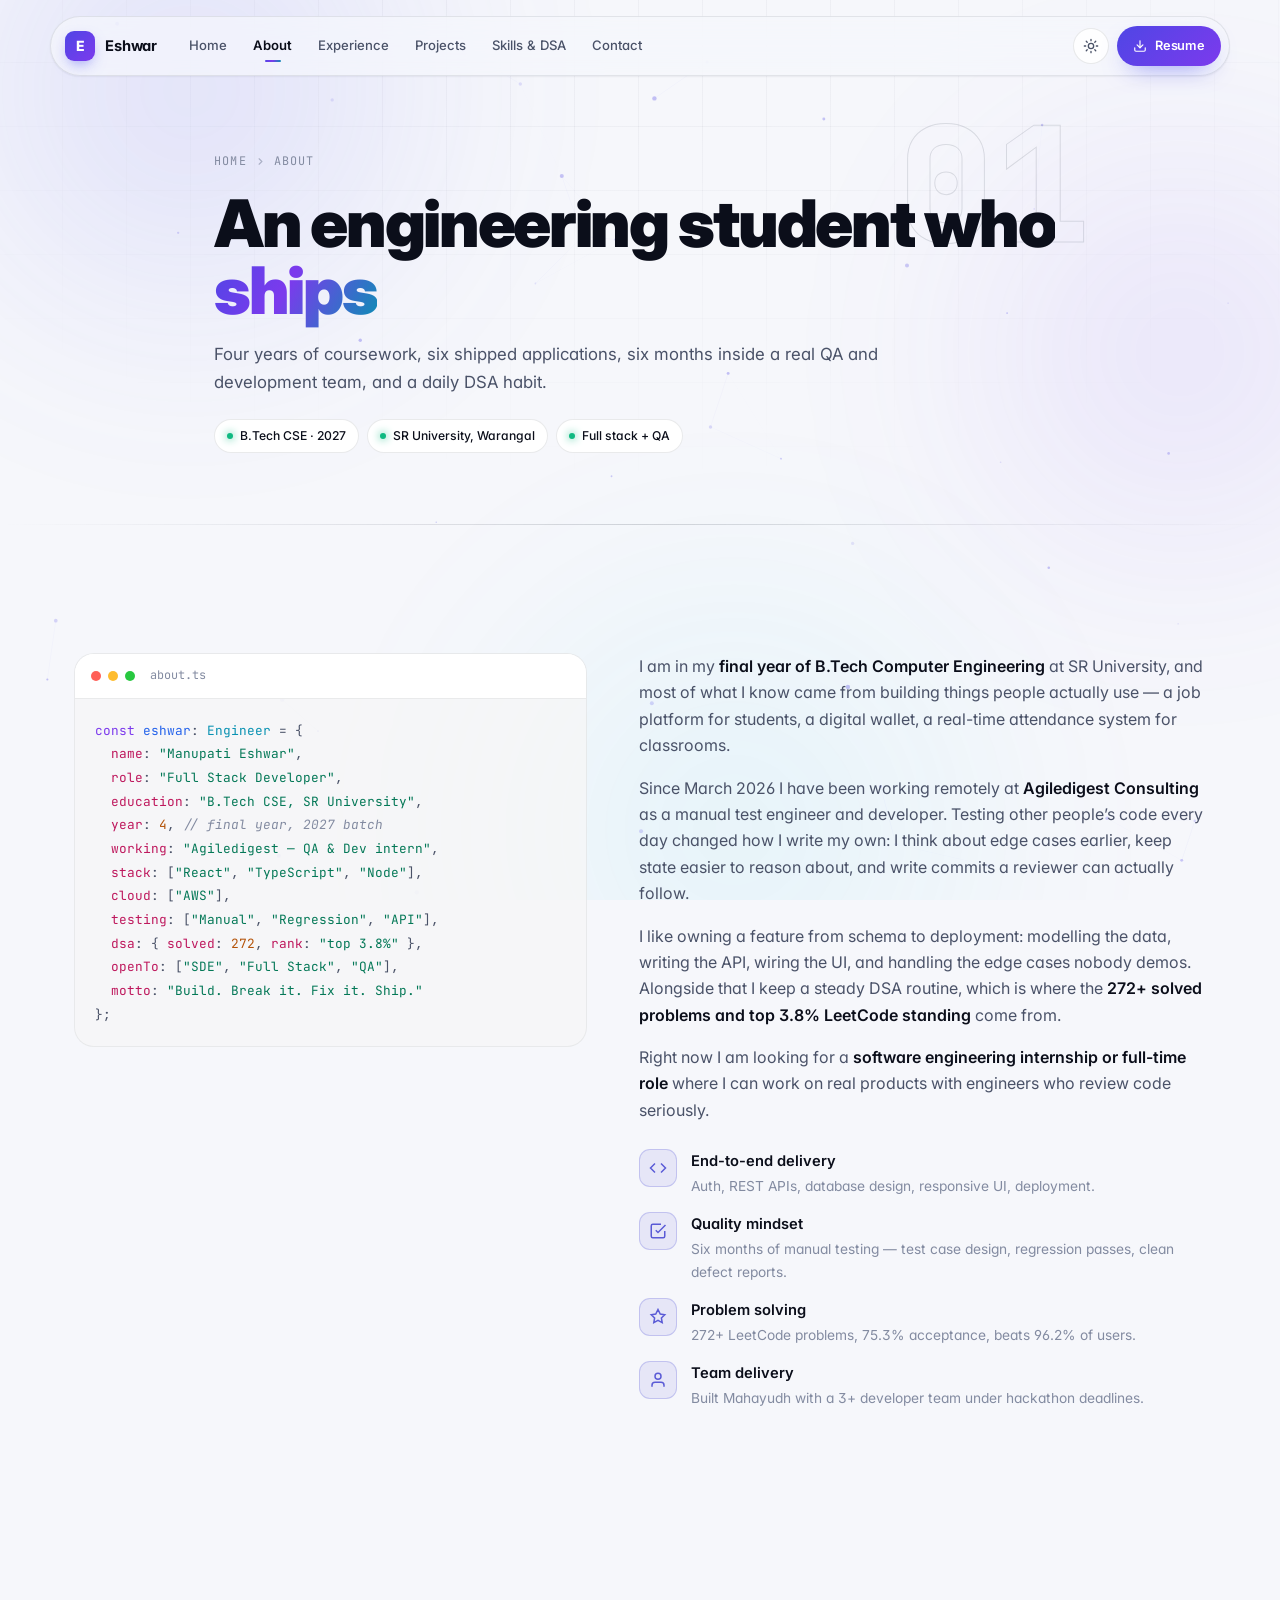
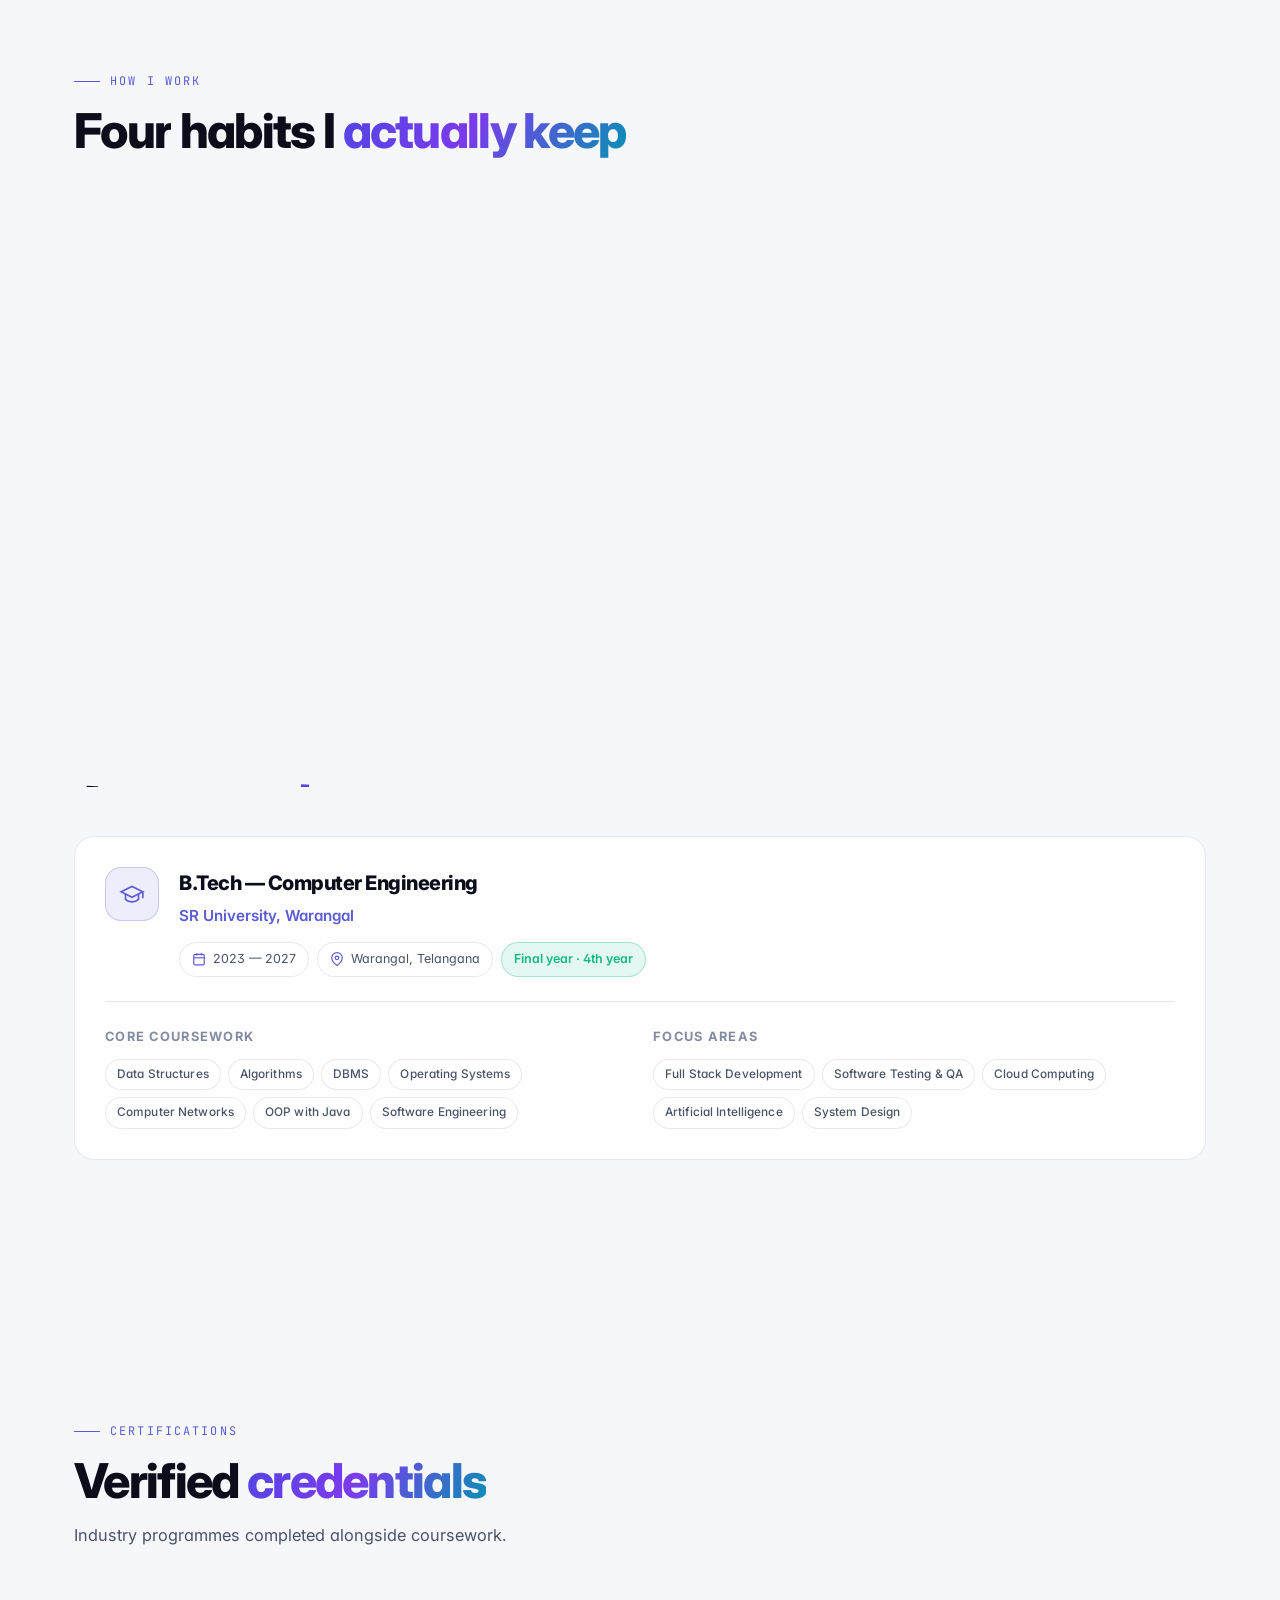
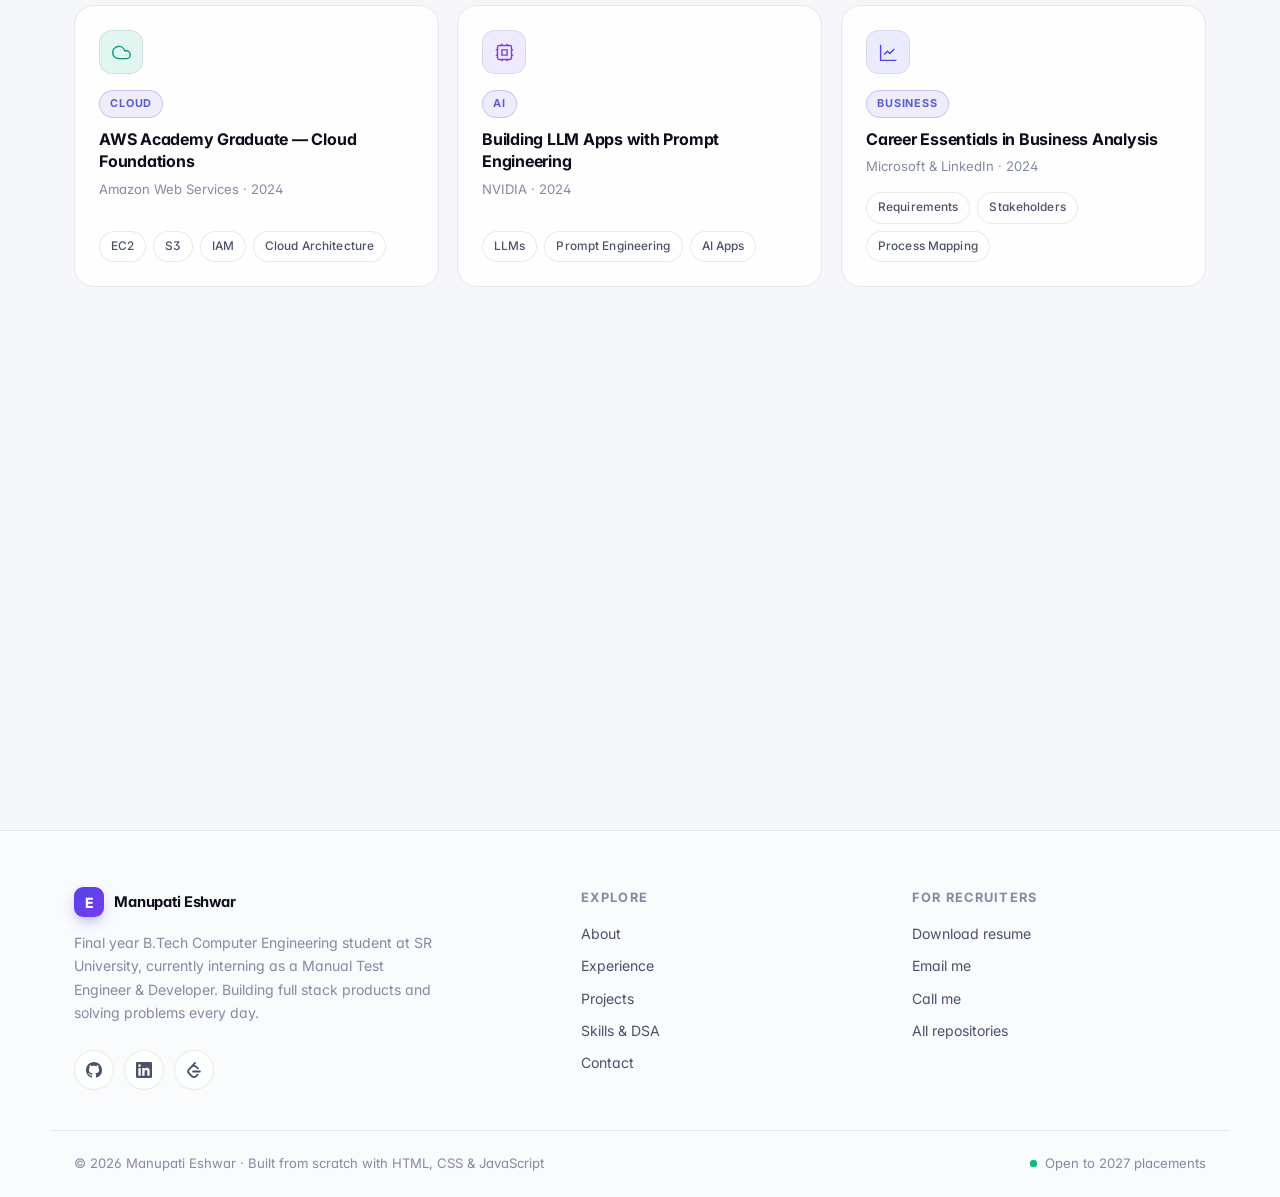
==== about.html @ fcb91ad4 "feat: split portfolio into six pages, add Agiledigest internship Restructure the single-page site in" ====
<!DOCTYPE html>
<html lang="en" data-theme="dark">
<head>
  <meta charset="UTF-8" />
  <meta name="viewport" content="width=device-width, initial-scale=1.0" />
  <title>About — Manupati Eshwar | Final year B.Tech CSE, SR University</title>

  <meta name="description" content="About Manupati Eshwar: final year B.Tech Computer Engineering student at SR University, QA and development intern at Agiledigest Consulting, with education, coursework and five industry certifications." />
  <meta name="keywords" content="Manupati Eshwar, Full Stack Developer, Manual Testing, QA Engineer, MERN Stack, React, Node.js, TypeScript, AWS, DSA, SR University, 2027 batch, placement, SDE fresher" />
  <meta name="author" content="Manupati Eshwar" />
  <meta name="robots" content="index, follow" />
  <meta name="theme-color" content="#07080D" />

  <meta property="og:type" content="website" />
  <meta property="og:title" content="About — Manupati Eshwar | Final year B.Tech CSE, SR University" />
  <meta property="og:description" content="About Manupati Eshwar: final year B.Tech Computer Engineering student at SR University, QA and development intern at Agiledigest Consulting, with education, coursework and five industry certifications." />
  <meta property="og:url" content="https://github.com/Eshwarmanupati" />
  <meta name="twitter:card" content="summary_large_image" />

  <link rel="icon" href="data:image/svg+xml,<svg xmlns='http://www.w3.org/2000/svg' viewBox='0 0 100 100'><rect width='100' height='100' rx='24' fill='%236366F1'/><text x='50' y='71' text-anchor='middle' font-family='Inter,sans-serif' font-weight='800' font-size='58' fill='white'>E</text></svg>" />

  <link rel="preconnect" href="https://fonts.googleapis.com" />
  <link rel="preconnect" href="https://fonts.gstatic.com" crossorigin />
  <link rel="stylesheet" href="style.css" />

</head>
<body>

  <!-- PAGE TRANSITION CURTAIN (retracts on load, closes before navigating away) -->
  <div class="page-fx in" id="page-fx" aria-hidden="true"><i></i><i></i><i></i><i></i><i></i></div>

  <!-- LOADER -->
  <div id="loader" aria-hidden="true">
    <div class="loader-inner">
      <div class="loader-mark">ME</div>
      <div class="loader-bar"><span></span></div>
      <div class="loader-caption">Manupati Eshwar</div>
    </div>
  </div>

  <!-- AMBIENT BACKGROUND -->
  <div class="bg-layer" aria-hidden="true">
    <div class="bg-grid"></div>
    <div class="aurora aurora-1"></div>
    <div class="aurora aurora-2"></div>
    <div class="aurora aurora-3"></div>
  </div>
  <canvas id="particles" aria-hidden="true"></canvas>

  <!-- CURSOR -->
  <div class="cursor-ring" aria-hidden="true"></div>
  <div class="cursor-dot" aria-hidden="true"></div>

  <!-- SCROLL PROGRESS -->
  <div class="scroll-progress" aria-hidden="true"><span id="scroll-bar"></span></div>

  <a href="#main" class="skip-link">Skip to content</a>

  <!-- NAV -->
  <header class="nav-wrap">
    <nav class="navbar" id="navbar" aria-label="Main navigation">
      <a href="index.html" class="nav-logo" aria-label="Home">
        <span class="nav-logo-mark">E</span>
        <span class="nav-logo-text">Eshwar</span>
      </a>

      <div class="nav-links" id="nav-links">
        <a href="index.html">Home</a>
        <a href="about.html">About</a>
        <a href="experience.html">Experience</a>
        <a href="projects.html">Projects</a>
        <a href="skills.html">Skills &amp; DSA</a>
        <a href="contact.html">Contact</a>
      </div>

      <div class="nav-actions">
        <button class="theme-toggle" id="theme-toggle" aria-label="Toggle colour theme" title="Toggle theme">
          <svg class="icon-sun" width="16" height="16" viewBox="0 0 24 24" fill="none" stroke="currentColor" stroke-width="2" stroke-linecap="round"><circle cx="12" cy="12" r="4"/><path d="M12 2v2M12 20v2M4.9 4.9l1.4 1.4M17.7 17.7l1.4 1.4M2 12h2M20 12h2M6.3 17.7l-1.4 1.4M19.1 4.9l-1.4 1.4"/></svg>
          <svg class="icon-moon" width="16" height="16" viewBox="0 0 24 24" fill="none" stroke="currentColor" stroke-width="2" stroke-linecap="round" stroke-linejoin="round"><path d="M21 12.8A9 9 0 1 1 11.2 3a7 7 0 0 0 9.8 9.8z"/></svg>
        </button>
        <a href="https://drive.google.com/file/d/1tPx4ozkyeKu4W2-kRQ9kXljloqCj1vB-/view?usp=sharing" class="btn btn-sm btn-primary magnetic nav-resume" target="_blank" rel="noopener noreferrer">
          <svg width="14" height="14" viewBox="0 0 24 24" fill="none" stroke="currentColor" stroke-width="2" stroke-linecap="round" stroke-linejoin="round"><path d="M21 15v4a2 2 0 0 1-2 2H5a2 2 0 0 1-2-2v-4"/><polyline points="7 10 12 15 17 10"/><line x1="12" y1="15" x2="12" y2="3"/></svg>
          Resume
        </a>
        <button class="nav-toggle" id="nav-toggle" aria-label="Open menu" aria-expanded="false">
          <span></span><span></span><span></span>
        </button>
      </div>
    </nav>
  </header>

  <main id="main">
  <!-- PAGE HERO -->
  <section class="page-hero">
    <div class="shell page-hero-inner">
      <span class="page-hero-index" data-parallax="0.08" aria-hidden="true">01</span>
      <nav class="crumbs" data-anim="fade-up" aria-label="Breadcrumb">
        <a href="index.html">Home</a>
        <svg viewBox="0 0 24 24" fill="none" stroke="currentColor" stroke-width="2.5" stroke-linecap="round"><path d="M9 6l6 6-6 6"/></svg>
        <span>About</span>
      </nav>
      <h1 data-anim="words" data-delay="60">An engineering student who <span class="grad">ships</span></h1>
      <p class="page-hero-sub" data-anim="fade-up" data-delay="200">
        Four years of coursework, six shipped applications, six months inside a real QA and development team,
        and a daily DSA habit.
      </p>
      <div class="page-hero-tags" data-anim="fade-up" data-delay="280">
        <span class="chip"><i class="chip-dot"></i>B.Tech CSE &middot; 2027</span>
        <span class="chip"><i class="chip-dot"></i>SR University, Warangal</span>
        <span class="chip"><i class="chip-dot"></i>Full stack + QA</span>
      </div>
    </div>
  </section>

  <!-- STORY -->
  <section class="section" id="story">
    <div class="shell">
      <div class="about-grid">
        <div class="about-code card sheen" data-anim="fade-right">
          <div class="code-bar"><i></i><i></i><i></i><span>about.ts</span></div>
          <pre><code><span class="c-key">const</span> <span class="c-var">eshwar</span>: <span class="c-type">Engineer</span> = {
  <span class="c-prop">name</span>: <span class="c-str">"Manupati Eshwar"</span>,
  <span class="c-prop">role</span>: <span class="c-str">"Full Stack Developer"</span>,
  <span class="c-prop">education</span>: <span class="c-str">"B.Tech CSE, SR University"</span>,
  <span class="c-prop">year</span>: <span class="c-num">4</span>, <span class="c-cmt">// final year, 2027 batch</span>
  <span class="c-prop">working</span>: <span class="c-str">"Agiledigest — QA &amp; Dev intern"</span>,
  <span class="c-prop">stack</span>: [<span class="c-str">"React"</span>, <span class="c-str">"TypeScript"</span>, <span class="c-str">"Node"</span>],
  <span class="c-prop">cloud</span>: [<span class="c-str">"AWS"</span>],
  <span class="c-prop">testing</span>: [<span class="c-str">"Manual"</span>, <span class="c-str">"Regression"</span>, <span class="c-str">"API"</span>],
  <span class="c-prop">dsa</span>: { <span class="c-prop">solved</span>: <span class="c-num">272</span>, <span class="c-prop">rank</span>: <span class="c-str">"top 3.8%"</span> },
  <span class="c-prop">openTo</span>: [<span class="c-str">"SDE"</span>, <span class="c-str">"Full Stack"</span>, <span class="c-str">"QA"</span>],
  <span class="c-prop">motto</span>: <span class="c-str">"Build. Break it. Fix it. Ship."</span>
};</code></pre>
        </div>

        <div class="about-copy" data-anim="fade-left" data-delay="80">
          <p>
            I am in my <strong>final year of B.Tech Computer Engineering</strong> at SR University, and most of
            what I know came from building things people actually use &mdash; a job platform for students, a
            digital wallet, a real-time attendance system for classrooms.
          </p>
          <p>
            Since March 2026 I have been working remotely at <strong>Agiledigest Consulting</strong> as a
            manual test engineer and developer. Testing other people&rsquo;s code every day changed how I write
            my own: I think about edge cases earlier, keep state easier to reason about, and write commits a
            reviewer can actually follow.
          </p>
          <p>
            I like owning a feature from schema to deployment: modelling the data, writing the API, wiring the
            UI, and handling the edge cases nobody demos. Alongside that I keep a steady DSA routine, which is
            where the <strong>272+ solved problems and top 3.8% LeetCode standing</strong> come from.
          </p>
          <p>
            Right now I am looking for a <strong>software engineering internship or full-time role</strong>
            where I can work on real products with engineers who review code seriously.
          </p>

          <ul class="about-points" data-stagger="90">
            <li data-anim="fade-up">
              <span class="about-point-icon">
                <svg viewBox="0 0 24 24" fill="none" stroke="currentColor" stroke-width="2"><polyline points="16 18 22 12 16 6"/><polyline points="8 6 2 12 8 18"/></svg>
              </span>
              <div><strong>End-to-end delivery</strong><p>Auth, REST APIs, database design, responsive UI, deployment.</p></div>
            </li>
            <li data-anim="fade-up">
              <span class="about-point-icon">
                <svg viewBox="0 0 24 24" fill="none" stroke="currentColor" stroke-width="2"><path d="M9 11l3 3L22 4"/><path d="M21 12v7a2 2 0 0 1-2 2H5a2 2 0 0 1-2-2V5a2 2 0 0 1 2-2h11"/></svg>
              </span>
              <div><strong>Quality mindset</strong><p>Six months of manual testing &mdash; test case design, regression passes, clean defect reports.</p></div>
            </li>
            <li data-anim="fade-up">
              <span class="about-point-icon">
                <svg viewBox="0 0 24 24" fill="none" stroke="currentColor" stroke-width="2"><path d="M12 2l3 6 6 .9-4.5 4.3 1.1 6.3L12 16.5 6.4 19.5l1.1-6.3L3 8.9 9 8z"/></svg>
              </span>
              <div><strong>Problem solving</strong><p>272+ LeetCode problems, 75.3% acceptance, beats 96.2% of users.</p></div>
            </li>
            <li data-anim="fade-up">
              <span class="about-point-icon">
                <svg viewBox="0 0 24 24" fill="none" stroke="currentColor" stroke-width="2"><path d="M20 21v-2a4 4 0 0 0-4-4H8a4 4 0 0 0-4 4v2"/><circle cx="12" cy="7" r="4"/></svg>
              </span>
              <div><strong>Team delivery</strong><p>Built Mahayudh with a 3+ developer team under hackathon deadlines.</p></div>
            </li>
          </ul>
        </div>
      </div>
    </div>
  </section>

  <!-- HOW I WORK -->
  <section class="section" id="how">
    <div class="shell">
      <header class="section-head">
        <span class="section-kicker" data-anim="fade-up">How I work</span>
        <h2 class="section-title" data-anim="words" data-delay="60">Four habits I <span class="grad">actually keep</span></h2>
      </header>

      <div class="teaser-grid" data-stagger="80">
        <article class="card teaser tilt" data-anim="flip-up">
          <span class="teaser-num">01</span>
          <h3>Ship, then refine</h3>
          <p>Get a working slice in front of someone early, then improve it with feedback instead of guessing.</p>
        </article>
        <article class="card teaser tilt" data-anim="flip-up">
          <span class="teaser-num">02</span>
          <h3>Test before I demo</h3>
          <p>Habit from the internship: walk the unhappy paths first, so the demo never dies on an empty state.</p>
        </article>
        <article class="card teaser tilt" data-anim="flip-up">
          <span class="teaser-num">03</span>
          <h3>One problem a day</h3>
          <p>A DSA problem most days keeps the fundamentals sharp without it becoming a separate project.</p>
        </article>
        <article class="card teaser tilt" data-anim="flip-up">
          <span class="teaser-num">04</span>
          <h3>Write it down</h3>
          <p>READMEs, defect reports, commit messages &mdash; if the next person cannot follow it, it is not done.</p>
        </article>
      </div>
    </div>
  </section>

  <!-- EDUCATION -->
  <section class="section" id="education">
    <div class="shell">
      <header class="section-head">
        <span class="section-kicker" data-anim="fade-up">Education</span>
        <h2 class="section-title" data-anim="words" data-delay="60">Academic <span class="grad">background</span></h2>
      </header>

      <div class="card edu" data-anim="rise">
        <div class="edu-main">
          <div class="edu-icon"><svg viewBox="0 0 24 24" fill="none" stroke="currentColor" stroke-width="1.5"><path d="M22 10v6M2 10l10-5 10 5-10 5z"/><path d="M6 12v5c3 3 9 3 12 0v-5"/></svg></div>
          <div>
            <h3>B.Tech &mdash; Computer Engineering</h3>
            <p class="edu-college">SR University, Warangal</p>
            <div class="edu-meta">
              <span><svg viewBox="0 0 24 24" fill="none" stroke="currentColor" stroke-width="2"><rect x="3" y="4" width="18" height="18" rx="2"/><line x1="16" y1="2" x2="16" y2="6"/><line x1="8" y1="2" x2="8" y2="6"/><line x1="3" y1="10" x2="21" y2="10"/></svg>2023 &mdash; 2027</span>
              <span><svg viewBox="0 0 24 24" fill="none" stroke="currentColor" stroke-width="2"><path d="M21 10c0 7-9 13-9 13s-9-6-9-13a9 9 0 0 1 18 0z"/><circle cx="12" cy="10" r="3"/></svg>Warangal, Telangana</span>
              <span class="edu-pill">Final year &middot; 4th year</span>
              <!-- Add your CGPA here when you want it public:
              <span class="edu-pill">CGPA 8.5 / 10</span> -->
            </div>
          </div>
        </div>

        <div class="edu-cols">
          <div>
            <h4>Core coursework</h4>
            <div class="tag-row"><span>Data Structures</span><span>Algorithms</span><span>DBMS</span><span>Operating Systems</span><span>Computer Networks</span><span>OOP with Java</span><span>Software Engineering</span></div>
          </div>
          <div>
            <h4>Focus areas</h4>
            <div class="tag-row"><span>Full Stack Development</span><span>Software Testing &amp; QA</span><span>Cloud Computing</span><span>Artificial Intelligence</span><span>System Design</span></div>
          </div>
        </div>
      </div>
    </div>
  </section>

  <!-- CERTIFICATIONS -->
  <section class="section" id="certifications">
    <div class="shell">
      <header class="section-head">
        <span class="section-kicker" data-anim="fade-up">Certifications</span>
        <h2 class="section-title" data-anim="words" data-delay="60">Verified <span class="grad">credentials</span></h2>
        <p class="section-sub" data-anim="fade-up" data-delay="120">Industry programmes completed alongside coursework.</p>
      </header>

      <div class="certs-grid" data-stagger="70">
        <article class="card cert tilt" data-anim="fade-up">
          <div class="cert-icon i-emerald"><svg viewBox="0 0 24 24" fill="none" stroke="currentColor" stroke-width="1.6"><path d="M17.5 19H9a7 7 0 1 1 6.71-9h1.79a4.5 4.5 0 1 1 0 9Z"/></svg></div>
          <span class="cert-tag">Cloud</span>
          <h3>AWS Academy Graduate &mdash; Cloud Foundations</h3>
          <p class="cert-org">Amazon Web Services &middot; 2024</p>
          <div class="tag-row"><span>EC2</span><span>S3</span><span>IAM</span><span>Cloud Architecture</span></div>
        </article>

        <article class="card cert tilt" data-anim="fade-up">
          <div class="cert-icon i-violet"><svg viewBox="0 0 24 24" fill="none" stroke="currentColor" stroke-width="1.6"><rect x="4" y="4" width="16" height="16" rx="2"/><path d="M9 9h6v6H9z"/><path d="M15 2v2M9 2v2M15 20v2M9 20v2M2 15h2M2 9h2M20 15h2M20 9h2"/></svg></div>
          <span class="cert-tag">AI</span>
          <h3>Building LLM Apps with Prompt Engineering</h3>
          <p class="cert-org">NVIDIA &middot; 2024</p>
          <div class="tag-row"><span>LLMs</span><span>Prompt Engineering</span><span>AI Apps</span></div>
        </article>

        <article class="card cert tilt" data-anim="fade-up">
          <div class="cert-icon i-indigo"><svg viewBox="0 0 24 24" fill="none" stroke="currentColor" stroke-width="1.6"><path d="M3 3v18h18"/><path d="M18.7 8l-5.1 5.2-2.8-2.7L7 14.3"/></svg></div>
          <span class="cert-tag">Business</span>
          <h3>Career Essentials in Business Analysis</h3>
          <p class="cert-org">Microsoft &amp; LinkedIn &middot; 2024</p>
          <div class="tag-row"><span>Requirements</span><span>Stakeholders</span><span>Process Mapping</span></div>
        </article>

        <article class="card cert tilt" data-anim="fade-up">
          <div class="cert-icon i-cyan"><svg viewBox="0 0 24 24" fill="none" stroke="currentColor" stroke-width="1.6"><path d="M3 3v18h18"/><rect x="7" y="13" width="3" height="5" rx="0.5"/><rect x="14" y="8" width="3" height="10" rx="0.5"/></svg></div>
          <span class="cert-tag">Data</span>
          <h3>GenAI Powered Data Analytics Simulation</h3>
          <p class="cert-org">Tata via Forage &middot; 2025</p>
          <div class="tag-row"><span>Data Analysis</span><span>GenAI</span><span>Reporting</span></div>
        </article>

        <article class="card cert tilt" data-anim="fade-up">
          <div class="cert-icon i-amber"><svg viewBox="0 0 24 24" fill="none" stroke="currentColor" stroke-width="1.6"><polyline points="16 18 22 12 16 6"/><polyline points="8 6 2 12 8 18"/><line x1="14" y1="4" x2="10" y2="20"/></svg></div>
          <span class="cert-tag">Full Stack</span>
          <h3>Java Full Stack Development Internship</h3>
          <p class="cert-org">Industry training &middot; 2024</p>
          <div class="tag-row"><span>Java</span><span>Spring Boot</span><span>Hibernate</span><span>MySQL</span></div>
        </article>

        <article class="card cert cert-cta" data-anim="fade-up">
          <h3>More on LinkedIn</h3>
          <p class="cert-org">Full credential list with issuer verification.</p>
          <a href="https://www.linkedin.com/in/manupati-eshwar-384b6b22a/" class="btn btn-sm btn-ghost magnetic" target="_blank" rel="noopener noreferrer">
            View profile
            <svg width="13" height="13" viewBox="0 0 24 24" fill="none" stroke="currentColor" stroke-width="2" stroke-linecap="round"><path d="M7 17 17 7M8 7h9v9"/></svg>
          </a>
        </article>
      </div>

      <div class="section-cta" data-anim="fade-up">
        <a href="experience.html" class="btn btn-primary magnetic">
          Next: Experience
          <svg width="15" height="15" viewBox="0 0 24 24" fill="none" stroke="currentColor" stroke-width="2" stroke-linecap="round"><path d="M5 12h14M13 6l6 6-6 6"/></svg>
        </a>
      </div>
    </div>
  </section>
  </main>

  <!-- FOOTER -->
  <footer class="footer">
    <div class="shell footer-inner">
      <div class="footer-brand">
        <a href="index.html" class="nav-logo">
          <span class="nav-logo-mark">E</span>
          <span class="nav-logo-text">Manupati Eshwar</span>
        </a>
        <p>Final year B.Tech Computer Engineering student at SR University, currently interning as a Manual Test Engineer &amp; Developer. Building full stack products and solving problems every day.</p>
        <div class="hero-social">
          <a href="https://github.com/Eshwarmanupati" class="icon-btn" aria-label="GitHub" target="_blank" rel="noopener noreferrer"><svg width="16" height="16" viewBox="0 0 24 24" fill="currentColor"><path d="M12 0C5.37 0 0 5.37 0 12c0 5.31 3.435 9.795 8.205 11.385.6.105.825-.255.825-.57 0-.285-.015-1.23-.015-2.235-3.015.555-3.795-.735-4.035-1.41-.135-.345-.72-1.41-1.23-1.695-.42-.225-1.02-.78-.015-.795.945-.015 1.62.87 1.845 1.23 1.08 1.815 2.805 1.305 3.495.99.105-.78.42-1.305.765-1.605-2.67-.3-5.46-1.335-5.46-5.925 0-1.305.465-2.385 1.23-3.225-.12-.3-.54-1.53.12-3.18 0 0 1.005-.315 3.3 1.23.96-.27 1.98-.405 3-.405s2.04.135 3 .405c2.295-1.56 3.3-1.23 3.3-1.23.66 1.65.24 2.88.12 3.18.765.84 1.23 1.905 1.23 3.225 0 4.605-2.805 5.625-5.475 5.925.435.375.81 1.095.81 2.22 0 1.605-.015 2.895-.015 3.3 0 .315.225.69.825.57A12.02 12.02 0 0 0 24 12c0-6.63-5.37-12-12-12z"/></svg></a>
          <a href="https://www.linkedin.com/in/manupati-eshwar-384b6b22a/" class="icon-btn" aria-label="LinkedIn" target="_blank" rel="noopener noreferrer"><svg width="16" height="16" viewBox="0 0 24 24" fill="currentColor"><path d="M20.447 20.452h-3.554v-5.569c0-1.328-.027-3.037-1.852-3.037-1.853 0-2.136 1.445-2.136 2.939v5.667H9.351V9h3.414v1.561h.046c.477-.9 1.637-1.85 3.37-1.85 3.601 0 4.267 2.37 4.267 5.455v6.286zM5.337 7.433a2.062 2.062 0 0 1-2.063-2.065 2.064 2.064 0 1 1 2.063 2.065zm1.782 13.019H3.555V9h3.564v11.452zM22.225 0H1.771C.792 0 0 .774 0 1.729v20.542C0 23.227.792 24 1.771 24h20.451C23.2 24 24 23.227 24 22.271V1.729C24 .774 23.2 0 22.222 0h.003z"/></svg></a>
          <a href="https://leetcode.com/u/Eshwar20/" class="icon-btn" aria-label="LeetCode" target="_blank" rel="noopener noreferrer"><svg width="16" height="16" viewBox="0 0 24 24" fill="currentColor"><path d="M13.483 0a1.374 1.374 0 0 0-.961.438L7.116 6.226l-3.854 4.126a5.266 5.266 0 0 0-1.209 2.104 5.35 5.35 0 0 0-.125.513 5.527 5.527 0 0 0 .062 2.362 5.83 5.83 0 0 0 .349 1.017 5.938 5.938 0 0 0 1.271 1.818l4.277 4.193.039.038c2.248 2.165 5.852 2.133 8.063-.074l2.396-2.392c.54-.54.54-1.414.003-1.955a1.378 1.378 0 0 0-1.951-.003l-2.396 2.392a3.021 3.021 0 0 1-4.205.038l-.02-.019-4.276-4.193c-.652-.64-.972-1.469-.948-2.263a2.68 2.68 0 0 1 .066-.523 2.545 2.545 0 0 1 .619-1.164L9.13 8.114c1.058-1.134 3.204-1.27 4.43-.278l3.501 2.831c.593.48 1.461.387 1.94-.207a1.384 1.384 0 0 0-.207-1.943l-3.5-2.831c-.8-.647-1.766-1.045-2.774-1.202l2.015-2.158A1.384 1.384 0 0 0 13.483 0zm-2.866 12.815a1.38 1.38 0 0 0-1.38 1.382 1.38 1.38 0 0 0 1.38 1.382H20.79a1.38 1.38 0 0 0 1.38-1.382 1.38 1.38 0 0 0-1.38-1.382z"/></svg></a>
        </div>
      </div>
      <nav class="footer-col" aria-label="Footer navigation">
        <h4>Explore</h4>
        <a href="about.html">About</a><a href="experience.html">Experience</a><a href="projects.html">Projects</a><a href="skills.html">Skills &amp; DSA</a><a href="contact.html">Contact</a>
      </nav>
      <div class="footer-col">
        <h4>For recruiters</h4>
        <a href="https://drive.google.com/file/d/1tPx4ozkyeKu4W2-kRQ9kXljloqCj1vB-/view?usp=sharing" target="_blank" rel="noopener noreferrer">Download resume</a>
        <a href="mailto:eshwarmanupati@gmail.com">Email me</a>
        <a href="tel:+918074815165">Call me</a>
        <a href="https://github.com/Eshwarmanupati?tab=repositories" target="_blank" rel="noopener noreferrer">All repositories</a>
      </div>
    </div>
    <div class="shell footer-bottom">
      <p>&copy; <span id="year">2026</span> Manupati Eshwar &middot; Built from scratch with HTML, CSS &amp; JavaScript</p>
      <p class="footer-avail"><span class="pulse-dot"></span>Open to 2027 placements</p>
    </div>
  </footer>

  <button class="to-top" id="to-top" aria-label="Back to top">
    <svg class="ring-prog" viewBox="0 0 44 44" aria-hidden="true"><circle cx="22" cy="22" r="20"/></svg>
    <svg width="16" height="16" viewBox="0 0 24 24" fill="none" stroke="currentColor" stroke-width="2" stroke-linecap="round"><polyline points="18 15 12 9 6 15"/></svg>
  </button>

  <script src="script.js"></script>
</body>
</html>
---- style.css ----
@import url('https://fonts.googleapis.com/css2?family=Inter:wght@400;500;600;700;800;900&family=JetBrains+Mono:wght@400;500;600&display=swap');

/* ═══════════════════════════════════════════
   1. TOKENS
   ═══════════════════════════════════════════ */
:root {
  /* dark (default) */
  --bg:            #07080D;
  --bg-2:          #0B0D14;
  --surface:       rgba(255, 255, 255, 0.035);
  --surface-2:     rgba(255, 255, 255, 0.06);
  --border:        rgba(255, 255, 255, 0.09);
  --border-strong: rgba(255, 255, 255, 0.16);

  --text:          #EEF0F7;
  --text-2:        #A5ABBD;
  --text-3:        #6E7489;

  --violet:        #8B5CF6;
  --indigo:        #6366F1;
  --cyan:          #22D3EE;
  --emerald:       #10B981;
  --amber:         #F59E0B;
  --rose:          #F43F5E;

  --accent:        var(--indigo);
  --accent-soft:   rgba(99, 102, 241, 0.14);
  --accent-line:   rgba(99, 102, 241, 0.32);

  --grad:          linear-gradient(100deg, #818CF8 0%, #C4B5FD 28%, #22D3EE 52%, #A78BFA 76%, #818CF8 100%);
  --grad-btn:      linear-gradient(135deg, #6366F1, #8B5CF6);
  --grad-border:   linear-gradient(135deg, rgba(129,140,248,.6), rgba(34,211,238,.25), rgba(167,139,250,.5));

  --shadow-1: 0 1px 2px rgba(0,0,0,.4);
  --shadow-2: 0 14px 40px -18px rgba(0,0,0,.8);
  --shadow-3: 0 30px 70px -30px rgba(0,0,0,.9);
  --glow:     0 0 0 1px rgba(99,102,241,.25), 0 20px 60px -25px rgba(99,102,241,.55);

  --r-sm: 10px;
  --r-md: 14px;
  --r-lg: 20px;
  --r-xl: 28px;
  --r-full: 999px;

  --ease:      cubic-bezier(.4, 0, .2, 1);
  --ease-out:  cubic-bezier(.22, 1, .36, 1);
  --spring:    cubic-bezier(.34, 1.4, .64, 1);

  --shell: 1180px;
  --nav-h: 60px;

  --grid-line: rgba(255,255,255,.028);
  --code-bg: rgba(255,255,255,.025);
}

[data-theme="light"] {
  --bg:            #F6F7FB;
  --bg-2:          #FFFFFF;
  --surface:       rgba(255, 255, 255, 0.82);
  --surface-2:     rgba(255, 255, 255, 0.95);
  --border:        rgba(15, 23, 42, 0.09);
  --border-strong: rgba(15, 23, 42, 0.16);

  --text:          #0B0E1A;
  --text-2:        #4A5268;
  --text-3:        #838BA1;

  --accent:        #5B5BD6;
  --accent-soft:   rgba(91, 91, 214, 0.1);
  --accent-line:   rgba(91, 91, 214, 0.26);

  --grad:          linear-gradient(120deg, #4F46E5 0%, #7C3AED 45%, #0891B2 100%);
  --grad-btn:      linear-gradient(135deg, #4F46E5, #7C3AED);
  --grad-border:   linear-gradient(135deg, rgba(79,70,229,.35), rgba(8,145,178,.2), rgba(124,58,237,.3));

  --shadow-1: 0 1px 2px rgba(15,23,42,.06);
  --shadow-2: 0 14px 40px -20px rgba(15,23,42,.28);
  --shadow-3: 0 30px 70px -34px rgba(15,23,42,.36);
  --glow:     0 0 0 1px rgba(79,70,229,.16), 0 20px 50px -28px rgba(79,70,229,.45);

  --grid-line: rgba(15,23,42,.035);
  --code-bg: rgba(15,23,42,.03);
}

/* ═══════════════════════════════════════════
   2. BASE
   ═══════════════════════════════════════════ */
*, *::before, *::after { box-sizing: border-box; margin: 0; padding: 0; }

html {
  scroll-behavior: smooth;
  scroll-padding-top: calc(var(--nav-h) + 40px);
  -webkit-text-size-adjust: 100%;
}

body {
  font-family: 'Inter', -apple-system, BlinkMacSystemFont, system-ui, sans-serif;
  background: var(--bg);
  color: var(--text);
  line-height: 1.65;
  overflow-x: hidden;
  -webkit-font-smoothing: antialiased;
  -moz-osx-font-smoothing: grayscale;
  font-feature-settings: 'ss01', 'cv11';
  transition: background .4s var(--ease), color .4s var(--ease);
}

a { color: inherit; text-decoration: none; }
ul, ol { list-style: none; }
button { font: inherit; color: inherit; background: none; border: none; cursor: pointer; }
input, textarea { font: inherit; color: inherit; }
img, svg { display: block; max-width: 100%; }

:focus-visible {
  outline: 2px solid var(--accent);
  outline-offset: 3px;
  border-radius: 6px;
}

::selection { background: rgba(99,102,241,.32); color: var(--text); }

::-webkit-scrollbar { width: 10px; }
::-webkit-scrollbar-track { background: var(--bg); }
::-webkit-scrollbar-thumb { background: var(--border-strong); border-radius: 99px; border: 3px solid var(--bg); }
::-webkit-scrollbar-thumb:hover { background: var(--accent); }

.shell { width: 100%; max-width: var(--shell); margin-inline: auto; padding-inline: 24px; }

.skip-link {
  position: fixed; top: -100px; left: 20px; z-index: 3000;
  padding: 10px 18px; background: var(--accent); color: #fff;
  border-radius: var(--r-full); font-size: .85rem; font-weight: 600;
  transition: top .25s var(--ease);
}
.skip-link:focus { top: 16px; }

/* ═══════════════════════════════════════════
   3. LOADER
   ═══════════════════════════════════════════ */
#loader {
  position: fixed; inset: 0; z-index: 9999;
  display: grid; place-items: center;
  background: var(--bg);
  transition: opacity .6s var(--ease), visibility .6s;
}
#loader.hidden { opacity: 0; visibility: hidden; pointer-events: none; }
.loader-inner { display: flex; flex-direction: column; align-items: center; gap: 18px; }
.loader-mark {
  font-size: 2.2rem; font-weight: 900; letter-spacing: -.04em;
  background: var(--grad); -webkit-background-clip: text; background-clip: text; color: transparent;
  animation: loaderPulse 1.6s var(--ease) infinite;
}
.loader-bar { width: 160px; height: 2px; background: var(--border); border-radius: 99px; overflow: hidden; }
.loader-bar span {
  display: block; height: 100%; width: 40%;
  background: var(--grad-btn); border-radius: 99px;
  animation: loaderSlide 1.1s var(--ease) infinite;
}
.loader-caption { font-size: .78rem; letter-spacing: .22em; text-transform: uppercase; color: var(--text-3); }
@keyframes loaderPulse { 0%,100% { opacity: 1; transform: scale(1); } 50% { opacity: .55; transform: scale(.94); } }
@keyframes loaderSlide { 0% { transform: translateX(-100%); } 100% { transform: translateX(350%); } }

/* ═══════════════════════════════════════════
   4. AMBIENT BACKGROUND
   ═══════════════════════════════════════════ */
.bg-layer { position: fixed; inset: 0; z-index: -2; overflow: hidden; pointer-events: none; }
.bg-grid {
  position: absolute; inset: -2px;
  background-image:
    linear-gradient(var(--grid-line) 1px, transparent 1px),
    linear-gradient(90deg, var(--grid-line) 1px, transparent 1px);
  background-size: 64px 64px;
  mask-image: radial-gradient(ellipse 90% 70% at 50% 0%, #000 20%, transparent 78%);
  -webkit-mask-image: radial-gradient(ellipse 90% 70% at 50% 0%, #000 20%, transparent 78%);
}
.aurora {
  position: absolute; border-radius: 50%;
  filter: blur(110px); opacity: .5;
  will-change: transform;
}
.aurora-1 { width: 620px; height: 620px; top: -220px; left: -120px; background: radial-gradient(circle, rgba(99,102,241,.55), transparent 65%); animation: drift1 24s ease-in-out infinite; }
.aurora-2 { width: 560px; height: 560px; top: 8%; right: -180px; background: radial-gradient(circle, rgba(139,92,246,.45), transparent 65%); animation: drift2 30s ease-in-out infinite; }
.aurora-3 { width: 700px; height: 700px; bottom: -280px; left: 30%; background: radial-gradient(circle, rgba(34,211,238,.26), transparent 65%); animation: drift3 34s ease-in-out infinite; }
[data-theme="light"] .aurora { opacity: .42; filter: blur(120px); }

@keyframes drift1 { 0%,100% { transform: translate(0,0) scale(1); } 50% { transform: translate(80px, 60px) scale(1.12); } }
@keyframes drift2 { 0%,100% { transform: translate(0,0) scale(1); } 50% { transform: translate(-90px, 70px) scale(1.08); } }
@keyframes drift3 { 0%,100% { transform: translate(0,0) scale(1); } 50% { transform: translate(60px, -70px) scale(1.14); } }

#particles { position: fixed; inset: 0; z-index: -1; pointer-events: none; opacity: .7; }

/* ═══════════════════════════════════════════
   5. CURSOR
   ═══════════════════════════════════════════ */
.cursor-dot, .cursor-ring { display: none; }
@media (hover: hover) and (pointer: fine) {
  .cursor-dot, .cursor-ring {
    display: block; position: fixed; top: 0; left: 0; z-index: 9998;
    pointer-events: none; border-radius: 50%;
    transform: translate3d(-100px, -100px, 0);
  }
  .cursor-dot { width: 6px; height: 6px; background: var(--accent); margin: -3px 0 0 -3px; }
  .cursor-ring {
    width: 34px; height: 34px; margin: -17px 0 0 -17px;
    border: 1.5px solid var(--accent-line);
    transition: width .25s var(--ease), height .25s var(--ease), margin .25s var(--ease), background .25s var(--ease), border-color .25s var(--ease);
  }
  .cursor-ring.active {
    width: 54px; height: 54px; margin: -27px 0 0 -27px;
    background: var(--accent-soft); border-color: transparent;
  }
}

/* ═══════════════════════════════════════════
   6. SCROLL PROGRESS
   ═══════════════════════════════════════════ */
.scroll-progress { position: fixed; top: 0; left: 0; right: 0; height: 2px; z-index: 1200; background: transparent; }
.scroll-progress span { display: block; height: 100%; width: 0%; background: var(--grad); box-shadow: 0 0 14px rgba(99,102,241,.7); }

/* ═══════════════════════════════════════════
   7. NAV
   ═══════════════════════════════════════════ */
.nav-wrap { position: fixed; top: 0; left: 0; right: 0; z-index: 1100; display: flex; justify-content: center; padding: 16px; }
.navbar {
  display: flex; align-items: center; gap: 6px;
  width: 100%; max-width: var(--shell);
  height: var(--nav-h); padding: 0 8px 0 14px;
  background: color-mix(in srgb, var(--bg) 72%, transparent);
  backdrop-filter: blur(20px) saturate(1.6);
  -webkit-backdrop-filter: blur(20px) saturate(1.6);
  border: 1px solid var(--border);
  border-radius: var(--r-full);
  box-shadow: var(--shadow-1);
  transition: box-shadow .35s var(--ease), background .35s var(--ease), border-color .35s var(--ease), transform .35s var(--ease);
}
.navbar.scrolled { box-shadow: var(--shadow-2); border-color: var(--border-strong); }

.nav-logo { display: inline-flex; align-items: center; gap: 10px; font-weight: 700; font-size: .92rem; letter-spacing: -.01em; }
.nav-logo-mark {
  display: grid; place-items: center; width: 30px; height: 30px;
  border-radius: 9px; background: var(--grad-btn); color: #fff;
  font-weight: 800; font-size: .88rem; box-shadow: 0 6px 16px -6px rgba(99,102,241,.9);
  transition: transform .4s var(--spring);
}
.nav-logo:hover .nav-logo-mark { transform: rotate(-8deg) scale(1.08); }

.nav-links { display: flex; gap: 2px; margin-left: 14px; }
.nav-links a {
  position: relative; padding: 8px 12px; border-radius: var(--r-full);
  font-size: .82rem; font-weight: 500; color: var(--text-2);
  transition: color .2s var(--ease), background .2s var(--ease);
}
.nav-links a::after {
  content: ''; position: absolute; left: 50%; bottom: 3px;
  width: 0; height: 2px; border-radius: 2px; background: var(--grad);
  transform: translateX(-50%); transition: width .3s var(--ease-out);
}
.nav-links a:hover { color: var(--text); background: var(--surface-2); }
.nav-links a.active { color: var(--text); font-weight: 600; }
.nav-links a.active::after { width: 16px; }

.nav-actions { display: flex; align-items: center; gap: 8px; margin-left: auto; }

.theme-toggle {
  display: grid; place-items: center; width: 36px; height: 36px;
  border-radius: var(--r-full); border: 1px solid var(--border);
  color: var(--text-2); background: var(--surface);
  transition: color .25s, border-color .25s, transform .3s var(--spring), background .25s;
}
.theme-toggle:hover { color: var(--text); border-color: var(--border-strong); transform: rotate(18deg); }
.theme-toggle .icon-sun { display: none; }
.theme-toggle .icon-moon { display: block; }
[data-theme="light"] .theme-toggle .icon-sun { display: block; }
[data-theme="light"] .theme-toggle .icon-moon { display: none; }

.nav-toggle { display: none; flex-direction: column; gap: 5px; width: 38px; height: 36px; align-items: center; justify-content: center; border-radius: var(--r-full); border: 1px solid var(--border); }
.nav-toggle span { display: block; width: 16px; height: 1.6px; border-radius: 2px; background: var(--text); transition: transform .3s var(--ease), opacity .2s; }
.nav-toggle.open span:nth-child(1) { transform: translateY(6.6px) rotate(45deg); }
.nav-toggle.open span:nth-child(2) { opacity: 0; }
.nav-toggle.open span:nth-child(3) { transform: translateY(-6.6px) rotate(-45deg); }

/* ═══════════════════════════════════════════
   8. BUTTONS / CHIPS / CARDS
   ═══════════════════════════════════════════ */
.btn {
  position: relative; display: inline-flex; align-items: center; justify-content: center; gap: 8px;
  padding: 12px 22px; border-radius: var(--r-full);
  font-size: .88rem; font-weight: 600; letter-spacing: -.01em;
  white-space: nowrap; overflow: hidden;
  transition: transform .3s var(--spring), box-shadow .3s var(--ease), border-color .3s, background .3s, color .3s;
}
.btn-sm { padding: 9px 16px; font-size: .8rem; }
.btn-primary { background: var(--grad-btn); color: #fff; box-shadow: 0 10px 26px -12px rgba(99,102,241,.9); }
.btn-primary::after {
  content: ''; position: absolute; inset: 0;
  background: linear-gradient(120deg, transparent 20%, rgba(255,255,255,.34) 50%, transparent 80%);
  transform: translateX(-120%); transition: transform .7s var(--ease-out);
}
.btn-primary:hover::after { transform: translateX(120%); }
.btn-primary:hover { box-shadow: 0 16px 36px -14px rgba(99,102,241,1); }
.btn-ghost { background: var(--surface); color: var(--text); border: 1px solid var(--border); }
.btn-ghost:hover { border-color: var(--accent-line); background: var(--surface-2); }
.btn:active { transform: scale(.97); }

.icon-btn {
  display: grid; place-items: center; width: 40px; height: 40px;
  border-radius: var(--r-full); border: 1px solid var(--border);
  background: var(--surface); color: var(--text-2);
  transition: color .25s, border-color .25s, transform .35s var(--spring), background .25s;
}
.icon-btn:hover { color: var(--text); border-color: var(--accent-line); transform: translateY(-3px); background: var(--surface-2); }

.card {
  position: relative;
  background: var(--surface);
  border: 1px solid var(--border);
  border-radius: var(--r-lg);
  backdrop-filter: blur(14px);
  -webkit-backdrop-filter: blur(14px);
  transition: border-color .35s var(--ease), transform .45s var(--ease-out), box-shadow .45s var(--ease), background .35s;
}
.card::before {
  content: ''; position: absolute; inset: 0; border-radius: inherit;
  background: radial-gradient(420px circle at var(--mx, 50%) var(--my, 0%), rgba(129,140,248,.14), transparent 62%);
  opacity: 0; transition: opacity .4s var(--ease); pointer-events: none;
}
.card:hover::before { opacity: 1; }
.card:hover { border-color: var(--border-strong); box-shadow: var(--shadow-2); }

.tag-row { display: flex; flex-wrap: wrap; gap: 7px; }
.tag-row span {
  padding: 5px 11px; border-radius: var(--r-full);
  font-size: .74rem; font-weight: 500; letter-spacing: .01em;
  color: var(--text-2); background: var(--surface-2);
  border: 1px solid var(--border);
  transition: color .25s, border-color .25s, transform .25s var(--spring), background .25s;
}
.tag-row span:hover { color: var(--text); border-color: var(--accent-line); transform: translateY(-2px); }

.chip { display: inline-flex; align-items: center; gap: 7px; padding: 6px 12px; border-radius: var(--r-full); background: var(--surface-2); border: 1px solid var(--border); font-size: .76rem; font-weight: 500; }
.chip-dot { width: 6px; height: 6px; border-radius: 50%; background: var(--emerald); box-shadow: 0 0 8px var(--emerald); }

.pulse-dot { position: relative; width: 7px; height: 7px; border-radius: 50%; background: var(--emerald); flex-shrink: 0; }
.pulse-dot::after {
  content: ''; position: absolute; inset: 0; border-radius: 50%;
  background: var(--emerald); animation: pulseRing 2s var(--ease) infinite;
}
@keyframes pulseRing { 0% { transform: scale(1); opacity: .7; } 100% { transform: scale(3.4); opacity: 0; } }

.card-heading { font-size: .95rem; font-weight: 700; letter-spacing: -.01em; margin-bottom: 18px; }

/* ═══════════════════════════════════════════
   9. SECTION SCAFFOLD
   ═══════════════════════════════════════════ */
.section { padding: clamp(72px, 10vw, 128px) 0; position: relative; }
.section-head { max-width: 720px; margin-bottom: clamp(36px, 5vw, 56px); }
.section-kicker {
  display: inline-block; margin-bottom: 14px;
  font-family: 'JetBrains Mono', monospace; font-size: .74rem;
  letter-spacing: .18em; text-transform: uppercase; color: var(--accent);
}
.section-title {
  font-size: clamp(1.9rem, 4.4vw, 3rem); font-weight: 800;
  letter-spacing: -.035em; line-height: 1.1;
}
.section-sub { margin-top: 14px; color: var(--text-2); font-size: 1.02rem; max-width: 60ch; }
.grad { background: var(--grad); -webkit-background-clip: text; background-clip: text; color: transparent; }
.section-cta { display: flex; justify-content: center; margin-top: 44px; }

/* ═══════════════════════════════════════════
   10. HERO
   ═══════════════════════════════════════════ */
.hero { position: relative; min-height: 100vh; display: flex; flex-direction: column; justify-content: center; padding: calc(var(--nav-h) + 72px) 0 72px; }
.hero-inner { display: grid; grid-template-columns: 1.08fr .92fr; gap: clamp(28px, 5vw, 64px); align-items: center; }

.hero-badge {
  display: inline-flex; align-items: center; gap: 9px;
  padding: 7px 15px; margin-bottom: 26px;
  border: 1px solid var(--border); border-radius: var(--r-full);
  background: var(--surface); backdrop-filter: blur(10px);
  font-size: .8rem; font-weight: 500; color: var(--text-2);
}

.hero-name {
  font-size: clamp(2.6rem, 7.4vw, 5rem); font-weight: 900;
  letter-spacing: -.045em; line-height: 1.02;
  background: var(--grad); -webkit-background-clip: text; background-clip: text; color: transparent;
  background-size: 200% auto; animation: shimmer 9s linear infinite;
}
@keyframes shimmer { to { background-position: 200% center; } }
.hero-name .char { display: inline-block; opacity: 0; transform: translateY(0.5em) rotate(4deg); }
.hero-name.revealed .char { animation: charIn .65s var(--ease-out) both; }
@keyframes charIn { to { opacity: 1; transform: none; } }

.hero-role {
  display: flex; align-items: center; flex-wrap: wrap; gap: 10px;
  margin-top: 16px; font-size: clamp(1.05rem, 2.4vw, 1.5rem); font-weight: 600;
  letter-spacing: -.02em;
}
.hero-role-prefix { color: var(--text-3); font-weight: 500; }
#typed { color: var(--text); }
.type-caret { color: var(--accent); font-weight: 400; animation: blink 1s steps(2) infinite; }
@keyframes blink { 50% { opacity: 0; } }

.hero-desc { margin-top: 20px; max-width: 58ch; color: var(--text-2); font-size: 1.02rem; }
.hero-desc strong { color: var(--text); font-weight: 600; }

.hero-meta { display: flex; flex-wrap: wrap; gap: 8px; margin-top: 24px; }
.hero-meta-item {
  display: inline-flex; align-items: center; gap: 8px;
  padding: 7px 13px; border-radius: var(--r-full);
  border: 1px solid var(--border); background: var(--surface);
  font-size: .78rem; color: var(--text-2);
}
.hero-meta-item svg { width: 14px; height: 14px; color: var(--accent); flex-shrink: 0; }

.hero-cta { display: flex; flex-wrap: wrap; gap: 12px; margin-top: 30px; }
.hero-social { display: flex; gap: 10px; margin-top: 26px; }

/* Snapshot card */
.hero-right { position: relative; }
.snapshot { padding: 26px; box-shadow: var(--shadow-3); }
.snapshot::after {
  content: ''; position: absolute; inset: -1px; border-radius: inherit; padding: 1px;
  background: var(--grad-border);
  -webkit-mask: linear-gradient(#000 0 0) content-box, linear-gradient(#000 0 0);
  -webkit-mask-composite: xor; mask-composite: exclude;
  opacity: .55; pointer-events: none;
}
.snapshot-head { display: flex; align-items: center; gap: 13px; padding-bottom: 18px; border-bottom: 1px solid var(--border); }
.snapshot-avatar {
  display: grid; place-items: center; width: 46px; height: 46px; flex-shrink: 0;
  border-radius: 14px; background: var(--grad-btn); color: #fff;
  font-weight: 800; font-size: .95rem; letter-spacing: -.02em;
  box-shadow: 0 10px 24px -12px rgba(99,102,241,1);
}
.snapshot-titles { min-width: 0; }
.snapshot-head h2 { font-size: .98rem; font-weight: 700; letter-spacing: -.01em; }
.snapshot-head p { font-size: .78rem; color: var(--text-3); }
.snapshot-status {
  display: inline-flex; align-items: center; gap: 6px; margin-left: auto;
  padding: 5px 11px; border-radius: var(--r-full);
  background: rgba(16,185,129,.12); border: 1px solid rgba(16,185,129,.3);
  color: var(--emerald); font-size: .72rem; font-weight: 600; white-space: nowrap;
}

.snapshot-rows { padding: 16px 0; display: grid; gap: 11px; }
.snapshot-rows > div { display: flex; align-items: baseline; justify-content: space-between; gap: 14px; }
.snapshot-rows dt { font-size: .78rem; color: var(--text-3); white-space: nowrap; }
.snapshot-rows dd { font-size: .82rem; font-weight: 600; text-align: right; }

.snapshot-stats {
  display: grid; grid-template-columns: repeat(2, 1fr); gap: 1px;
  background: var(--border); border: 1px solid var(--border);
  border-radius: var(--r-md); overflow: hidden; margin-top: 4px;
}
.stat { padding: 14px 12px; background: var(--bg-2); display: flex; flex-direction: column; gap: 3px; transition: background .3s; }
.stat:hover { background: var(--surface-2); }
.stat-value {
  font-size: 1.32rem; font-weight: 800; letter-spacing: -.03em;
  background: var(--grad); -webkit-background-clip: text; background-clip: text; color: transparent;
  font-variant-numeric: tabular-nums;
}
.stat-label { font-size: .72rem; color: var(--text-3); }

.snapshot-building { margin-top: 18px; }
.snapshot-building-label { display: block; margin-bottom: 9px; font-size: .72rem; letter-spacing: .12em; text-transform: uppercase; color: var(--text-3); }
.snapshot-chips { display: flex; flex-wrap: wrap; gap: 7px; }

.scroll-hint {
  display: flex; flex-direction: column; align-items: center; gap: 8px;
  margin: 56px auto 0; font-size: .7rem; letter-spacing: .2em;
  text-transform: uppercase; color: var(--text-3);
  transition: color .25s;
}
.scroll-hint:hover { color: var(--text-2); }
.mouse { width: 20px; height: 32px; border: 1.5px solid var(--border-strong); border-radius: 12px; display: grid; justify-items: center; padding-top: 6px; }
.mouse span { width: 3px; height: 6px; border-radius: 2px; background: var(--accent); animation: wheel 1.8s var(--ease) infinite; }
@keyframes wheel { 0% { transform: translateY(0); opacity: 1; } 70% { transform: translateY(9px); opacity: 0; } 100% { opacity: 0; } }

/* ═══════════════════════════════════════════
   11. MARQUEE
   ═══════════════════════════════════════════ */
.marquee {
  position: relative; overflow: hidden; padding: 18px 0;
  border-block: 1px solid var(--border);
  background: color-mix(in srgb, var(--bg-2) 60%, transparent);
  mask-image: linear-gradient(90deg, transparent, #000 12%, #000 88%, transparent);
  -webkit-mask-image: linear-gradient(90deg, transparent, #000 12%, #000 88%, transparent);
}
.marquee-track { display: flex; gap: 42px; width: max-content; animation: marquee 42s linear infinite; }
.marquee:hover .marquee-track { animation-play-state: paused; }
.marquee-track span {
  font-family: 'JetBrains Mono', monospace; font-size: .82rem;
  color: var(--text-3); white-space: nowrap; letter-spacing: .02em;
  transition: color .25s;
}
.marquee-track span:hover { color: var(--accent); }
@keyframes marquee { to { transform: translateX(-50%); } }

/* ═══════════════════════════════════════════
   12. ABOUT
   ═══════════════════════════════════════════ */
.about-grid { display: grid; grid-template-columns: .95fr 1.05fr; gap: clamp(24px, 4vw, 52px); align-items: start; }

.about-code { overflow: hidden; }
.code-bar { display: flex; align-items: center; gap: 7px; padding: 12px 16px; border-bottom: 1px solid var(--border); background: var(--surface-2); }
.code-bar i { width: 10px; height: 10px; border-radius: 50%; background: var(--border-strong); }
.code-bar i:nth-child(1) { background: #FF5F57; }
.code-bar i:nth-child(2) { background: #FEBC2E; }
.code-bar i:nth-child(3) { background: #28C840; }
.code-bar span { margin-left: 8px; font-family: 'JetBrains Mono', monospace; font-size: .74rem; color: var(--text-3); }
.about-code pre { padding: 20px; overflow-x: auto; background: var(--code-bg); }
.about-code code { font-family: 'JetBrains Mono', monospace; font-size: .8rem; line-height: 1.85; color: var(--text-2); }
.c-key { color: #C084FC; } .c-var { color: #60A5FA; } .c-type { color: #22D3EE; }
.c-prop { color: #F0ABFC; } .c-str { color: #6EE7B7; } .c-num { color: #FBBF24; } .c-cmt { color: var(--text-3); font-style: italic; }
[data-theme="light"] .c-key { color: #7C3AED; }
[data-theme="light"] .c-var { color: #2563EB; }
[data-theme="light"] .c-type { color: #0891B2; }
[data-theme="light"] .c-prop { color: #BE185D; }
[data-theme="light"] .c-str { color: #047857; }
[data-theme="light"] .c-num { color: #B45309; }

.about-copy p { color: var(--text-2); margin-bottom: 16px; font-size: 1rem; }
.about-copy strong { color: var(--text); font-weight: 600; }
.about-points { display: grid; gap: 14px; margin-top: 26px; }
.about-points li { display: flex; gap: 14px; align-items: flex-start; }
.about-point-icon {
  display: grid; place-items: center; width: 38px; height: 38px; flex-shrink: 0;
  border-radius: 11px; background: var(--accent-soft); color: var(--accent);
  border: 1px solid var(--accent-line);
}
.about-point-icon svg { width: 18px; height: 18px; }
.about-points strong { display: block; font-size: .92rem; font-weight: 600; }
.about-points p { margin: 2px 0 0; font-size: .86rem; color: var(--text-3); }

/* ═══════════════════════════════════════════
   13. TIMELINE
   ═══════════════════════════════════════════ */
.timeline { position: relative; display: grid; gap: 22px; padding-left: 34px; }
.timeline::before {
  content: ''; position: absolute; left: 9px; top: 6px; bottom: 6px; width: 2px;
  background: var(--border); border-radius: 2px;
}
.timeline::after {
  content: ''; position: absolute; left: 9px; top: 6px; width: 2px; border-radius: 2px;
  height: var(--tl-progress, 0%); background: var(--grad);
  box-shadow: 0 0 12px rgba(99,102,241,.6);
  transition: height .2s linear;
}
.tl-item { position: relative; }
.tl-node {
  position: absolute; left: -34px; top: 26px;
  width: 20px; height: 20px; border-radius: 50%;
  background: var(--bg); border: 2px solid var(--border-strong);
  display: grid; place-items: center; transition: border-color .4s var(--ease), box-shadow .4s;
}
.tl-node::after { content: ''; width: 7px; height: 7px; border-radius: 50%; background: var(--text-3); transition: background .4s; }
.tl-item.visible .tl-node { border-color: var(--accent); box-shadow: 0 0 0 5px var(--accent-soft); }
.tl-item.visible .tl-node::after { background: var(--accent); }

.tl-card { padding: 24px; }
.tl-top { display: flex; justify-content: space-between; gap: 18px; align-items: flex-start; margin-bottom: 14px; }
.tl-top h3 { font-size: 1.04rem; font-weight: 700; letter-spacing: -.015em; }
.tl-org { font-size: .84rem; color: var(--text-3); margin-top: 3px; }
.tl-date {
  flex-shrink: 0; padding: 5px 12px; border-radius: var(--r-full);
  background: var(--accent-soft); border: 1px solid var(--accent-line);
  color: var(--accent); font-size: .74rem; font-weight: 600; white-space: nowrap;
  font-family: 'JetBrains Mono', monospace;
}
.tl-points { display: grid; gap: 8px; margin-bottom: 16px; }
.tl-points li { position: relative; padding-left: 20px; font-size: .9rem; color: var(--text-2); }
.tl-points li::before {
  content: ''; position: absolute; left: 3px; top: .62em;
  width: 6px; height: 6px; border-radius: 50%;
  background: var(--accent); opacity: .7;
}

/* ═══════════════════════════════════════════
   14. SKILLS
   ═══════════════════════════════════════════ */
.skills-grid { display: grid; grid-template-columns: repeat(auto-fit, minmax(280px, 1fr)); gap: 18px; }
.skill-card { padding: 26px; }
.skill-icon {
  display: grid; place-items: center; width: 46px; height: 46px; margin-bottom: 18px;
  border-radius: 13px; border: 1px solid var(--border);
  transition: transform .45s var(--spring);
}
.skill-icon svg { width: 22px; height: 22px; }
.skill-card:hover .skill-icon { transform: translateY(-4px) rotate(-6deg); }
.i-violet  { background: rgba(139,92,246,.12); color: #A78BFA; }
.i-indigo  { background: rgba(99,102,241,.12); color: #818CF8; }
.i-cyan    { background: rgba(34,211,238,.12); color: #22D3EE; }
.i-emerald { background: rgba(16,185,129,.12); color: #34D399; }
.i-amber   { background: rgba(245,158,11,.12); color: #FBBF24; }
.i-rose    { background: rgba(244,63,94,.12);  color: #FB7185; }
[data-theme="light"] .i-violet  { color: #7C3AED; }
[data-theme="light"] .i-indigo  { color: #4F46E5; }
[data-theme="light"] .i-cyan    { color: #0891B2; }
[data-theme="light"] .i-emerald { color: #059669; }
[data-theme="light"] .i-amber   { color: #B45309; }
[data-theme="light"] .i-rose    { color: #E11D48; }

.skill-card h3 { font-size: 1.05rem; font-weight: 700; letter-spacing: -.02em; }
.skill-card p { margin: 7px 0 16px; font-size: .87rem; color: var(--text-3); }

/* ═══════════════════════════════════════════
   15. PROJECTS
   ═══════════════════════════════════════════ */
.featured { display: grid; grid-template-columns: .82fr 1.18fr; overflow: hidden; margin-bottom: 40px; }
.featured-visual {
  position: relative; padding: 34px;
  display: flex; flex-direction: column; justify-content: space-between; gap: 30px;
  background:
    radial-gradient(circle at 30% 20%, rgba(99,102,241,.22), transparent 60%),
    radial-gradient(circle at 80% 80%, rgba(34,211,238,.14), transparent 55%),
    var(--surface-2);
  border-right: 1px solid var(--border);
  overflow: hidden;
}
.featured-visual::before {
  content: ''; position: absolute; inset: 0;
  background-image: linear-gradient(var(--grid-line) 1px, transparent 1px), linear-gradient(90deg, var(--grid-line) 1px, transparent 1px);
  background-size: 28px 28px; opacity: .8;
}
.featured-ribbon {
  position: relative; align-self: flex-start;
  padding: 6px 14px; border-radius: var(--r-full);
  background: var(--grad-btn); color: #fff;
  font-size: .72rem; font-weight: 700; letter-spacing: .06em; text-transform: uppercase;
  box-shadow: 0 10px 24px -12px rgba(99,102,241,1);
}
.featured-glyph { position: relative; display: grid; place-items: center; flex: 1; color: var(--accent); opacity: .85; }
.featured-glyph svg { width: 100px; height: 100px; animation: floaty 6s ease-in-out infinite; }
@keyframes floaty { 0%,100% { transform: translateY(0); } 50% { transform: translateY(-10px); } }
.featured-metrics { position: relative; display: flex; gap: 22px; }
.featured-metrics div { display: flex; flex-direction: column; }
.featured-metrics strong { font-size: 1.24rem; font-weight: 800; letter-spacing: -.03em; }
.featured-metrics span { font-size: .72rem; color: var(--text-3); }

.featured-body { padding: 34px; }
.featured-body h3 { font-size: 1.45rem; font-weight: 800; letter-spacing: -.03em; }
.featured-lead { margin: 12px 0 18px; color: var(--text-2); font-size: .96rem; }
.check-list { display: grid; gap: 9px; margin-bottom: 20px; }
.check-list li { position: relative; padding-left: 26px; font-size: .89rem; color: var(--text-2); }
.check-list li::before {
  content: ''; position: absolute; left: 0; top: .42em;
  width: 15px; height: 15px; border-radius: 50%;
  background: var(--accent-soft) url("data:image/svg+xml,%3Csvg xmlns='http://www.w3.org/2000/svg' viewBox='0 0 24 24' fill='none' stroke='%236366F1' stroke-width='3.4' stroke-linecap='round' stroke-linejoin='round'%3E%3Cpolyline points='20 6 9 17 4 12'/%3E%3C/svg%3E") center / 10px no-repeat;
}
.project-links { display: flex; flex-wrap: wrap; gap: 10px; margin-top: 20px; }

.filters { display: flex; flex-wrap: wrap; gap: 8px; margin-bottom: 26px; }
.filter {
  padding: 8px 16px; border-radius: var(--r-full);
  border: 1px solid var(--border); background: var(--surface);
  font-size: .82rem; font-weight: 500; color: var(--text-2);
  transition: color .25s, border-color .25s, background .25s, transform .25s var(--spring);
}
.filter:hover { color: var(--text); border-color: var(--accent-line); transform: translateY(-2px); }
.filter.active { background: var(--grad-btn); color: #fff; border-color: transparent; box-shadow: 0 8px 22px -12px rgba(99,102,241,.9); }

.projects-grid { display: grid; grid-template-columns: repeat(auto-fill, minmax(320px, 1fr)); gap: 18px; }
.project { display: flex; flex-direction: column; padding: 24px; }
.project.hiding { opacity: 0; transform: scale(.94); pointer-events: none; }
.project-top { display: flex; align-items: flex-start; justify-content: space-between; gap: 14px; margin-bottom: 16px; }
.project-icon {
  display: grid; place-items: center; width: 44px; height: 44px; flex-shrink: 0;
  border-radius: 13px; background: var(--accent-soft); color: var(--accent);
  border: 1px solid var(--accent-line);
  transition: transform .45s var(--spring);
}
.project-icon svg { width: 21px; height: 21px; }
.project:hover .project-icon { transform: rotate(-8deg) scale(1.07); }
.project-year { font-family: 'JetBrains Mono', monospace; font-size: .72rem; color: var(--text-3); }
.project h3 { font-size: 1.08rem; font-weight: 700; letter-spacing: -.02em; }
.project-desc { margin: 8px 0 14px; font-size: .88rem; color: var(--text-2); }
.project-points { display: grid; gap: 7px; margin-bottom: 16px; }
.project-points li { position: relative; padding-left: 16px; font-size: .82rem; color: var(--text-3); }
.project-points li::before { content: ''; position: absolute; left: 0; top: .6em; width: 5px; height: 5px; border-radius: 50%; background: var(--accent); opacity: .65; }
.project .tag-row { margin-top: auto; }
.project-foot { display: flex; align-items: center; gap: 14px; margin-top: 18px; padding-top: 16px; border-top: 1px solid var(--border); }
.project-link {
  display: inline-flex; align-items: center; gap: 7px;
  font-size: .82rem; font-weight: 600; color: var(--text-2);
  transition: color .25s, gap .25s;
}
.project-link:hover { color: var(--accent); gap: 10px; }

/* ═══════════════════════════════════════════
   16. DSA
   ═══════════════════════════════════════════ */
.dsa-grid { display: grid; grid-template-columns: 1fr 1fr; gap: 18px; align-items: start; }
.dsa-rings { padding: 26px; display: flex; flex-direction: column; justify-content: center; }
.rings { display: grid; grid-template-columns: repeat(3, 1fr); gap: 14px; align-items: center; }
.ring-item { position: relative; display: grid; place-items: center; }
.ring { width: 100%; max-width: 132px; transform: rotate(-90deg); }
.ring-bg { fill: none; stroke: var(--border); stroke-width: 8; }
.ring-fg {
  fill: none; stroke-width: 8; stroke-linecap: round;
  stroke-dasharray: 314; stroke-dashoffset: 314;
  transition: stroke-dashoffset 1.6s var(--ease-out);
}
.ring-fg.easy { stroke: var(--emerald); }
.ring-fg.medium { stroke: var(--amber); }
.ring-fg.hard { stroke: var(--rose); }
.ring-center { position: absolute; display: grid; justify-items: center; gap: 1px; }
.ring-val { font-size: 1.32rem; font-weight: 800; letter-spacing: -.03em; font-variant-numeric: tabular-nums; }
.ring-lbl { font-size: .72rem; color: var(--text-3); }
.dsa-note { margin-top: 18px; font-size: .84rem; color: var(--text-3); text-align: center; }

.dsa-side { display: grid; gap: 18px; align-content: start; }
.dsa-stats { display: grid; grid-template-columns: repeat(2, 1fr); gap: 12px; }
.mini-stat { padding: 18px; display: grid; gap: 3px; }
.mini-value {
  font-size: 1.28rem; font-weight: 800; letter-spacing: -.03em;
  background: var(--grad); -webkit-background-clip: text; background-clip: text; color: transparent;
  font-variant-numeric: tabular-nums;
}
.mini-label { font-size: .75rem; color: var(--text-3); }

.dsa-topics { padding: 24px; }
.topic-grid { display: grid; gap: 10px; margin-bottom: 20px; }
.topic {
  display: flex; flex-direction: column; gap: 2px;
  padding: 12px 14px; border-radius: var(--r-md);
  background: var(--surface-2); border: 1px solid var(--border);
  transition: border-color .3s, transform .3s var(--ease-out);
}
.topic:hover { border-color: var(--accent-line); transform: translateX(4px); }
.topic strong { font-size: .88rem; font-weight: 600; }
.topic span { font-size: .76rem; color: var(--text-3); }

.contrib-card { padding: 24px; margin-top: 18px; overflow: hidden; }
.contrib-head { display: flex; align-items: baseline; justify-content: space-between; gap: 16px; }
.contrib-head .card-heading { margin-bottom: 0; }
.contrib-note { font-size: .76rem; color: var(--text-3); }
.contrib-grid {
  display: grid; grid-auto-flow: column; grid-template-rows: repeat(7, 1fr);
  gap: 3px; margin: 18px 0 14px; overflow-x: auto; padding-bottom: 4px;
}
.contrib-grid::-webkit-scrollbar { height: 5px; }
.gh-cell { width: 11px; height: 11px; border-radius: 2.5px; background: var(--surface-2); transition: transform .2s var(--spring); }
.gh-cell:hover { transform: scale(1.4); }
.gh-cell[data-level="1"] { background: rgba(99,102,241,.32); }
.gh-cell[data-level="2"] { background: rgba(99,102,241,.55); }
.gh-cell[data-level="3"] { background: rgba(99,102,241,.78); }
.gh-cell[data-level="4"] { background: #818CF8; box-shadow: 0 0 8px rgba(129,140,248,.5); }
.contrib-legend { display: flex; align-items: center; gap: 5px; font-size: .72rem; color: var(--text-3); }
.contrib-legend i { width: 11px; height: 11px; border-radius: 2.5px; background: var(--surface-2); }
.contrib-legend i[data-level="1"] { background: rgba(99,102,241,.32); }
.contrib-legend i[data-level="2"] { background: rgba(99,102,241,.55); }
.contrib-legend i[data-level="3"] { background: rgba(99,102,241,.78); }
.contrib-legend i[data-level="4"] { background: #818CF8; }

/* ═══════════════════════════════════════════
   17. CERTIFICATIONS
   ═══════════════════════════════════════════ */
.certs-grid { display: grid; grid-template-columns: repeat(auto-fill, minmax(300px, 1fr)); gap: 18px; }
.cert { padding: 24px; display: flex; flex-direction: column; }
.cert-icon {
  display: grid; place-items: center; width: 44px; height: 44px; margin-bottom: 16px;
  border-radius: 13px; border: 1px solid var(--border);
  transition: transform .45s var(--spring);
}
.cert-icon svg { width: 21px; height: 21px; }
.cert:hover .cert-icon { transform: translateY(-4px); }
.cert-tag {
  align-self: flex-start; margin-bottom: 10px;
  padding: 4px 10px; border-radius: var(--r-full);
  background: var(--accent-soft); border: 1px solid var(--accent-line);
  color: var(--accent); font-size: .68rem; font-weight: 700;
  letter-spacing: .08em; text-transform: uppercase;
}
.cert h3 { font-size: 1rem; font-weight: 700; letter-spacing: -.015em; line-height: 1.4; }
.cert-org { margin: 6px 0 14px; font-size: .82rem; color: var(--text-3); }
.cert .tag-row { margin-top: auto; }
.cert-cta { justify-content: center; align-items: flex-start; gap: 4px; background: linear-gradient(135deg, var(--accent-soft), transparent); }
.cert-cta .btn { margin-top: 14px; }

/* ═══════════════════════════════════════════
   18. EDUCATION
   ═══════════════════════════════════════════ */
.edu { padding: 30px; }
.edu-main { display: flex; gap: 20px; align-items: flex-start; padding-bottom: 24px; border-bottom: 1px solid var(--border); }
.edu-icon {
  display: grid; place-items: center; width: 54px; height: 54px; flex-shrink: 0;
  border-radius: 16px; background: var(--accent-soft); color: var(--accent);
  border: 1px solid var(--accent-line);
}
.edu-icon svg { width: 26px; height: 26px; }
.edu h3 { font-size: 1.25rem; font-weight: 800; letter-spacing: -.025em; }
.edu-college { margin-top: 3px; font-size: .95rem; color: var(--accent); font-weight: 600; }
.edu-meta { display: flex; flex-wrap: wrap; gap: 8px; margin-top: 14px; }
.edu-meta > span {
  display: inline-flex; align-items: center; gap: 7px;
  padding: 6px 12px; border-radius: var(--r-full);
  border: 1px solid var(--border); background: var(--surface-2);
  font-size: .78rem; color: var(--text-2);
}
.edu-meta svg { width: 14px; height: 14px; color: var(--accent); }
.edu-pill { color: var(--emerald) !important; border-color: rgba(16,185,129,.3) !important; background: rgba(16,185,129,.1) !important; font-weight: 600; }
.edu-cols { display: grid; grid-template-columns: 1fr 1fr; gap: 26px; padding-top: 24px; }
.edu-cols h4 { font-size: .8rem; letter-spacing: .1em; text-transform: uppercase; color: var(--text-3); margin-bottom: 12px; }

/* ═══════════════════════════════════════════
   19. CONTACT
   ═══════════════════════════════════════════ */
.contact-grid { display: grid; grid-template-columns: .9fr 1.1fr; gap: 20px; align-items: start; }
.contact-info { display: grid; gap: 11px; }
.contact-row { display: flex; align-items: center; gap: 14px; padding: 16px 18px; }
.contact-ico {
  display: grid; place-items: center; width: 40px; height: 40px; flex-shrink: 0;
  border-radius: 12px; background: var(--surface-2); border: 1px solid var(--border);
  color: var(--text-2); transition: color .3s, background .3s, transform .4s var(--spring);
}
.contact-ico svg { width: 18px; height: 18px; }
.contact-row:hover .contact-ico { color: var(--accent); background: var(--accent-soft); transform: scale(1.06); }
.contact-text { display: flex; flex-direction: column; min-width: 0; font-size: .85rem; color: var(--text-2); overflow-wrap: anywhere; }
.contact-text strong { font-size: .76rem; color: var(--text-3); font-weight: 500; letter-spacing: .04em; text-transform: uppercase; }
.contact-arrow { width: 15px; height: 15px; margin-left: auto; color: var(--text-3); opacity: 0; transform: translate(-4px, 4px); transition: all .3s var(--ease-out); flex-shrink: 0; }
.contact-row:hover .contact-arrow { opacity: 1; transform: none; color: var(--accent); }

.contact-form { padding: 28px; display: grid; gap: 16px; }
.form-note { margin-top: -10px; font-size: .8rem; color: var(--text-3); }
.form-row { display: grid; grid-template-columns: 1fr 1fr; gap: 14px; }
.field { position: relative; }
.field input, .field textarea {
  width: 100%; padding: 18px 14px 8px;
  background: var(--surface-2); border: 1px solid var(--border);
  border-radius: var(--r-md); font-size: .9rem; color: var(--text);
  transition: border-color .25s, background .25s, box-shadow .25s;
  resize: vertical;
}
.field textarea { padding-top: 22px; min-height: 120px; }
.field label {
  position: absolute; left: 14px; top: 14px;
  font-size: .88rem; color: var(--text-3); pointer-events: none;
  transition: all .22s var(--ease);
}
.field input:focus, .field textarea:focus { outline: none; border-color: var(--accent-line); box-shadow: 0 0 0 4px var(--accent-soft); }
.field input:focus + label, .field input:not(:placeholder-shown) + label,
.field textarea:focus + label, .field textarea:not(:placeholder-shown) + label {
  top: 6px; font-size: .68rem; color: var(--accent); letter-spacing: .04em;
}
.field.invalid input, .field.invalid textarea { border-color: var(--rose); }
.form-status { font-size: .82rem; color: var(--emerald); min-height: 1.2em; }
.form-status.error { color: var(--rose); }

/* ═══════════════════════════════════════════
   20. FOOTER + TO TOP
   ═══════════════════════════════════════════ */
.footer { border-top: 1px solid var(--border); padding-top: 56px; margin-top: 40px; background: color-mix(in srgb, var(--bg-2) 45%, transparent); }
.footer-inner { display: grid; grid-template-columns: 1.6fr 1fr 1fr; gap: 36px; padding-bottom: 40px; }
.footer-brand p { margin: 14px 0 18px; font-size: .88rem; color: var(--text-3); max-width: 40ch; }
.footer-col h4 { font-size: .8rem; letter-spacing: .1em; text-transform: uppercase; color: var(--text-3); margin-bottom: 14px; }
.footer-col a { display: block; margin-bottom: 9px; font-size: .88rem; color: var(--text-2); transition: color .22s, transform .22s var(--ease-out); width: fit-content; }
.footer-col a:hover { color: var(--accent); transform: translateX(4px); }
.footer-bottom {
  display: flex; flex-wrap: wrap; gap: 12px; justify-content: space-between; align-items: center;
  padding-block: 22px; border-top: 1px solid var(--border);
  font-size: .82rem; color: var(--text-3);
}
.footer-avail { display: inline-flex; align-items: center; gap: 8px; }

.to-top {
  position: fixed; right: 22px; bottom: 22px; z-index: 900;
  display: grid; place-items: center; width: 44px; height: 44px;
  border-radius: var(--r-full); border: 1px solid var(--border);
  background: color-mix(in srgb, var(--bg-2) 82%, transparent);
  backdrop-filter: blur(12px); color: var(--text-2);
  opacity: 0; visibility: hidden; transform: translateY(14px);
  transition: all .35s var(--ease-out);
}
.to-top.visible { opacity: 1; visibility: visible; transform: none; }
.to-top:hover { color: var(--text); border-color: var(--accent-line); transform: translateY(-3px); }

/* ═══════════════════════════════════════════
   21. SCROLL ANIMATIONS
   ═══════════════════════════════════════════ */
[data-anim] { opacity: 0; transition: opacity .8s var(--ease-out), transform .8s var(--ease-out); will-change: opacity, transform; }
[data-anim="fade-up"] { transform: translateY(26px); }
[data-anim="fade-left"] { transform: translateX(28px); }
[data-anim="fade-right"] { transform: translateX(-28px); }
[data-anim="zoom"] { transform: scale(.95); }
[data-anim="chars"] { opacity: 1; }
[data-anim].visible { opacity: 1; transform: none; }

/* ═══════════════════════════════════════════
   22. RESPONSIVE
   ═══════════════════════════════════════════ */
@media (max-width: 1080px) {
  .nav-links { display: none; }
  .hero-inner { grid-template-columns: 1fr; }
  .hero-right { max-width: 520px; }
  .featured { grid-template-columns: 1fr; }
  .featured-visual { border-right: none; border-bottom: 1px solid var(--border); flex-direction: row; align-items: center; }
  .featured-glyph svg { width: 68px; height: 68px; }
  .dsa-grid { grid-template-columns: 1fr; }
  .contact-grid { grid-template-columns: 1fr; }
  .about-grid { grid-template-columns: 1fr; }
  .footer-inner { grid-template-columns: 1fr 1fr; }
}

@media (max-width: 760px) {
  .nav-wrap { padding: 10px; }
  .navbar { height: 54px; padding-right: 6px; }
  .nav-toggle { display: flex; }
  .nav-resume { display: none; }
  .nav-logo-text { display: none; }

  .nav-links {
    position: fixed; top: 74px; left: 10px; right: 10px;
    display: flex; flex-direction: column; gap: 2px; margin: 0;
    padding: 10px; border-radius: var(--r-lg);
    background: color-mix(in srgb, var(--bg-2) 94%, transparent);
    backdrop-filter: blur(20px);
    border: 1px solid var(--border); box-shadow: var(--shadow-3);
    opacity: 0; visibility: hidden; transform: translateY(-10px) scale(.98);
    transition: all .3s var(--ease-out);
  }
  .nav-links.open { opacity: 1; visibility: visible; transform: none; }
  .nav-links a { padding: 12px 14px; font-size: .92rem; border-radius: var(--r-md); }
  .nav-links a.active { background: var(--accent-soft); color: var(--accent); }
  .nav-links a::after { display: none; }

  .hero { min-height: auto; padding-top: calc(var(--nav-h) + 48px); }
  .hero-cta .btn { flex: 1 1 100%; }
  .snapshot { padding: 20px; }
  .snapshot-stats { grid-template-columns: repeat(2, 1fr); }
  .featured-visual { flex-direction: column; align-items: flex-start; padding: 26px; }
  .featured-body { padding: 26px; }
  .edu-cols { grid-template-columns: 1fr; gap: 20px; }
  .form-row { grid-template-columns: 1fr; }
  .footer-inner { grid-template-columns: 1fr; gap: 28px; }
  .projects-grid { grid-template-columns: 1fr; }
  .dsa-stats { grid-template-columns: repeat(2, 1fr); }
  .timeline { padding-left: 26px; }
  .tl-node { left: -26px; width: 16px; height: 16px; }
  .timeline::before, .timeline::after { left: 7px; }
  .tl-top { flex-direction: column; gap: 8px; }
  .to-top { right: 14px; bottom: 14px; }
}

@media (max-width: 420px) {
  .shell { padding-inline: 18px; }
  .rings { grid-template-columns: 1fr; gap: 8px; }
  .ring { max-width: 118px; }
  .hero-meta-item { font-size: .74rem; }
}

/* ═══════════════════════════════════════════
   23. REDUCED MOTION & PRINT
   ═══════════════════════════════════════════ */
@media (prefers-reduced-motion: reduce) {
  *, *::before, *::after {
    animation-duration: .001ms !important;
    animation-iteration-count: 1 !important;
    transition-duration: .001ms !important;
    scroll-behavior: auto !important;
  }
  [data-anim] { opacity: 1 !important; transform: none !important; }
  .hero-name .char { opacity: 1 !important; transform: none !important; }
  .marquee-track { animation: none; }
  #particles, .aurora { display: none; }
}

@media print {
  .nav-wrap, .to-top, #loader, #particles, .bg-layer, .scroll-hint, .marquee, .cursor-dot, .cursor-ring, .scroll-progress { display: none !important; }
  body { background: #fff; color: #000; }
  .card { border: 1px solid #ddd; box-shadow: none; }
  [data-anim] { opacity: 1 !important; transform: none !important; }
}

/* ═══════════════════════════════════════════
   24. MULTI-PAGE CHROME
   ═══════════════════════════════════════════ */

/* Page transition curtain */
.page-fx {
  position: fixed; inset: 0; z-index: 2500; pointer-events: none;
  display: grid; grid-template-columns: repeat(5, 1fr);
}
.page-fx i {
  display: block; background: var(--bg-2);
  border-right: 1px solid var(--border);
  transform: scaleY(0); transform-origin: bottom;
}
.page-fx.out { pointer-events: all; }
.page-fx.out i { animation: curtainIn .5s var(--ease-out) forwards; }
.page-fx.in i { transform: scaleY(1); transform-origin: top; animation: curtainOut .55s var(--ease-out) forwards; }
.page-fx i:nth-child(1) { animation-delay: 0ms; }
.page-fx i:nth-child(2) { animation-delay: 50ms; }
.page-fx i:nth-child(3) { animation-delay: 100ms; }
.page-fx i:nth-child(4) { animation-delay: 150ms; }
.page-fx i:nth-child(5) { animation-delay: 200ms; }
@keyframes curtainIn  { from { transform: scaleY(0); } to { transform: scaleY(1); } }
@keyframes curtainOut { from { transform: scaleY(1); } to { transform: scaleY(0); } }

/* Nav: page-level active state */
.nav-links a.current { color: var(--text); font-weight: 600; }
.nav-links a.current::after { width: 16px; }

/* Page entrance for the main column */
main.page-enter { animation: pageUp .7s var(--ease-out) both; }
@keyframes pageUp { from { opacity: 0; transform: translateY(18px); } to { opacity: 1; transform: none; } }

/* ═══════════════════════════════════════════
   25. SUB-PAGE HERO
   ═══════════════════════════════════════════ */
.page-hero {
  position: relative;
  padding: calc(var(--nav-h) + 92px) 0 clamp(40px, 6vw, 72px);
  overflow: hidden;
}
.page-hero::after {
  content: ''; position: absolute; left: 0; right: 0; bottom: 0; height: 1px;
  background: linear-gradient(90deg, transparent, var(--border-strong), transparent);
}
.page-hero-inner { position: relative; display: grid; gap: 18px; max-width: 900px; }
.crumbs {
  display: flex; align-items: center; gap: 8px;
  font-family: 'JetBrains Mono', monospace; font-size: .74rem;
  letter-spacing: .1em; text-transform: uppercase; color: var(--text-3);
}
.crumbs a { transition: color .25s; }
.crumbs a:hover { color: var(--accent); }
.crumbs svg { width: 11px; height: 11px; opacity: .6; }
.page-hero h1 {
  font-size: clamp(2.3rem, 6.4vw, 4.1rem);
  font-weight: 900; letter-spacing: -.035em; line-height: 1.02;
}
.page-hero-sub { color: var(--text-2); font-size: 1.05rem; max-width: 62ch; }
.page-hero-index {
  position: absolute; right: 0; top: -26px;
  font-family: 'JetBrains Mono', monospace;
  font-size: clamp(5rem, 13vw, 10rem); font-weight: 800; line-height: 1;
  color: transparent; -webkit-text-stroke: 1px var(--border-strong);
  pointer-events: none; user-select: none; opacity: .75;
}
.page-hero-tags { display: flex; flex-wrap: wrap; gap: 8px; margin-top: 4px; }

/* Stat strip under a page hero */
.strip {
  display: grid; grid-template-columns: repeat(4, 1fr);
  border: 1px solid var(--border); border-radius: var(--r-lg);
  background: var(--surface); overflow: hidden; backdrop-filter: blur(14px);
}
.strip > div { padding: 22px 20px; border-right: 1px solid var(--border); transition: background .3s var(--ease); }
.strip > div:last-child { border-right: none; }
.strip > div:hover { background: var(--surface-2); }
.strip-value {
  font-size: 1.7rem; font-weight: 800; letter-spacing: -.035em;
  font-variant-numeric: tabular-nums;
  background: var(--grad); -webkit-background-clip: text; background-clip: text; color: transparent;
}
.strip-label { font-size: .76rem; color: var(--text-3); margin-top: 2px; }

/* ═══════════════════════════════════════════
   26. CURRENT ROLE / "NOW" CARD
   ═══════════════════════════════════════════ */
.now-card { position: relative; padding: 0; overflow: hidden; margin-bottom: 34px; }
.now-card::after {
  content: ''; position: absolute; inset: 0; border-radius: inherit; padding: 1px;
  background: var(--grad-border);
  -webkit-mask: linear-gradient(#000 0 0) content-box, linear-gradient(#000 0 0);
  -webkit-mask-composite: xor; mask-composite: exclude;
  pointer-events: none;
}
.now-head {
  display: flex; flex-wrap: wrap; align-items: center; gap: 14px;
  padding: 22px 28px; border-bottom: 1px solid var(--border);
  background: linear-gradient(120deg, var(--accent-soft), transparent 70%);
}
.now-logo {
  width: 46px; height: 46px; flex-shrink: 0; border-radius: var(--r-md);
  display: grid; place-items: center; font-weight: 800; font-size: 1.05rem;
  background: var(--grad-btn); color: #fff; box-shadow: var(--glow);
}
.now-titles { min-width: 0; flex: 1; }
.now-titles h3 { font-size: 1.12rem; font-weight: 800; letter-spacing: -.02em; }
.now-titles p { font-size: .86rem; color: var(--text-2); margin-top: 2px; }
.badge-live {
  display: inline-flex; align-items: center; gap: 7px; flex-shrink: 0;
  padding: 7px 14px; border-radius: var(--r-full);
  background: rgba(16,185,129,.12); border: 1px solid rgba(16,185,129,.32);
  color: var(--emerald); font-size: .74rem; font-weight: 700;
  letter-spacing: .08em; text-transform: uppercase;
}
.now-body { padding: 26px 28px; display: grid; gap: 22px; }
.now-facts { display: flex; flex-wrap: wrap; gap: 8px; }
.now-fact {
  display: inline-flex; align-items: center; gap: 7px;
  padding: 7px 13px; border-radius: var(--r-full);
  background: var(--surface-2); border: 1px solid var(--border);
  font-size: .78rem; color: var(--text-2);
}
.now-fact svg { width: 13px; height: 13px; color: var(--accent); flex-shrink: 0; }
.now-cols { display: grid; grid-template-columns: 1fr 1fr; gap: 26px; }
.now-cols h4 {
  font-size: .74rem; letter-spacing: .14em; text-transform: uppercase;
  color: var(--text-3); margin-bottom: 12px;
}
.now-list { display: grid; gap: 9px; }
.now-list li {
  position: relative; padding-left: 20px; font-size: .88rem; color: var(--text-2);
}
.now-list li::before {
  content: ''; position: absolute; left: 0; top: .62em;
  width: 7px; height: 7px; border-radius: 2px; background: var(--accent); opacity: .85;
}
.now-list.qa li::before { background: var(--emerald); }

/* ═══════════════════════════════════════════
   27. SKILL PROFICIENCY BARS
   ═══════════════════════════════════════════ */
.meters { padding: 28px; display: grid; gap: 18px; }
.meter-row { display: grid; gap: 8px; }
.meter-top { display: flex; justify-content: space-between; align-items: baseline; gap: 12px; }
.meter-name { font-size: .89rem; font-weight: 600; }
.meter-note { font-family: 'JetBrains Mono', monospace; font-size: .74rem; color: var(--text-3); }
.meter-track { height: 7px; border-radius: 99px; background: var(--surface-2); overflow: hidden; }
.meter-fill {
  display: block; height: 100%; width: 0; border-radius: 99px;
  background: var(--grad-btn);
  transition: width 1.3s var(--ease-out);
}
.meter-fill.c-cyan { background: linear-gradient(135deg, #22D3EE, #6366F1); }
.meter-fill.c-emerald { background: linear-gradient(135deg, #10B981, #22D3EE); }
.meter-fill.c-amber { background: linear-gradient(135deg, #F59E0B, #F43F5E); }

/* ═══════════════════════════════════════════
   28. HOME TEASER CARDS
   ═══════════════════════════════════════════ */
.teaser-grid { display: grid; grid-template-columns: repeat(auto-fit, minmax(260px, 1fr)); gap: 18px; }
.teaser {
  position: relative; padding: 26px; display: flex; flex-direction: column; gap: 10px;
  min-height: 190px; overflow: hidden;
}
.teaser-num {
  font-family: 'JetBrains Mono', monospace; font-size: .74rem;
  letter-spacing: .14em; color: var(--text-3);
}
.teaser h3 { font-size: 1.22rem; font-weight: 800; letter-spacing: -.025em; }
.teaser p { font-size: .87rem; color: var(--text-2); }
.teaser-go {
  margin-top: auto; display: inline-flex; align-items: center; gap: 8px;
  font-size: .82rem; font-weight: 600; color: var(--accent);
  transition: gap .3s var(--ease-out);
}
.teaser:hover .teaser-go { gap: 14px; }
.teaser::after {
  content: ''; position: absolute; right: -40px; bottom: -40px;
  width: 140px; height: 140px; border-radius: 50%;
  background: radial-gradient(circle, var(--accent-soft), transparent 70%);
  opacity: 0; transition: opacity .45s var(--ease), transform .6s var(--ease-out);
  transform: scale(.6);
}
.teaser:hover::after { opacity: 1; transform: scale(1); }

/* ═══════════════════════════════════════════
   29. QUICK ANSWERS (contact page)
   ═══════════════════════════════════════════ */
.qa-grid { display: grid; grid-template-columns: repeat(auto-fit, minmax(260px, 1fr)); gap: 16px; }
.qa-card { padding: 22px 24px; }
.qa-card h4 { font-size: .94rem; font-weight: 700; margin-bottom: 8px; }
.qa-card p { font-size: .86rem; color: var(--text-2); }

/* ═══════════════════════════════════════════
   30. TO-TOP PROGRESS RING
   ═══════════════════════════════════════════ */
.to-top svg.ring-prog {
  position: absolute; inset: -1px; width: calc(100% + 2px); height: calc(100% + 2px);
  transform: rotate(-90deg); pointer-events: none;
}
.to-top .ring-prog circle {
  fill: none; stroke: var(--accent); stroke-width: 2; stroke-linecap: round;
  stroke-dasharray: 126; stroke-dashoffset: 126;
  transition: stroke-dashoffset .1s linear;
}

/* ═══════════════════════════════════════════
   31. EXTRA SCROLL ANIMATIONS
   ═══════════════════════════════════════════ */
[data-anim="blur-in"] { transform: translateY(18px); filter: blur(10px); }
[data-anim="blur-in"].visible { filter: blur(0); }
[data-anim="flip-up"] { transform: perspective(900px) rotateX(14deg) translateY(30px); transform-origin: bottom; }
/* A weightier entrance for hero cards. Deliberately NOT clip-path: a fully
   clipped element reports an empty intersection rect, so IntersectionObserver
   never fires and the card would stay hidden forever. */
[data-anim="rise"] {
  transform: translateY(44px) scale(.985);
  transition: opacity 1s var(--ease-out), transform 1s var(--ease-out);
}
[data-anim="words"] { opacity: 1; }

/* word-by-word mask reveal */
.w-line { display: inline-block; overflow: hidden; vertical-align: top; padding-bottom: .14em; margin-bottom: -.14em; }
.w-word {
  display: inline-block;
  transform: translateY(105%) rotate(3deg);
  transition: transform .82s var(--ease-out);
}
[data-anim="words"].visible .w-word { transform: none; }

/* per-character hero name (kept) + stagger helper */
[data-stagger] > * { transition-delay: var(--stg, 0ms); }

/* parallax */
[data-parallax] { will-change: transform; }

/* shimmer sweep on reveal */
.sheen { position: relative; overflow: hidden; }
.sheen::after {
  content: ''; position: absolute; top: 0; left: -120%; width: 60%; height: 100%;
  background: linear-gradient(105deg, transparent, rgba(255,255,255,.1), transparent);
  transform: skewX(-18deg); pointer-events: none;
}
.sheen.visible::after { animation: sheenSweep 1.4s .35s var(--ease-out) 1; }
@keyframes sheenSweep { to { left: 160%; } }
[data-theme="light"] .sheen::after { background: linear-gradient(105deg, transparent, rgba(79,70,229,.09), transparent); }

/* section kicker line grow */
.section-kicker { position: relative; padding-left: 0; }
.section-kicker::before {
  content: ''; display: inline-block; vertical-align: middle;
  width: 0; height: 1px; margin-right: 0; background: var(--accent);
  transition: width .8s .2s var(--ease-out), margin-right .8s .2s var(--ease-out);
}
.section-kicker.visible::before { width: 26px; margin-right: 10px; }

/* ═══════════════════════════════════════════
   32. RESPONSIVE (multi-page additions)
   ═══════════════════════════════════════════ */
@media (max-width: 1080px) {
  .now-cols { grid-template-columns: 1fr; gap: 20px; }
  .strip { grid-template-columns: repeat(2, 1fr); }
  .strip > div:nth-child(2) { border-right: none; }
  .strip > div:nth-child(-n+2) { border-bottom: 1px solid var(--border); }
  .page-hero-index { display: none; }
}
@media (max-width: 760px) {
  .page-hero { padding-top: calc(var(--nav-h) + 64px); }
  /* Stack the role header: side-by-side squeezes the job title into a
     two-word column next to the fixed-width status badge. */
  .now-head { padding: 18px 20px; flex-direction: column; align-items: flex-start; gap: 12px; }
  .now-logo { width: 40px; height: 40px; }
  .now-titles { flex: none; width: 100%; }
  .now-body { padding: 20px; }
  .page-fx { grid-template-columns: repeat(3, 1fr); }
}
@media (max-width: 420px) {
  .strip { grid-template-columns: 1fr; }
  .strip > div { border-right: none; border-bottom: 1px solid var(--border); }
  .strip > div:last-child { border-bottom: none; }
}

@media (prefers-reduced-motion: reduce) {
  .page-fx { display: none !important; }
  main.page-enter { animation: none !important; }
  .w-word { transform: none !important; }
  .meter-fill { transition: none !important; }
  .sheen::after { display: none !important; }
  .section-kicker::before { width: 26px; margin-right: 10px; }
}
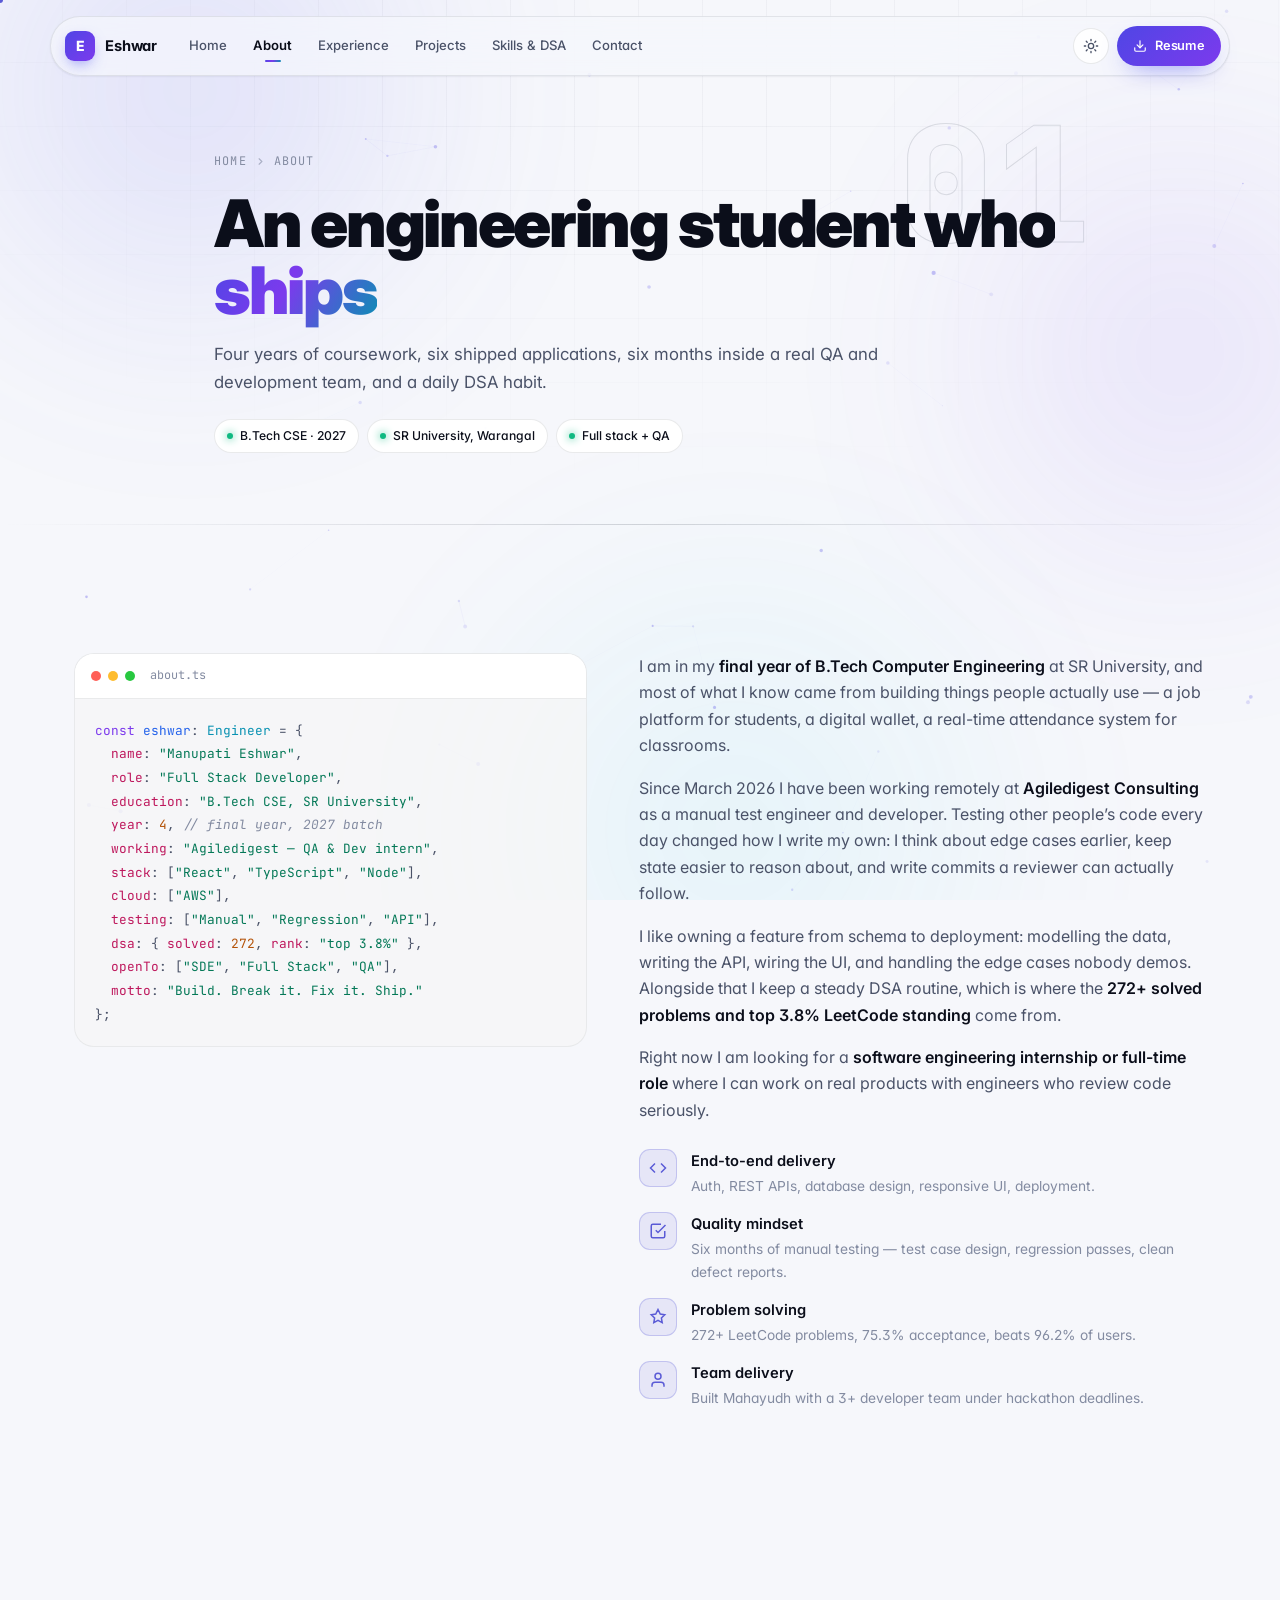
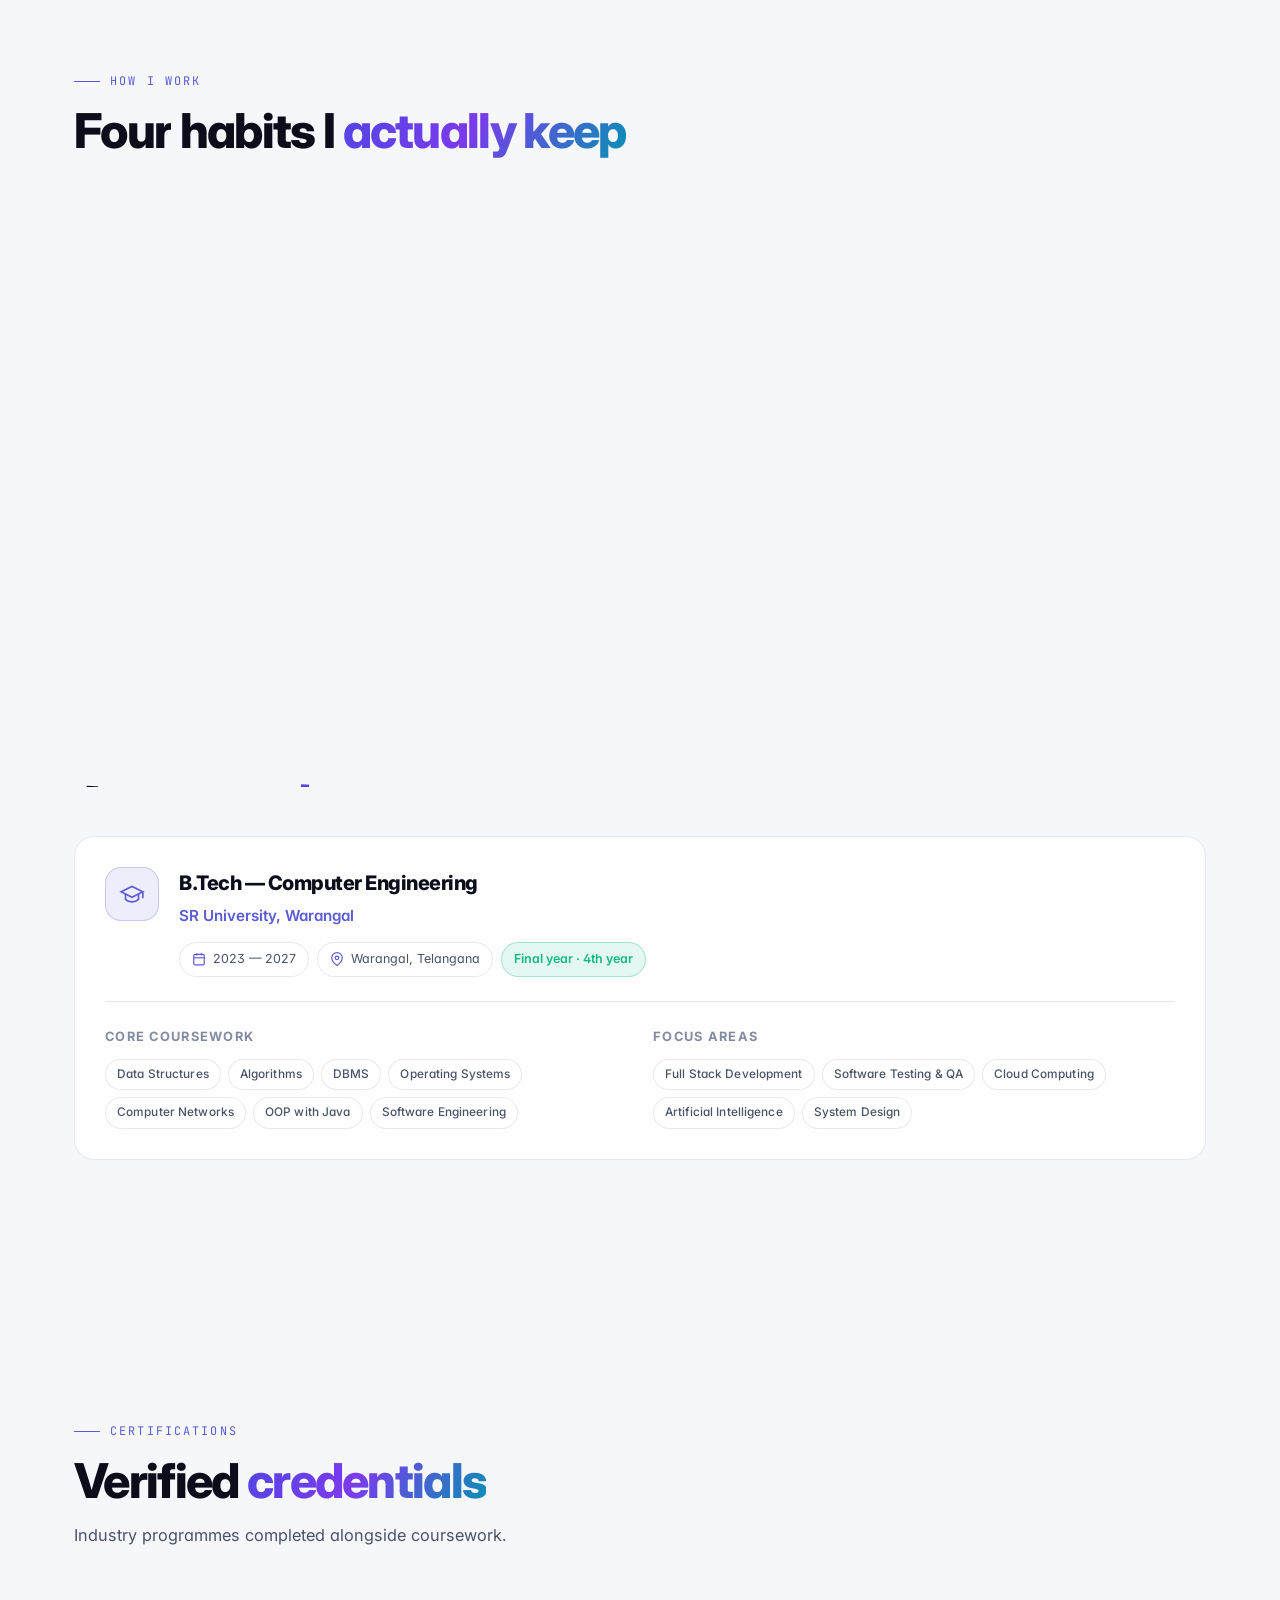
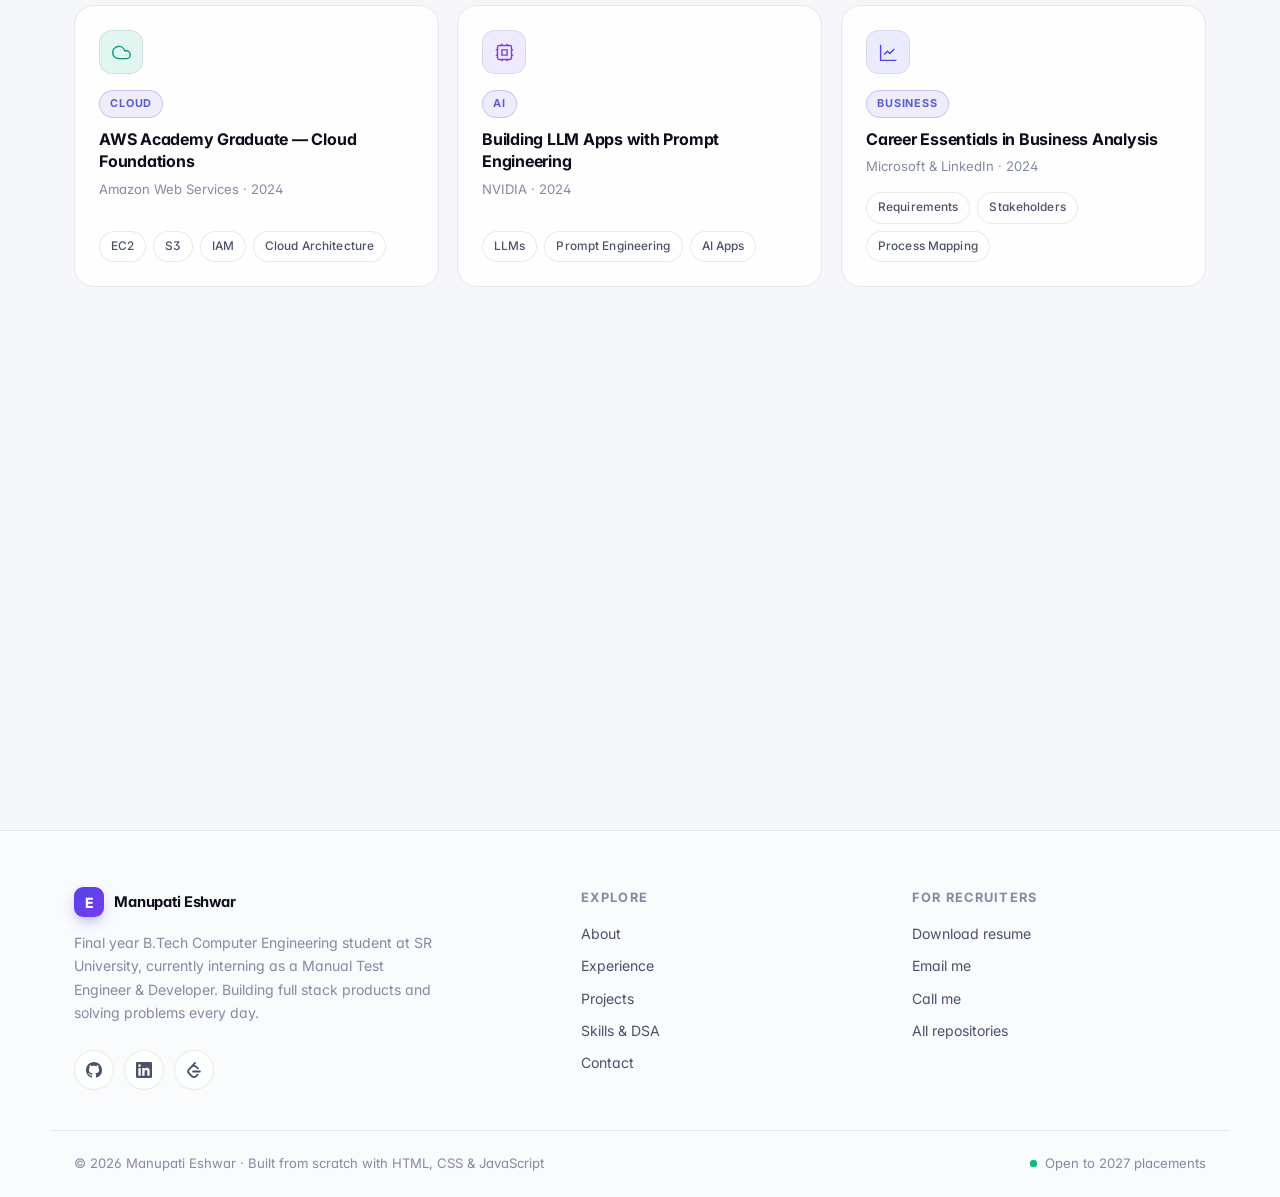
==== commit 78ee2a32: "feat: add scroll-reactive reading rail with avatar A slim minimap down the left margin. The "ME" mon" ====
--- a/about.html
+++ b/about.html
@@ -53,6 +53,13 @@
 
   <!-- SCROLL PROGRESS -->
   <div class="scroll-progress" aria-hidden="true"><span id="scroll-bar"></span></div>
+
+  <!-- READING RAIL — scroll-reactive avatar + section jumps (desktop only).
+       Swap the monogram for a photo:  <img src="assets/avatar.jpg" alt="" /> -->
+  <nav class="read-rail" id="read-rail" aria-label="Page sections">
+    <div class="rail-track"><span class="rail-fill"></span></div>
+    <span class="rail-avatar" aria-hidden="true">ME</span>
+  </nav>
 
   <a href="#main" class="skip-link">Skip to content</a>
 
@@ -113,7 +120,7 @@
   </section>
 
   <!-- STORY -->
-  <section class="section" id="story">
+  <section class="section" id="story" data-rail="The story">
     <div class="shell">
       <div class="about-grid">
         <div class="about-code card sheen" data-anim="fade-right">
--- a/style.css
+++ b/style.css
@@ -1264,3 +1264,86 @@
   .sheen::after { display: none !important; }
   .section-kicker::before { width: 26px; margin-right: 10px; }
 }
+
+/* ═══════════════════════════════════════════
+   33. READING RAIL (scroll-reactive avatar)
+   ═══════════════════════════════════════════ */
+/* A slim minimap down the left margin: the monogram rides it as you read,
+   the dots are clickable section jumps. Desktop only — below 1240px there
+   is no margin left over to sit in without colliding with content. */
+.read-rail {
+  position: fixed; z-index: 880;
+  left: max(14px, calc((100vw - var(--shell)) / 2 - 64px));
+  top: 50%; transform: translateY(-50%);
+  width: 34px; height: min(52vh, 400px);
+  display: none;
+  opacity: 0; visibility: hidden;
+  transition: opacity .5s var(--ease), visibility .5s var(--ease);
+}
+@media (min-width: 1240px) { .read-rail { display: block; } }
+.read-rail.show { opacity: 1; visibility: visible; }
+
+.rail-track {
+  position: absolute; left: 50%; top: 0; bottom: 0; width: 2px;
+  transform: translateX(-50%);
+  background: var(--border); border-radius: 2px; overflow: hidden;
+}
+.rail-fill {
+  position: absolute; left: 0; right: 0; top: 0; height: 0;
+  background: linear-gradient(180deg, var(--accent), var(--cyan));
+  border-radius: 2px;
+}
+
+.rail-dot {
+  position: absolute; left: 50%; top: 0;
+  width: 24px; height: 24px; margin: -12px 0 0 -12px;
+  display: grid; place-items: center;
+  border-radius: 50%;
+}
+.rail-dot i {
+  width: 6px; height: 6px; border-radius: 50%;
+  background: var(--border-strong);
+  transition: background .3s var(--ease), transform .35s var(--spring), box-shadow .3s var(--ease);
+}
+.rail-dot:hover i { transform: scale(1.5); background: var(--text-3); }
+.rail-dot.active i {
+  background: var(--accent); transform: scale(1.35);
+  box-shadow: 0 0 0 4px var(--accent-soft);
+}
+.rail-dot span {
+  position: absolute; left: 24px; white-space: nowrap;
+  padding: 5px 11px; border-radius: var(--r-full);
+  background: color-mix(in srgb, var(--bg-2) 94%, transparent);
+  border: 1px solid var(--border); box-shadow: var(--shadow-2);
+  backdrop-filter: blur(12px);
+  font-size: .72rem; font-weight: 600; color: var(--text-2);
+  opacity: 0; transform: translateX(-6px); pointer-events: none;
+  transition: opacity .28s var(--ease), transform .28s var(--ease-out);
+}
+.rail-dot:hover span, .rail-dot:focus-visible span { opacity: 1; transform: none; }
+
+.rail-avatar {
+  position: absolute; left: 50%; top: 0;
+  width: 36px; height: 36px; margin: -18px 0 0 -18px;
+  display: grid; place-items: center;
+  border-radius: 50%; overflow: hidden;
+  background: var(--grad-btn); color: #fff;
+  font-size: .7rem; font-weight: 800; letter-spacing: .02em;
+  box-shadow: var(--glow);
+  pointer-events: none;
+  will-change: transform;
+}
+.rail-avatar img { width: 100%; height: 100%; object-fit: cover; }
+/* Settling spring when scrolling stops; while moving, JS drives it directly. */
+.rail-avatar { transition: transform .45s var(--spring); }
+.read-rail.moving .rail-avatar { transition: transform .05s linear; }
+
+.rail-avatar::after {
+  content: ''; position: absolute; inset: 0; border-radius: 50%;
+  border: 1.5px solid rgba(255, 255, 255, .28);
+}
+
+@media (prefers-reduced-motion: reduce) {
+  .rail-avatar { transition: none !important; }
+}
+@media print { .read-rail { display: none !important; } }
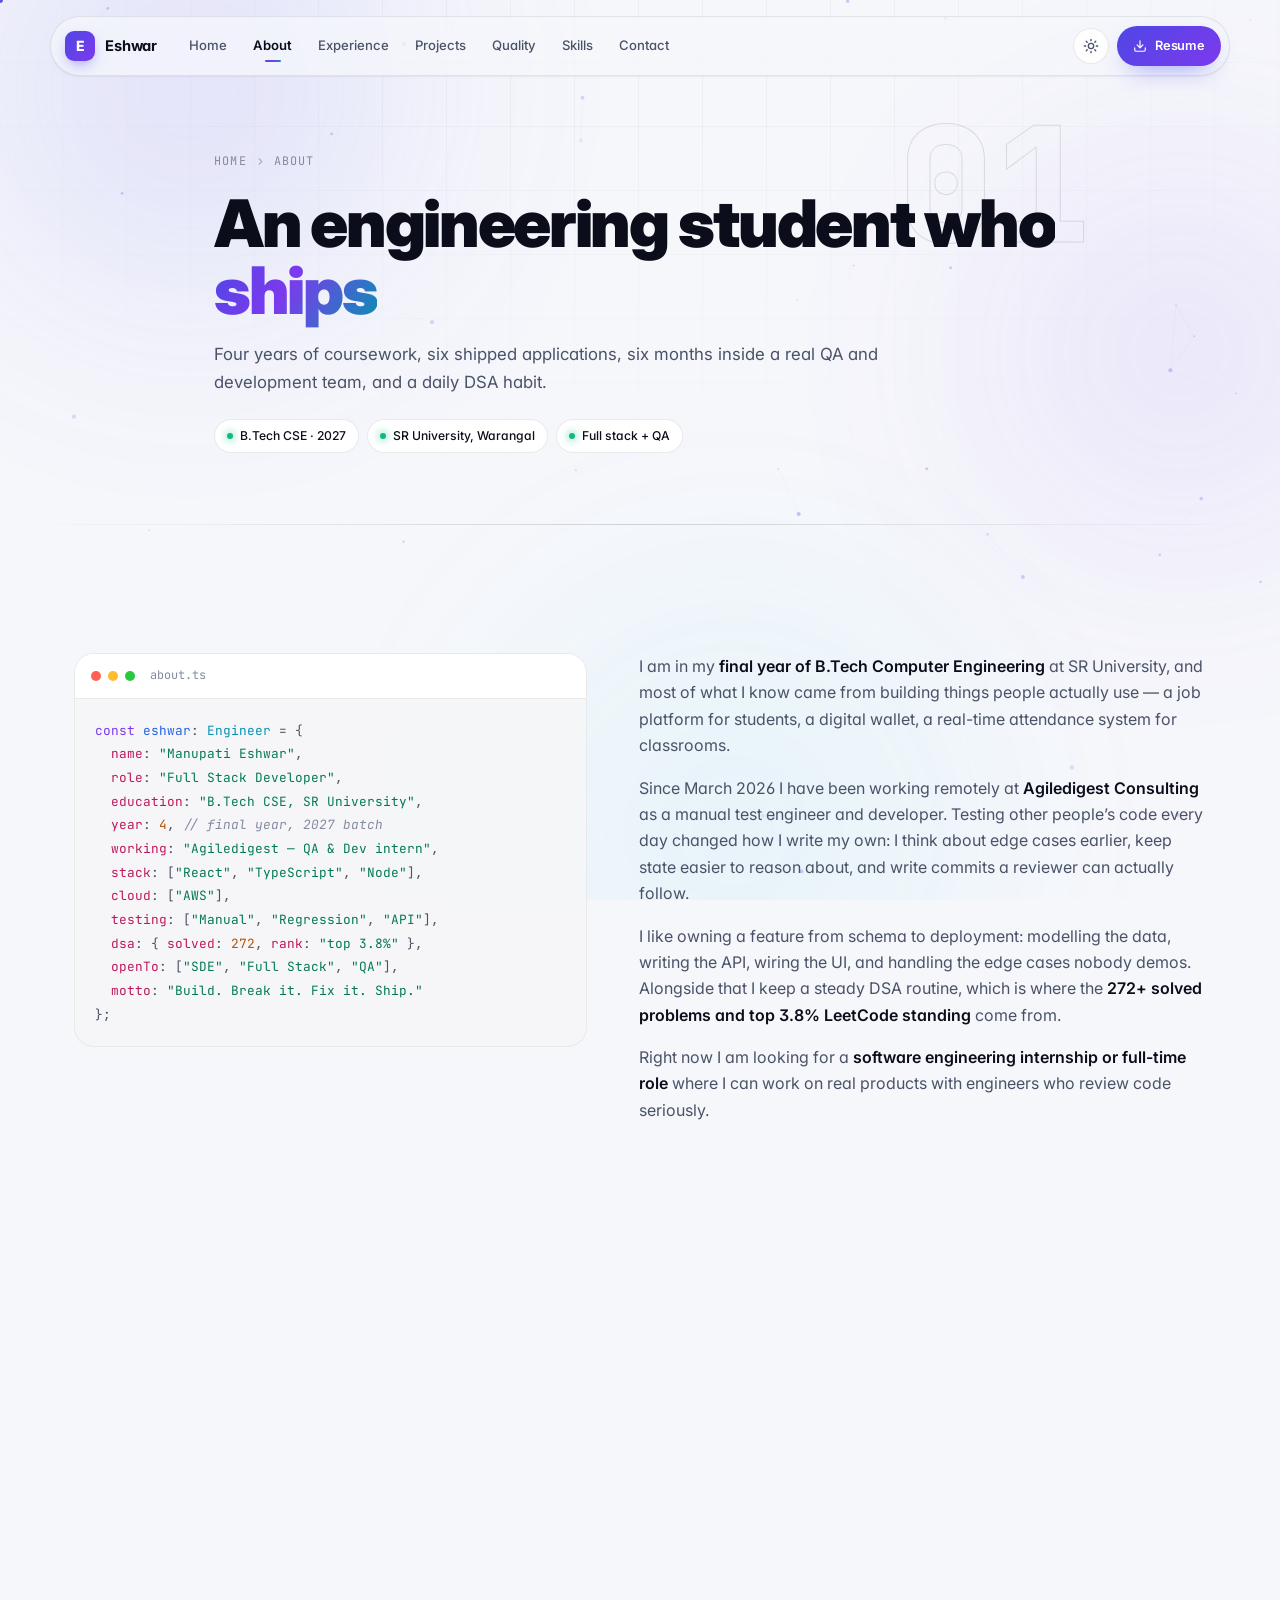
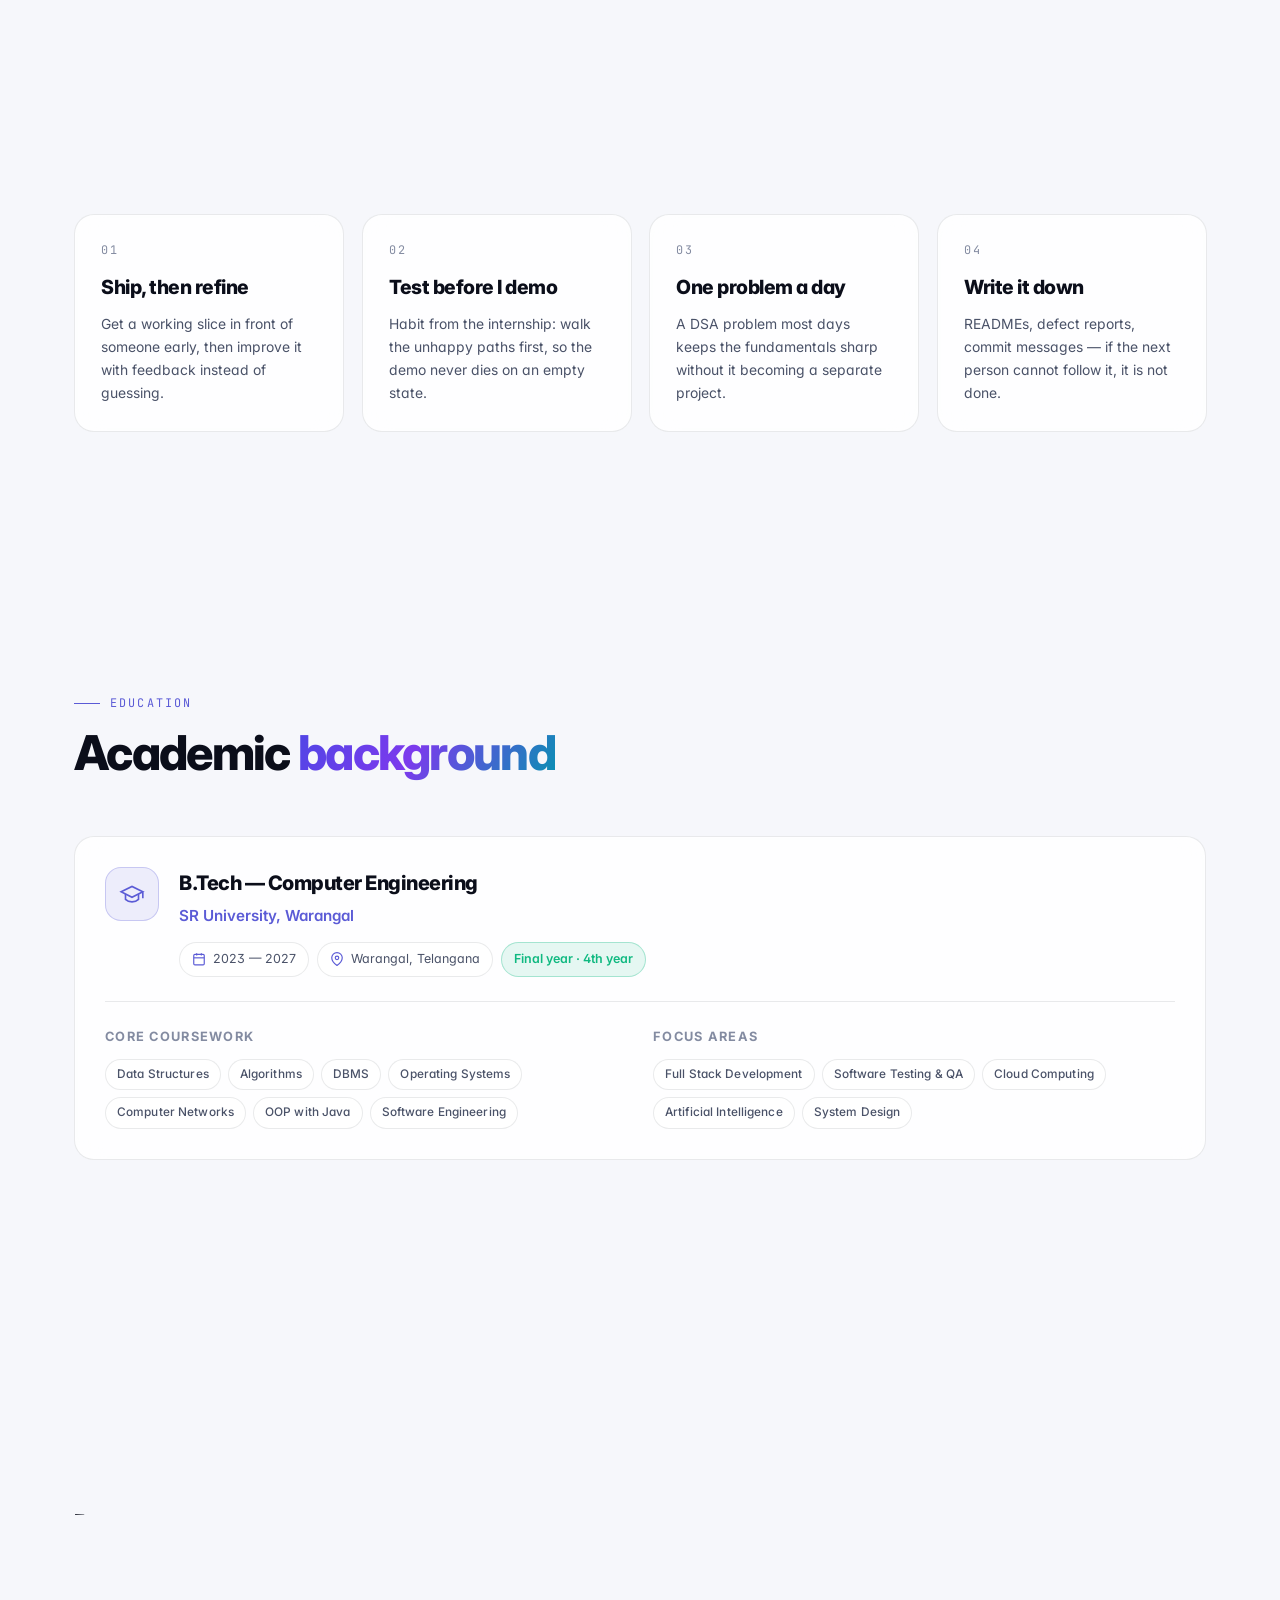
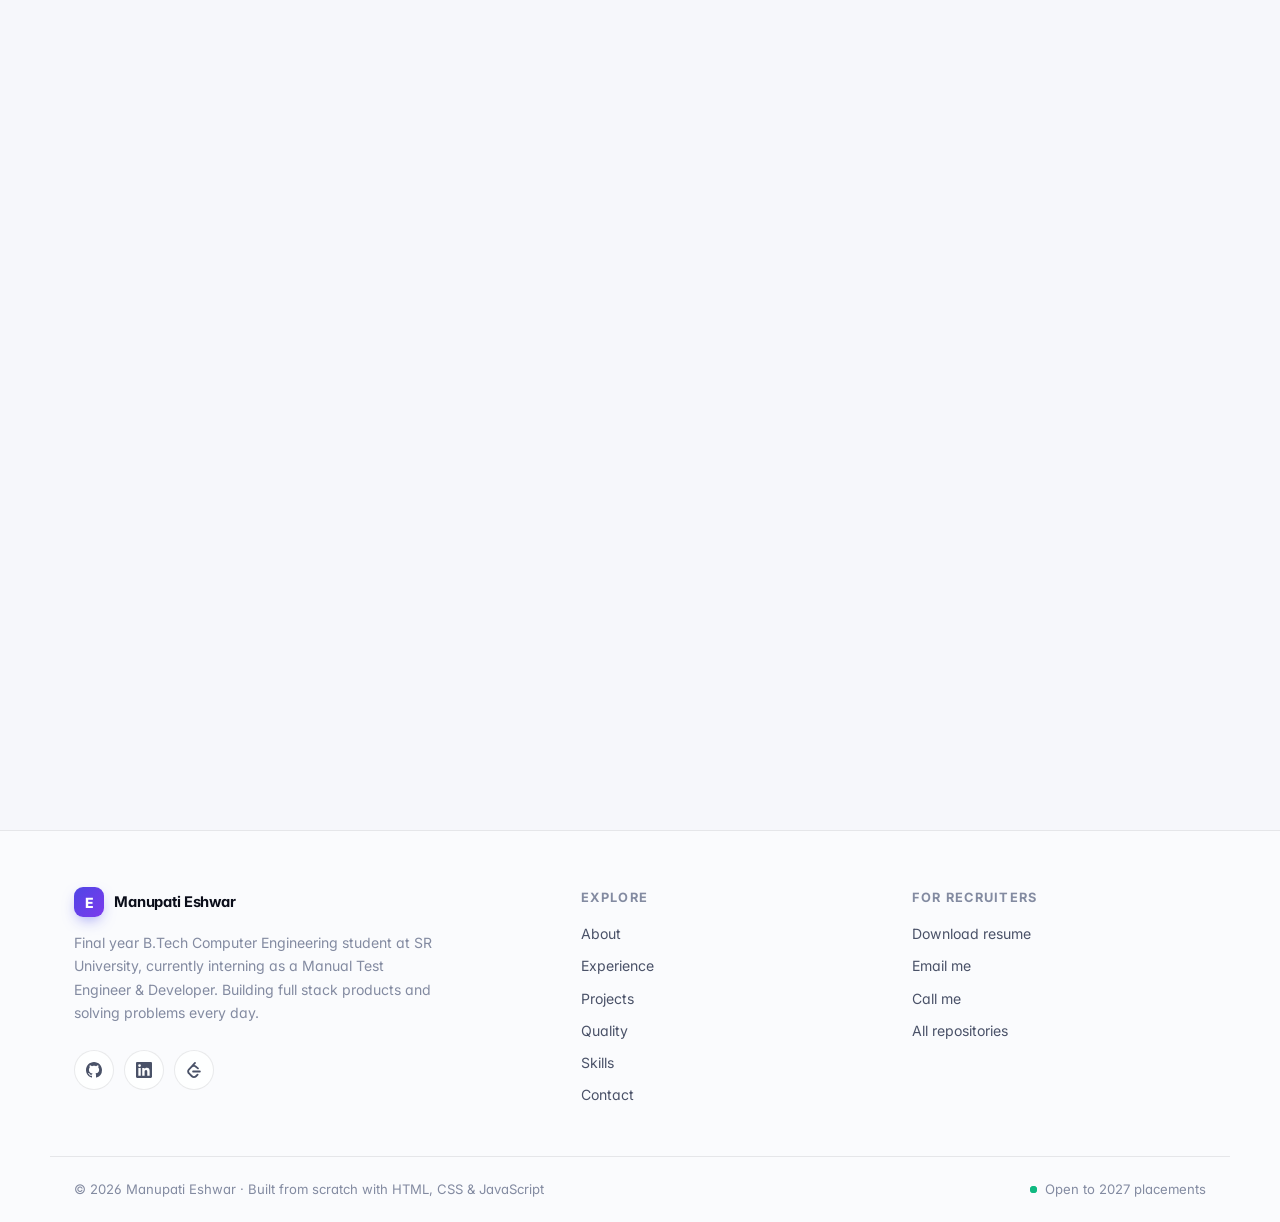
==== commit 396139a6: "feat: reposition around "I build it, then I break it" + view transitions POSITIONING  Most fresher p" ====
--- a/about.html
+++ b/about.html
@@ -22,6 +22,15 @@
   <link rel="preconnect" href="https://fonts.googleapis.com" />
   <link rel="preconnect" href="https://fonts.gstatic.com" crossorigin />
   <link rel="stylesheet" href="style.css" />
+
+  <script>
+    // Runs before first paint: the view transition reads data-nav-dir off <html>
+    // to decide which way the incoming page slides in.
+    try {
+      var d = sessionStorage.getItem('nav-dir');
+      if (d) document.documentElement.dataset.navDir = d;
+    } catch (e) { /* private mode */ }
+  </script>
 
 </head>
 <body>
@@ -76,7 +85,8 @@
         <a href="about.html">About</a>
         <a href="experience.html">Experience</a>
         <a href="projects.html">Projects</a>
-        <a href="skills.html">Skills &amp; DSA</a>
+        <a href="quality.html">Quality</a>
+        <a href="skills.html">Skills</a>
         <a href="contact.html">Contact</a>
       </div>
 
@@ -351,7 +361,7 @@
       </div>
       <nav class="footer-col" aria-label="Footer navigation">
         <h4>Explore</h4>
-        <a href="about.html">About</a><a href="experience.html">Experience</a><a href="projects.html">Projects</a><a href="skills.html">Skills &amp; DSA</a><a href="contact.html">Contact</a>
+        <a href="about.html">About</a><a href="experience.html">Experience</a><a href="projects.html">Projects</a><a href="quality.html">Quality</a><a href="skills.html">Skills</a><a href="contact.html">Contact</a>
       </nav>
       <div class="footer-col">
         <h4>For recruiters</h4>
--- a/style.css
+++ b/style.css
@@ -1347,3 +1347,205 @@
   .rail-avatar { transition: none !important; }
 }
 @media print { .read-rail { display: none !important; } }
+
+/* ═══════════════════════════════════════════
+   34. CROSS-DOCUMENT VIEW TRANSITIONS
+   ═══════════════════════════════════════════ */
+/* Native page morphing where the browser supports it. The JS curtain in
+   script.js removes itself when this is available, so only one of the two
+   ever runs. Browsers without it keep the curtain and lose nothing. */
+@view-transition { navigation: auto; }
+
+/* Chrome persists elements that share a name across documents, so the nav,
+   footer and reading rail hold still while the content swaps underneath. */
+.nav-wrap   { view-transition-name: site-nav; }
+.footer     { view-transition-name: site-footer; }
+.read-rail  { view-transition-name: read-rail; }
+.to-top     { view-transition-name: to-top; }
+
+::view-transition-old(root) { animation: vtLeave .3s var(--ease) both; }
+::view-transition-new(root) { animation: vtEnter .46s var(--ease-out) both; }
+
+/* Default (no direction known): a straight lift. */
+@keyframes vtLeave { to   { opacity: 0; transform: translateY(-12px) scale(.988); filter: blur(4px); } }
+@keyframes vtEnter { from { opacity: 0; transform: translateY(16px)  scale(.992); filter: blur(4px); } }
+
+/* Direction-aware: moving right through the nav pushes content leftward,
+   moving back reverses it, so the site feels like one continuous surface. */
+html[data-nav-dir="fwd"]::view-transition-old(root) { animation: vtLeaveFwd .3s var(--ease) both; }
+html[data-nav-dir="fwd"]::view-transition-new(root) { animation: vtEnterFwd .46s var(--ease-out) both; }
+html[data-nav-dir="back"]::view-transition-old(root) { animation: vtLeaveBack .3s var(--ease) both; }
+html[data-nav-dir="back"]::view-transition-new(root) { animation: vtEnterBack .46s var(--ease-out) both; }
+
+@keyframes vtLeaveFwd  { to   { opacity: 0; transform: translateX(-4%) scale(.985); filter: blur(5px); } }
+@keyframes vtEnterFwd  { from { opacity: 0; transform: translateX(5%)  scale(.99);  filter: blur(5px); } }
+@keyframes vtLeaveBack { to   { opacity: 0; transform: translateX(4%)  scale(.985); filter: blur(5px); } }
+@keyframes vtEnterBack { from { opacity: 0; transform: translateX(-5%) scale(.99);  filter: blur(5px); } }
+
+/* The persisted chrome should not slide with the content. */
+::view-transition-group(site-nav),
+::view-transition-group(site-footer),
+::view-transition-group(read-rail),
+::view-transition-group(to-top) { animation-duration: .3s; }
+
+@media (prefers-reduced-motion: reduce) {
+  ::view-transition-group(*),
+  ::view-transition-old(*),
+  ::view-transition-new(*) { animation: none !important; }
+}
+
+/* ═══════════════════════════════════════════
+   35. QUALITY — "I build it, then I break it"
+   ═══════════════════════════════════════════ */
+
+/* Two hats: the builder and the breaker, side by side */
+.hats { display: grid; grid-template-columns: 1fr auto 1fr; gap: 0; align-items: stretch; }
+.hat { padding: 30px; display: grid; gap: 14px; align-content: start; }
+.hat-tag {
+  display: inline-flex; align-items: center; gap: 8px; justify-self: start;
+  padding: 6px 13px; border-radius: var(--r-full);
+  font-family: 'JetBrains Mono', monospace; font-size: .7rem;
+  letter-spacing: .12em; text-transform: uppercase; font-weight: 600;
+}
+.hat-build .hat-tag { background: var(--accent-soft); color: var(--accent); border: 1px solid var(--accent-line); }
+.hat-break .hat-tag { background: rgba(244,63,94,.12); color: var(--rose); border: 1px solid rgba(244,63,94,.3); }
+.hat h3 { font-size: 1.32rem; font-weight: 800; letter-spacing: -.025em; }
+.hat p { font-size: .9rem; color: var(--text-2); }
+.hat ul { display: grid; gap: 9px; margin-top: 2px; }
+.hat li { position: relative; padding-left: 20px; font-size: .86rem; color: var(--text-2); }
+.hat li::before {
+  content: ''; position: absolute; left: 0; top: .6em;
+  width: 7px; height: 7px; border-radius: 2px;
+}
+.hat-build li::before { background: var(--accent); }
+.hat-break li::before { background: var(--rose); }
+.hat-split {
+  position: relative; width: 1px; background: var(--border);
+  display: grid; place-items: center;
+}
+.hat-split span {
+  position: absolute; padding: 9px 12px; border-radius: var(--r-full);
+  background: var(--bg-2); border: 1px solid var(--border-strong);
+  font-family: 'JetBrains Mono', monospace; font-size: .68rem;
+  letter-spacing: .1em; color: var(--text-3); white-space: nowrap;
+}
+
+/* Defect ticket */
+.ticket { padding: 0; overflow: hidden; }
+.ticket-head {
+  display: flex; flex-wrap: wrap; align-items: center; gap: 12px;
+  padding: 16px 22px; border-bottom: 1px solid var(--border);
+  background: var(--surface-2);
+}
+.ticket-id {
+  font-family: 'JetBrains Mono', monospace; font-size: .78rem;
+  font-weight: 600; color: var(--text-3);
+}
+.ticket-title { font-size: .96rem; font-weight: 700; flex: 1; min-width: 200px; }
+.sev {
+  padding: 4px 11px; border-radius: var(--r-full);
+  font-size: .68rem; font-weight: 700; letter-spacing: .08em; text-transform: uppercase;
+  border: 1px solid transparent; white-space: nowrap;
+}
+.sev-critical { background: rgba(244,63,94,.14);  color: var(--rose);    border-color: rgba(244,63,94,.32); }
+.sev-major    { background: rgba(245,158,11,.14); color: var(--amber);   border-color: rgba(245,158,11,.32); }
+.sev-minor    { background: rgba(34,211,238,.12); color: var(--cyan);    border-color: rgba(34,211,238,.3); }
+.sev-fixed    { background: rgba(16,185,129,.12); color: var(--emerald); border-color: rgba(16,185,129,.32); }
+
+.ticket-body { padding: 22px; display: grid; gap: 18px; }
+.ticket-field h4 {
+  font-size: .68rem; letter-spacing: .14em; text-transform: uppercase;
+  color: var(--text-3); margin-bottom: 8px;
+}
+.ticket-field p, .ticket-field li { font-size: .88rem; color: var(--text-2); }
+.ticket-steps { display: grid; gap: 7px; counter-reset: step; }
+.ticket-steps li { position: relative; padding-left: 28px; counter-increment: step; }
+.ticket-steps li::before {
+  content: counter(step); position: absolute; left: 0; top: 1px;
+  width: 19px; height: 19px; border-radius: 50%;
+  display: grid; place-items: center;
+  background: var(--surface-2); border: 1px solid var(--border);
+  font-family: 'JetBrains Mono', monospace; font-size: .66rem; color: var(--text-3);
+}
+.ticket-cols { display: grid; grid-template-columns: 1fr 1fr; gap: 18px; }
+.ticket-expect, .ticket-actual { padding: 14px 16px; border-radius: var(--r-md); border: 1px solid var(--border); }
+.ticket-expect { background: rgba(16,185,129,.06); border-color: rgba(16,185,129,.22); }
+.ticket-actual { background: rgba(244,63,94,.06);  border-color: rgba(244,63,94,.22); }
+
+/* Live environment block — fills itself from the visitor's own browser */
+.ticket-env {
+  border-top: 1px solid var(--border); padding: 16px 22px;
+  background: var(--code-bg);
+  font-family: 'JetBrains Mono', monospace; font-size: .76rem;
+}
+.env-grid { display: grid; grid-template-columns: repeat(auto-fit, minmax(170px, 1fr)); gap: 8px 22px; margin-top: 8px; }
+.env-grid div { display: flex; gap: 8px; color: var(--text-2); overflow-wrap: anywhere; }
+.env-grid b { color: var(--text-3); font-weight: 500; flex-shrink: 0; }
+.env-live {
+  display: inline-flex; align-items: center; gap: 7px;
+  font-size: .66rem; letter-spacing: .1em; text-transform: uppercase; color: var(--emerald);
+}
+
+/* Ticket switcher */
+.ticket-tabs { display: flex; flex-wrap: wrap; gap: 8px; margin-bottom: 20px; }
+
+/* Pre-ship checklist */
+.checklist { padding: 28px; }
+.check-item {
+  display: flex; align-items: flex-start; gap: 13px;
+  padding: 13px 0; border-bottom: 1px solid var(--border);
+  cursor: pointer; transition: opacity .3s var(--ease);
+}
+.check-item:last-child { border-bottom: none; }
+.check-box {
+  width: 20px; height: 20px; flex-shrink: 0; margin-top: 1px;
+  border-radius: 6px; border: 1.5px solid var(--border-strong);
+  display: grid; place-items: center;
+  transition: background .25s var(--ease), border-color .25s var(--ease), transform .3s var(--spring);
+}
+.check-box svg { width: 12px; height: 12px; color: #fff; opacity: 0; transform: scale(.4); transition: all .25s var(--spring); }
+.check-item.done .check-box { background: var(--grad-btn); border-color: transparent; transform: scale(1.06); }
+.check-item.done .check-box svg { opacity: 1; transform: none; }
+.check-item.done .check-text strong { text-decoration: line-through; color: var(--text-3); }
+.check-text strong { display: block; font-size: .9rem; font-weight: 600; transition: color .25s var(--ease); }
+.check-text span { font-size: .82rem; color: var(--text-3); }
+.check-foot {
+  display: flex; align-items: center; justify-content: space-between; gap: 16px;
+  margin-top: 20px; padding-top: 18px; border-top: 1px solid var(--border);
+}
+.check-count { font-family: 'JetBrains Mono', monospace; font-size: .8rem; color: var(--text-3); }
+.check-count b { color: var(--accent); font-weight: 700; }
+
+/* "How I broke it" panel on project cards */
+.broke {
+  margin-top: 16px; padding-top: 16px; border-top: 1px dashed var(--border);
+}
+.broke-toggle {
+  display: flex; align-items: center; gap: 9px; width: 100%;
+  font-size: .8rem; font-weight: 600; color: var(--rose); text-align: left;
+  transition: gap .3s var(--ease-out);
+}
+.broke-toggle:hover { gap: 13px; }
+.broke-toggle svg { width: 13px; height: 13px; flex-shrink: 0; }
+.broke-toggle .chev { margin-left: auto; transition: transform .35s var(--ease-out); }
+.broke.open .broke-toggle .chev { transform: rotate(180deg); }
+.broke-panel {
+  display: grid; grid-template-rows: 0fr;
+  transition: grid-template-rows .45s var(--ease-out);
+}
+.broke.open .broke-panel { grid-template-rows: 1fr; }
+.broke-inner { overflow: hidden; }
+.broke-rows { display: grid; gap: 10px; padding-top: 14px; }
+.broke-row { display: grid; gap: 3px; }
+.broke-row b {
+  font-family: 'JetBrains Mono', monospace; font-size: .66rem;
+  letter-spacing: .12em; text-transform: uppercase; color: var(--text-3); font-weight: 500;
+}
+.broke-row span { font-size: .84rem; color: var(--text-2); }
+.broke-row.fix span { color: var(--emerald); }
+
+@media (max-width: 1080px) {
+  .hats { grid-template-columns: 1fr; }
+  .hat-split { width: auto; height: 1px; }
+  .ticket-cols { grid-template-columns: 1fr; }
+}
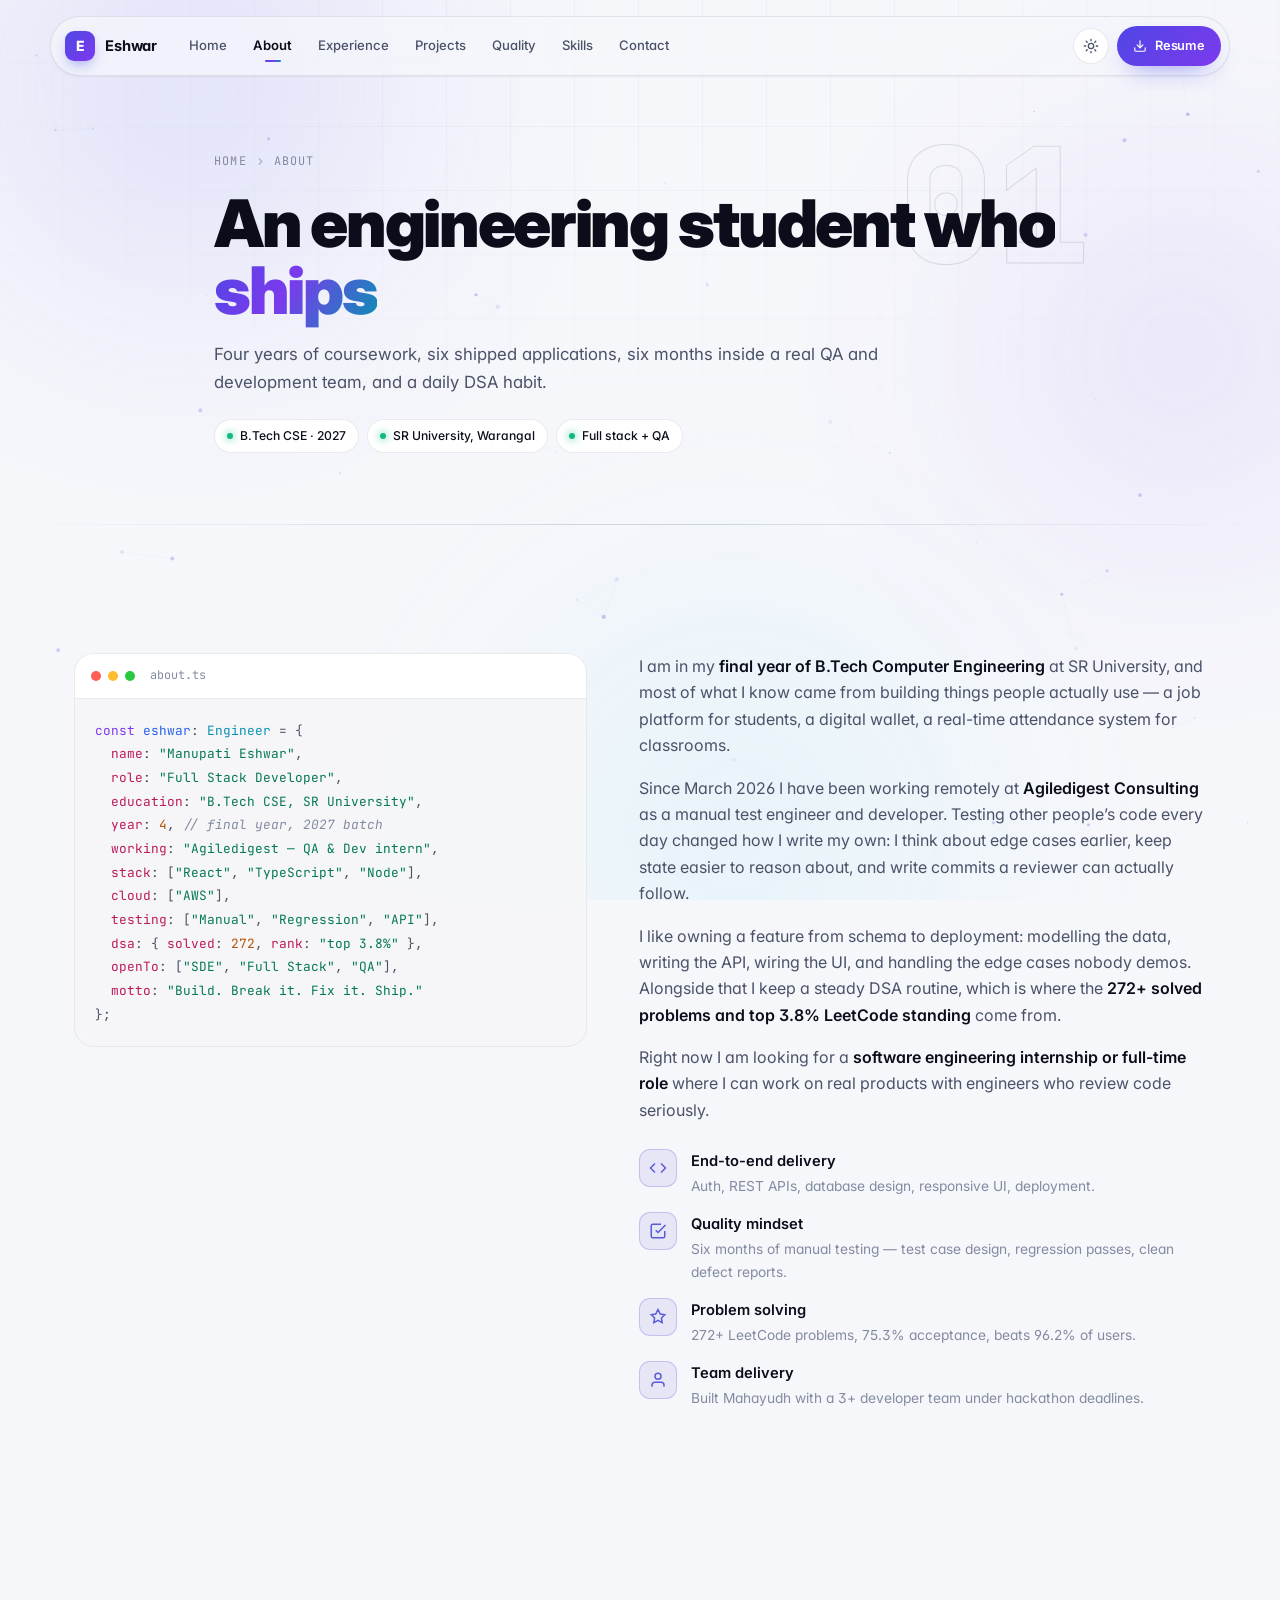
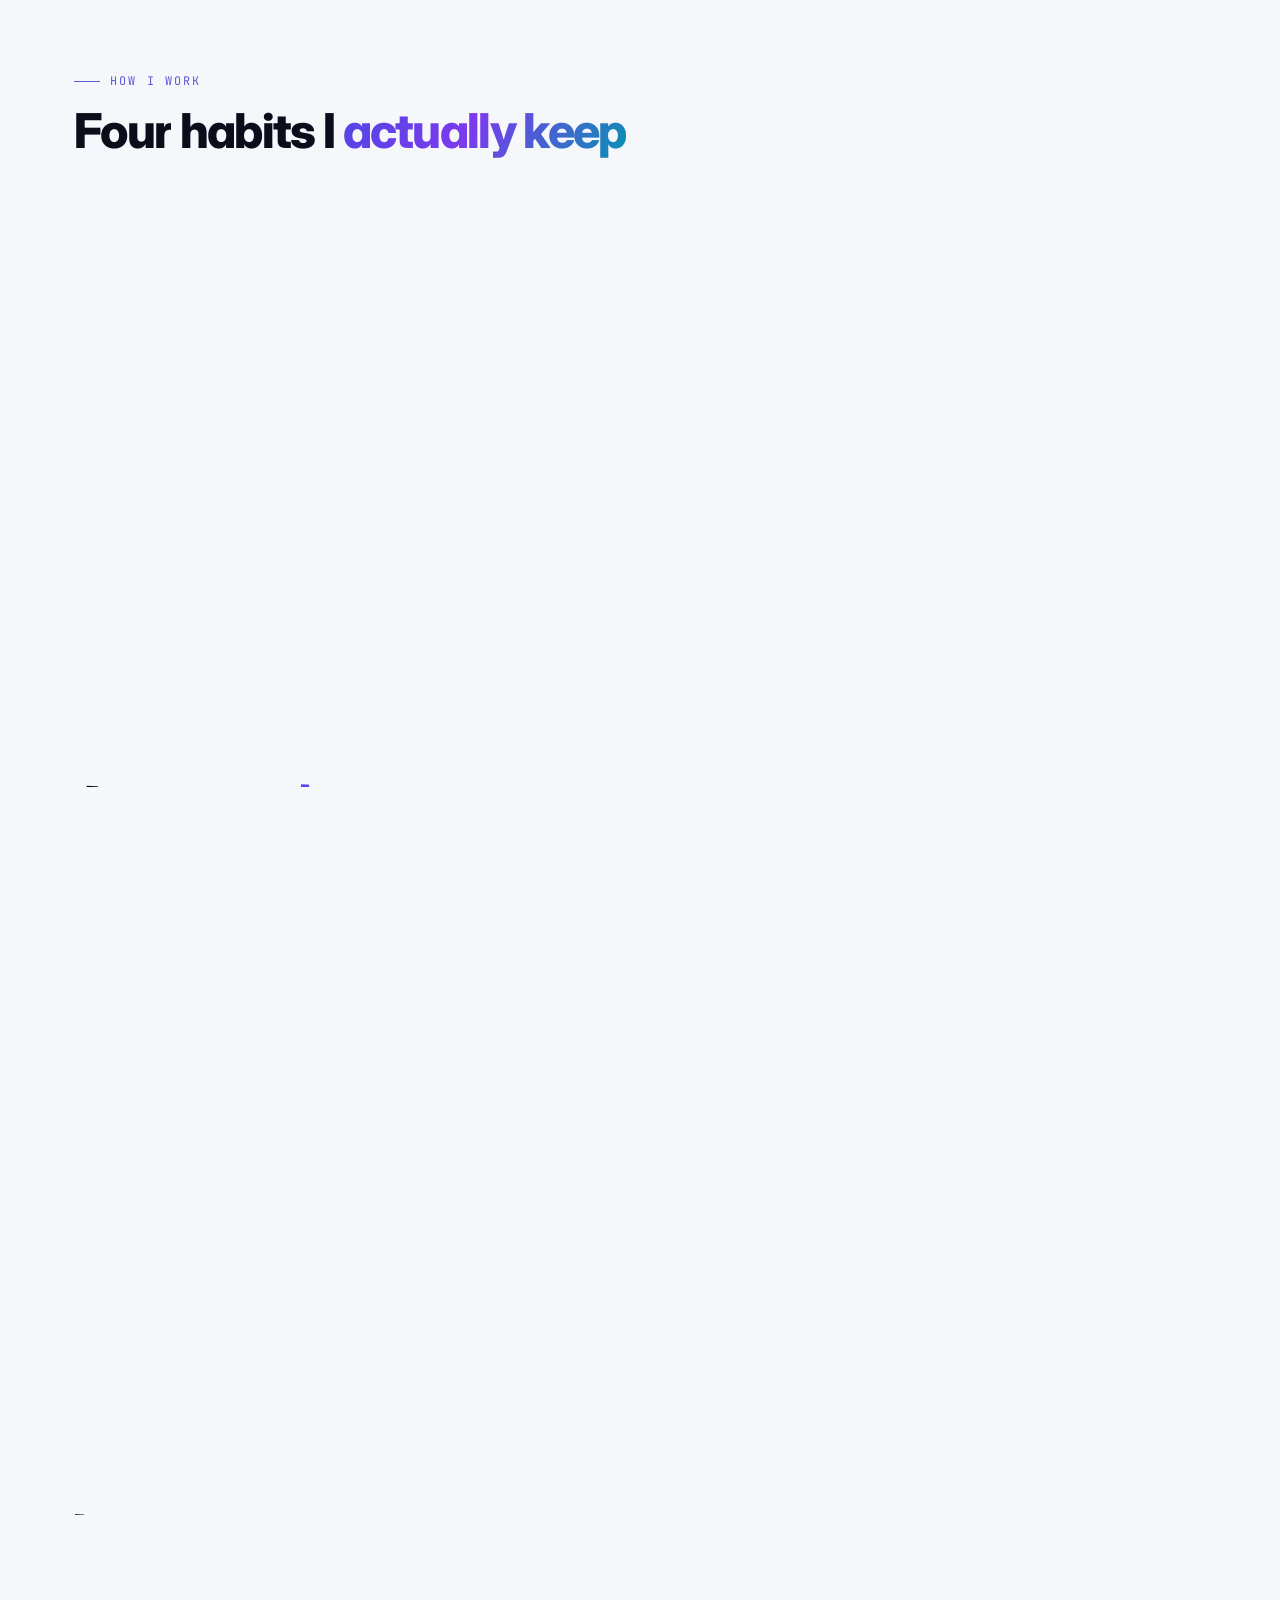
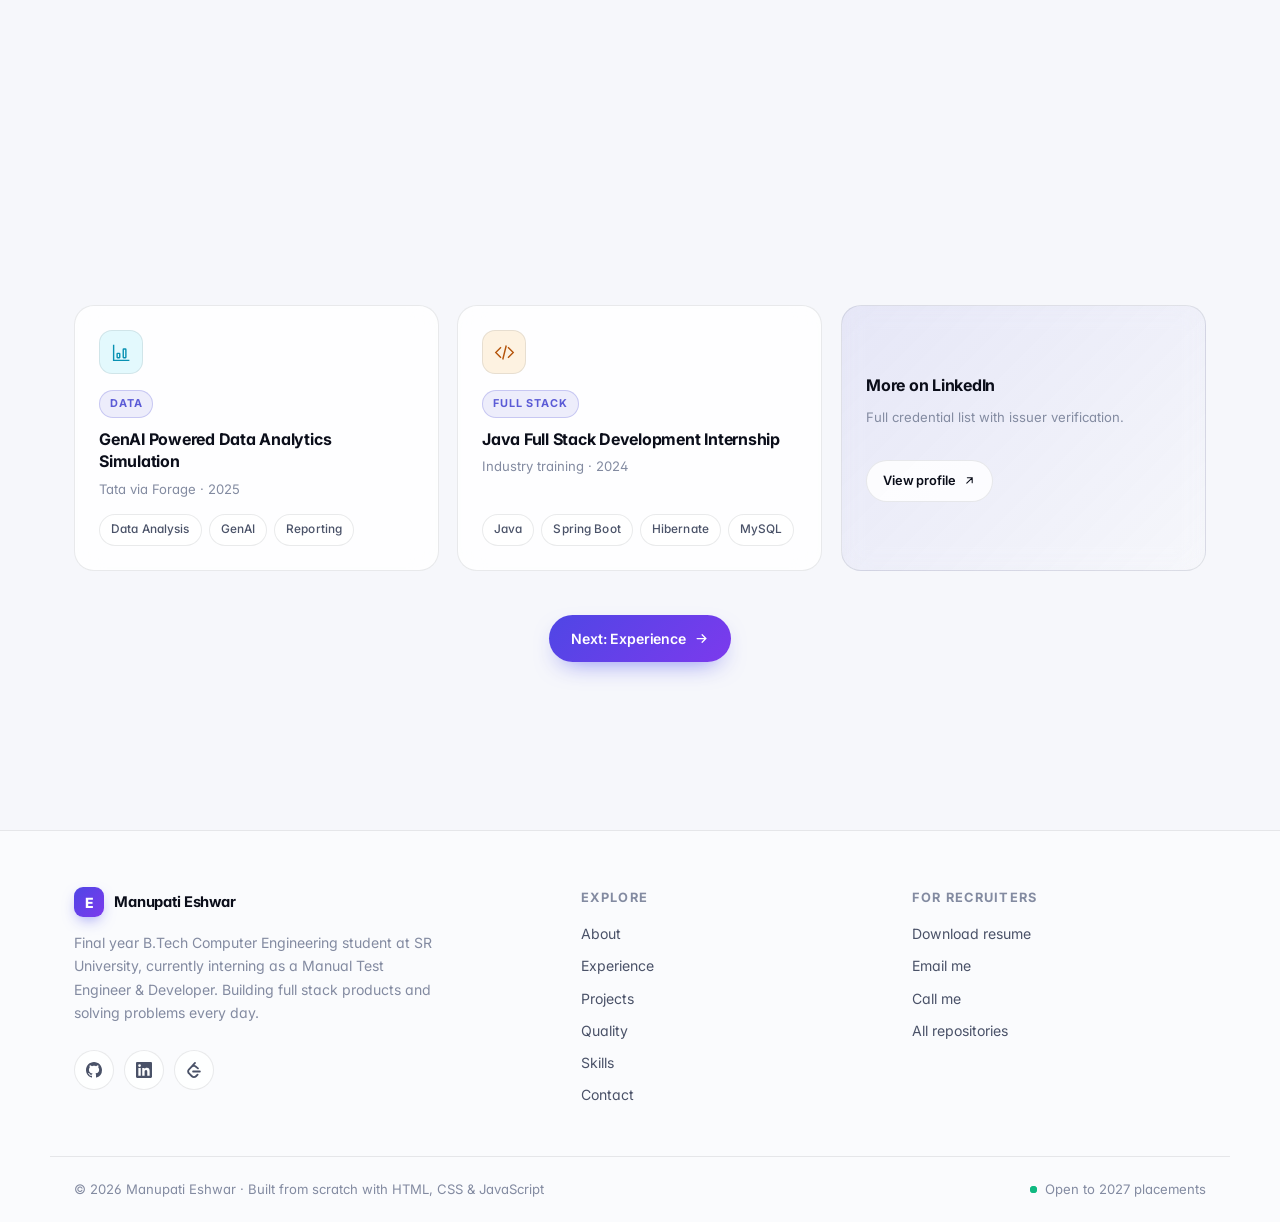
==== commit b8a70af6: "feat: replace page transition with glitch & rebuild The wipe-and-flow-bar transition is gone. The ou" ====
--- a/about.html
+++ b/about.html
@@ -34,6 +34,51 @@
 
 </head>
 <body>
+
+  <!-- GLITCH FILTERS — drive the page transition. feTurbulence with a near-zero
+       horizontal frequency produces noise that only varies down the page, so
+       feDisplacementMap shifts it in horizontal bands: a torn-scanline look
+       rather than a smear. Three seeds give the stutter something to step through. -->
+  <svg class="glitch-defs" aria-hidden="true" focusable="false" width="0" height="0">
+    <defs>
+      <filter id="tear-a" x="-12%" y="-6%" width="124%" height="112%" color-interpolation-filters="sRGB">
+        <feTurbulence type="fractalNoise" baseFrequency="0.00001 0.085" numOctaves="1" seed="7" result="n" />
+        <feDisplacementMap in="SourceGraphic" in2="n" scale="28" xChannelSelector="R" yChannelSelector="G" />
+      </filter>
+      <filter id="tear-b" x="-12%" y="-6%" width="124%" height="112%" color-interpolation-filters="sRGB">
+        <feTurbulence type="fractalNoise" baseFrequency="0.00001 0.14" numOctaves="1" seed="23" result="n" />
+        <feDisplacementMap in="SourceGraphic" in2="n" scale="17" xChannelSelector="R" yChannelSelector="G" />
+      </filter>
+      <filter id="tear-c" x="-12%" y="-6%" width="124%" height="112%" color-interpolation-filters="sRGB">
+        <feTurbulence type="fractalNoise" baseFrequency="0.00001 0.055" numOctaves="1" seed="41" result="n" />
+        <feDisplacementMap in="SourceGraphic" in2="n" scale="36" xChannelSelector="R" yChannelSelector="G" />
+      </filter>
+
+      <!-- Chromatic fringe for the moment just before everything resolves:
+           red and blue pulled apart, then screened back over green. -->
+      <filter id="rgb-split" x="-6%" y="-6%" width="112%" height="112%" color-interpolation-filters="sRGB">
+        <feOffset in="SourceGraphic" dx="-3" dy="0" result="ro" />
+        <feColorMatrix in="ro" type="matrix" result="rc"
+          values="1 0 0 0 0
+                  0 0 0 0 0
+                  0 0 0 0 0
+                  0 0 0 1 0" />
+        <feOffset in="SourceGraphic" dx="3" dy="0" result="bo" />
+        <feColorMatrix in="bo" type="matrix" result="bc"
+          values="0 0 0 0 0
+                  0 0 0 0 0
+                  0 0 1 0 0
+                  0 0 0 1 0" />
+        <feColorMatrix in="SourceGraphic" type="matrix" result="gc"
+          values="0 0 0 0 0
+                  0 1 0 0 0
+                  0 0 0 0 0
+                  0 0 0 1 0" />
+        <feBlend in="rc" in2="gc" mode="screen" result="rg" />
+        <feBlend in="rg" in2="bc" mode="screen" />
+      </filter>
+    </defs>
+  </svg>
 
   <!-- PAGE TRANSITION CURTAIN (retracts on load, closes before navigating away) -->
   <div class="page-fx in" id="page-fx" aria-hidden="true"><i></i><i></i><i></i><i></i><i></i></div>
--- a/style.css
+++ b/style.css
@@ -1349,44 +1349,73 @@
 @media print { .read-rail { display: none !important; } }
 
 /* ═══════════════════════════════════════════
-   34. CROSS-DOCUMENT VIEW TRANSITIONS
-   ═══════════════════════════════════════════ */
-/* Native page morphing where the browser supports it. The JS curtain in
-   script.js removes itself when this is available, so only one of the two
-   ever runs. Browsers without it keep the curtain and lose nothing. */
+   34. PAGE TRANSITION — GLITCH & REBUILD
+   ═══════════════════════════════════════════ */
+/* The outgoing page tears apart, the incoming one snaps back into alignment.
+   Native cross-document transitions do the work; the JS curtain in script.js
+   removes itself when they are available so the two never run together. */
 @view-transition { navigation: auto; }
 
-/* Chrome persists elements that share a name across documents, so the nav,
-   footer and reading rail hold still while the content swaps underneath. */
+/* The frame holds while the content breaks — that contrast is the whole idea,
+   so the chrome is named and persists across documents instead of glitching. */
 .nav-wrap   { view-transition-name: site-nav; }
 .footer     { view-transition-name: site-footer; }
 .read-rail  { view-transition-name: read-rail; }
 .to-top     { view-transition-name: to-top; }
 
-::view-transition-old(root) { animation: vtLeave .3s var(--ease) both; }
-::view-transition-new(root) { animation: vtEnter .46s var(--ease-out) both; }
-
-/* Default (no direction known): a straight lift. */
-@keyframes vtLeave { to   { opacity: 0; transform: translateY(-12px) scale(.988); filter: blur(4px); } }
-@keyframes vtEnter { from { opacity: 0; transform: translateY(16px)  scale(.992); filter: blur(4px); } }
-
-/* Direction-aware: moving right through the nav pushes content leftward,
-   moving back reverses it, so the site feels like one continuous surface. */
-html[data-nav-dir="fwd"]::view-transition-old(root) { animation: vtLeaveFwd .3s var(--ease) both; }
-html[data-nav-dir="fwd"]::view-transition-new(root) { animation: vtEnterFwd .46s var(--ease-out) both; }
-html[data-nav-dir="back"]::view-transition-old(root) { animation: vtLeaveBack .3s var(--ease) both; }
-html[data-nav-dir="back"]::view-transition-new(root) { animation: vtEnterBack .46s var(--ease-out) both; }
-
-@keyframes vtLeaveFwd  { to   { opacity: 0; transform: translateX(-4%) scale(.985); filter: blur(5px); } }
-@keyframes vtEnterFwd  { from { opacity: 0; transform: translateX(5%)  scale(.99);  filter: blur(5px); } }
-@keyframes vtLeaveBack { to   { opacity: 0; transform: translateX(4%)  scale(.985); filter: blur(5px); } }
-@keyframes vtEnterBack { from { opacity: 0; transform: translateX(-5%) scale(.99);  filter: blur(5px); } }
-
-/* The persisted chrome should not slide with the content. */
 ::view-transition-group(site-nav),
 ::view-transition-group(site-footer),
 ::view-transition-group(read-rail),
 ::view-transition-group(to-top) { animation-duration: .3s; }
+
+/* steps(1, end) is deliberate: a glitch that eases is not a glitch. Each
+   keyframe holds until the next one lands, which also means the expensive SVG
+   filter is recomputed four times rather than every frame. */
+/* Sequenced, not simultaneous: the old page is almost gone before the new one
+   starts rebuilding, otherwise both glitch at once and it reads as noise. */
+::view-transition-old(root) { animation: glitchTear  .24s steps(1, end) both; }
+::view-transition-new(root) { animation: glitchBuild .34s .14s steps(1, end) both; }
+
+@keyframes glitchTear {
+  0%   { filter: none;              transform: none;                opacity: 1; }
+  22%  { filter: url(#tear-a);      transform: translateX(-7px);    opacity: 1; }
+  45%  { filter: url(#tear-b);      transform: translateX(6px);     opacity: .92; }
+  68%  { filter: url(#tear-c);      transform: translateX(-3px);    opacity: .7; }
+  100% { filter: url(#tear-b);      transform: translateX(2px);     opacity: 0; }
+}
+
+@keyframes glitchBuild {
+  0%   { filter: url(#tear-c);      transform: translateX(9px);     opacity: .55; }
+  18%  { filter: url(#tear-a);      transform: translateX(-6px);    opacity: .7; }
+  34%  { filter: url(#tear-b);      transform: translateX(4px);     opacity: .88; }
+  48%  { filter: url(#rgb-split);   transform: translateX(-2px);    opacity: 1; }
+  60%  { filter: none;              transform: none;                opacity: 1; }
+  100% { filter: none;              transform: none;                opacity: 1; }
+}
+
+/* Travelling back tears the other way. */
+html[data-nav-dir="back"]::view-transition-old(root) { animation-name: glitchTearBack; }
+html[data-nav-dir="back"]::view-transition-new(root) { animation-name: glitchBuildBack; }
+
+@keyframes glitchTearBack {
+  0%   { filter: none;              transform: none;                opacity: 1; }
+  22%  { filter: url(#tear-b);      transform: translateX(7px);     opacity: 1; }
+  45%  { filter: url(#tear-a);      transform: translateX(-6px);    opacity: .92; }
+  68%  { filter: url(#tear-c);      transform: translateX(3px);     opacity: .7; }
+  100% { filter: url(#tear-a);      transform: translateX(-2px);    opacity: 0; }
+}
+
+@keyframes glitchBuildBack {
+  0%   { filter: url(#tear-a);      transform: translateX(-9px);    opacity: .55; }
+  18%  { filter: url(#tear-c);      transform: translateX(6px);     opacity: .7; }
+  34%  { filter: url(#tear-b);      transform: translateX(-4px);    opacity: .88; }
+  48%  { filter: url(#rgb-split);   transform: translateX(2px);     opacity: 1; }
+  60%  { filter: none;              transform: none;                opacity: 1; }
+  100% { filter: none;              transform: none;                opacity: 1; }
+}
+
+/* The filter defs live in the markup and must never take up layout space. */
+.glitch-defs { position: absolute; width: 0; height: 0; overflow: hidden; pointer-events: none; }
 
 @media (prefers-reduced-motion: reduce) {
   ::view-transition-group(*),
@@ -1549,3 +1578,15 @@
   .hat-split { width: auto; height: 1px; }
   .ticket-cols { grid-template-columns: 1fr; }
 }
+
+/* ═══════════════════════════════════════════
+   37. PROFILE PHOTO
+   ═══════════════════════════════════════════ */
+/* Drop a square image at assets/avatar.jpg and initAvatar() swaps it in
+   everywhere. Until then the monogram stands in. */
+.has-photo { background-image: var(--avatar); background-size: cover; background-position: center; color: transparent !important; }
+.has-photo > * { opacity: 0; }
+.snapshot-avatar.has-photo,
+.rail-avatar.has-photo,
+.nav-logo-mark.has-photo { text-indent: -9999px; overflow: hidden; }
+.rail-avatar.has-photo::after { border-color: rgba(255,255,255,.45); }
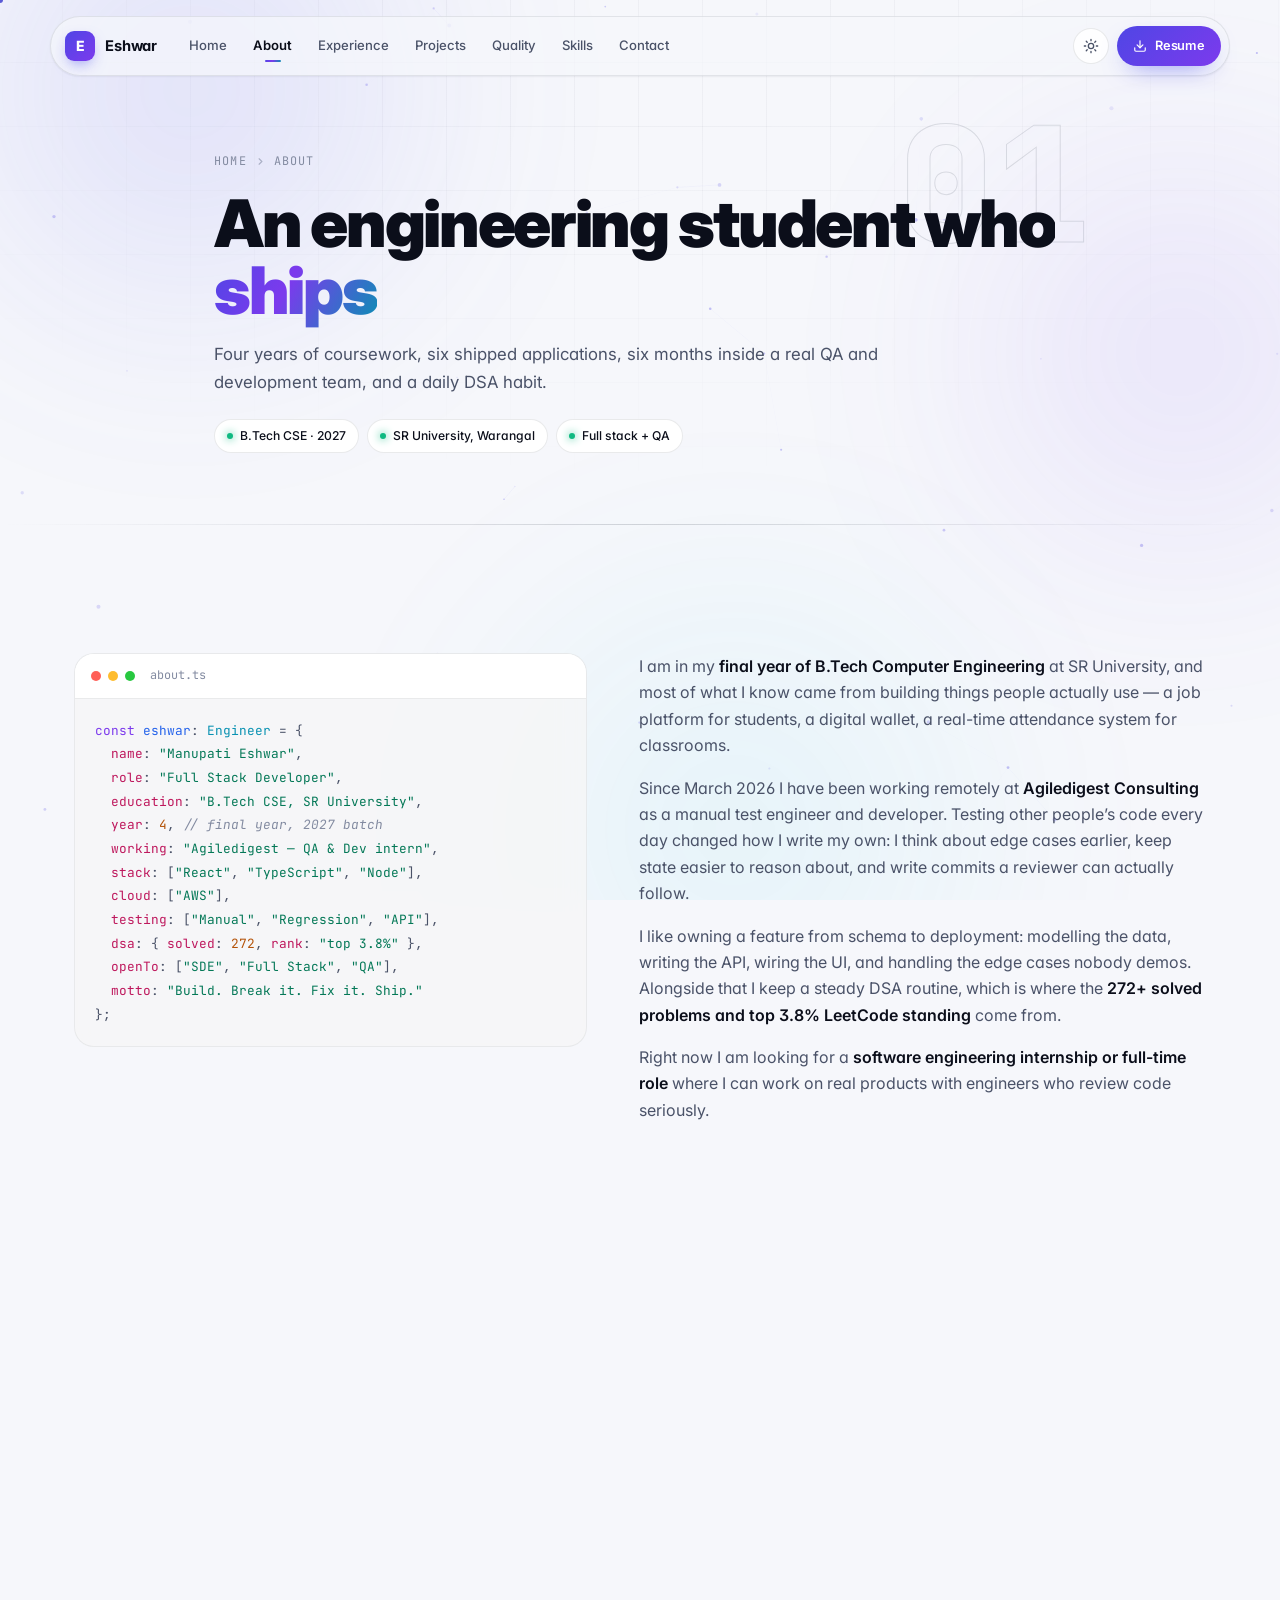
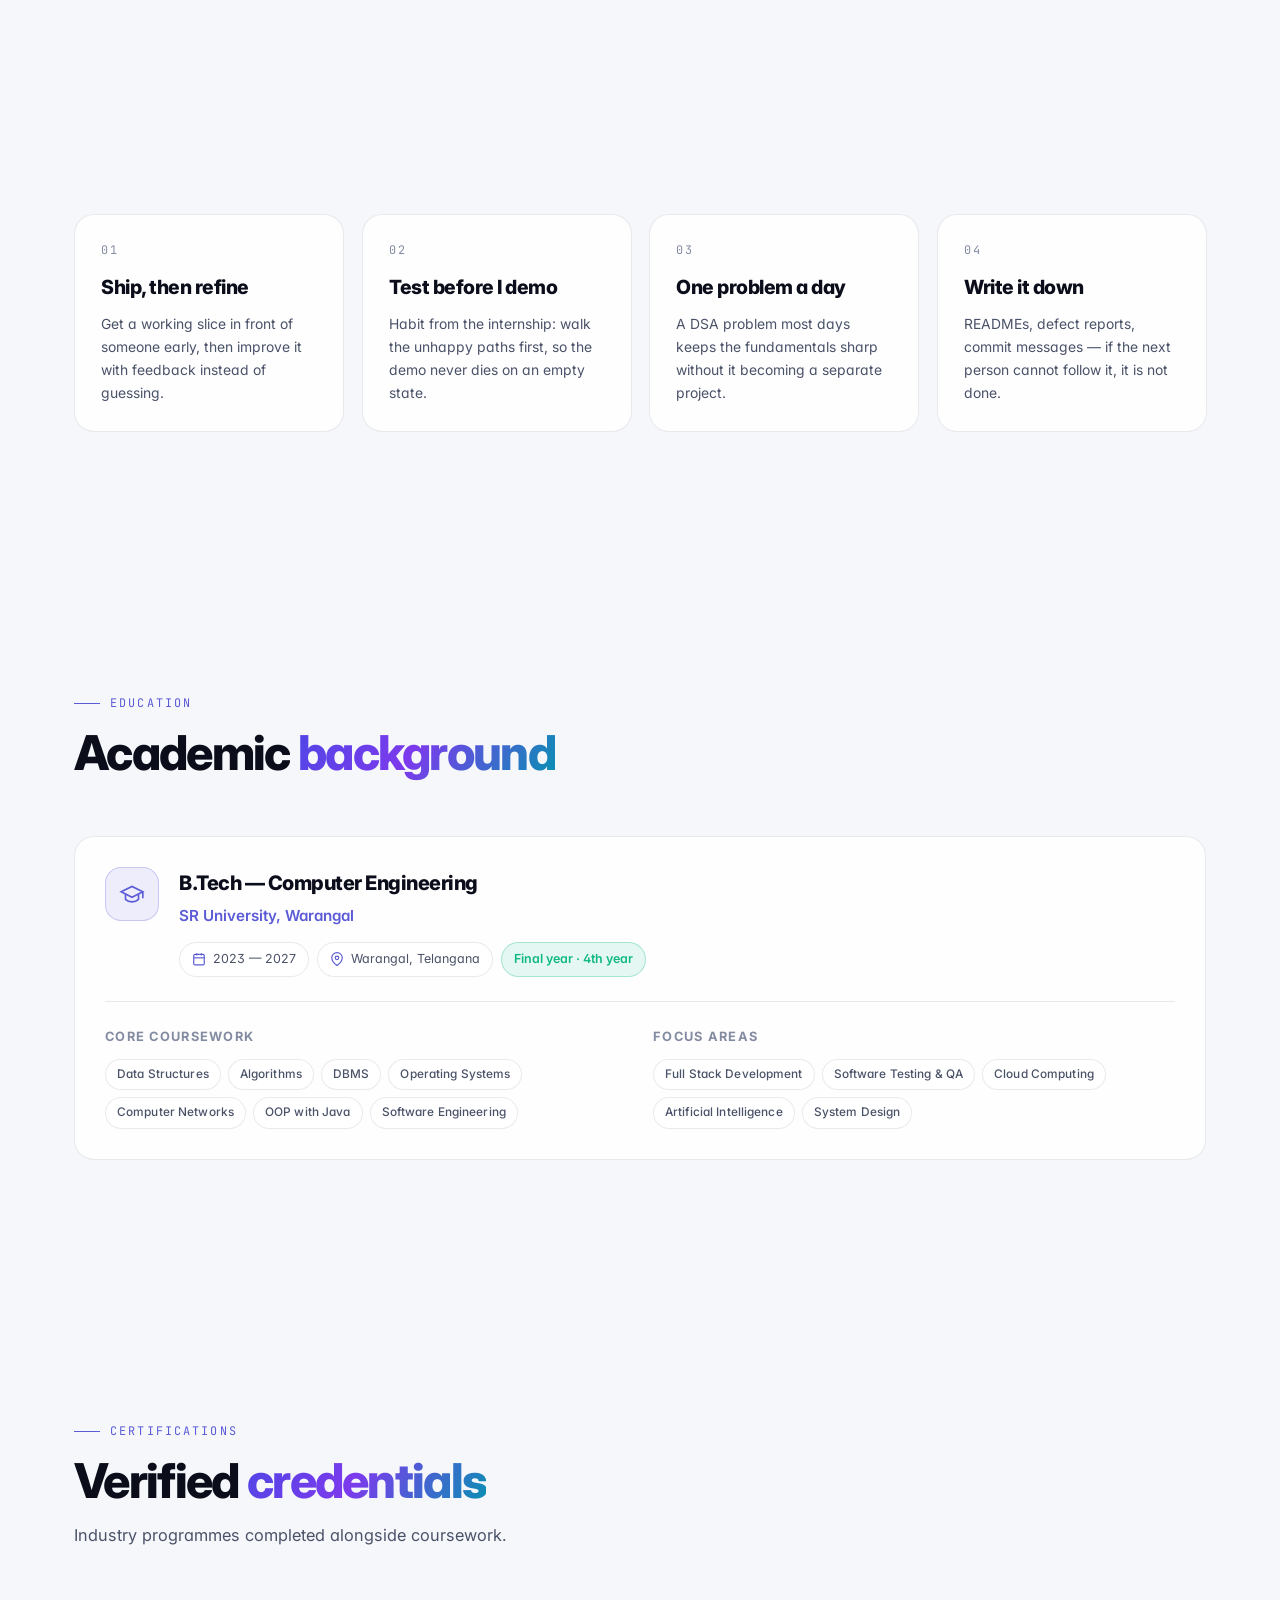
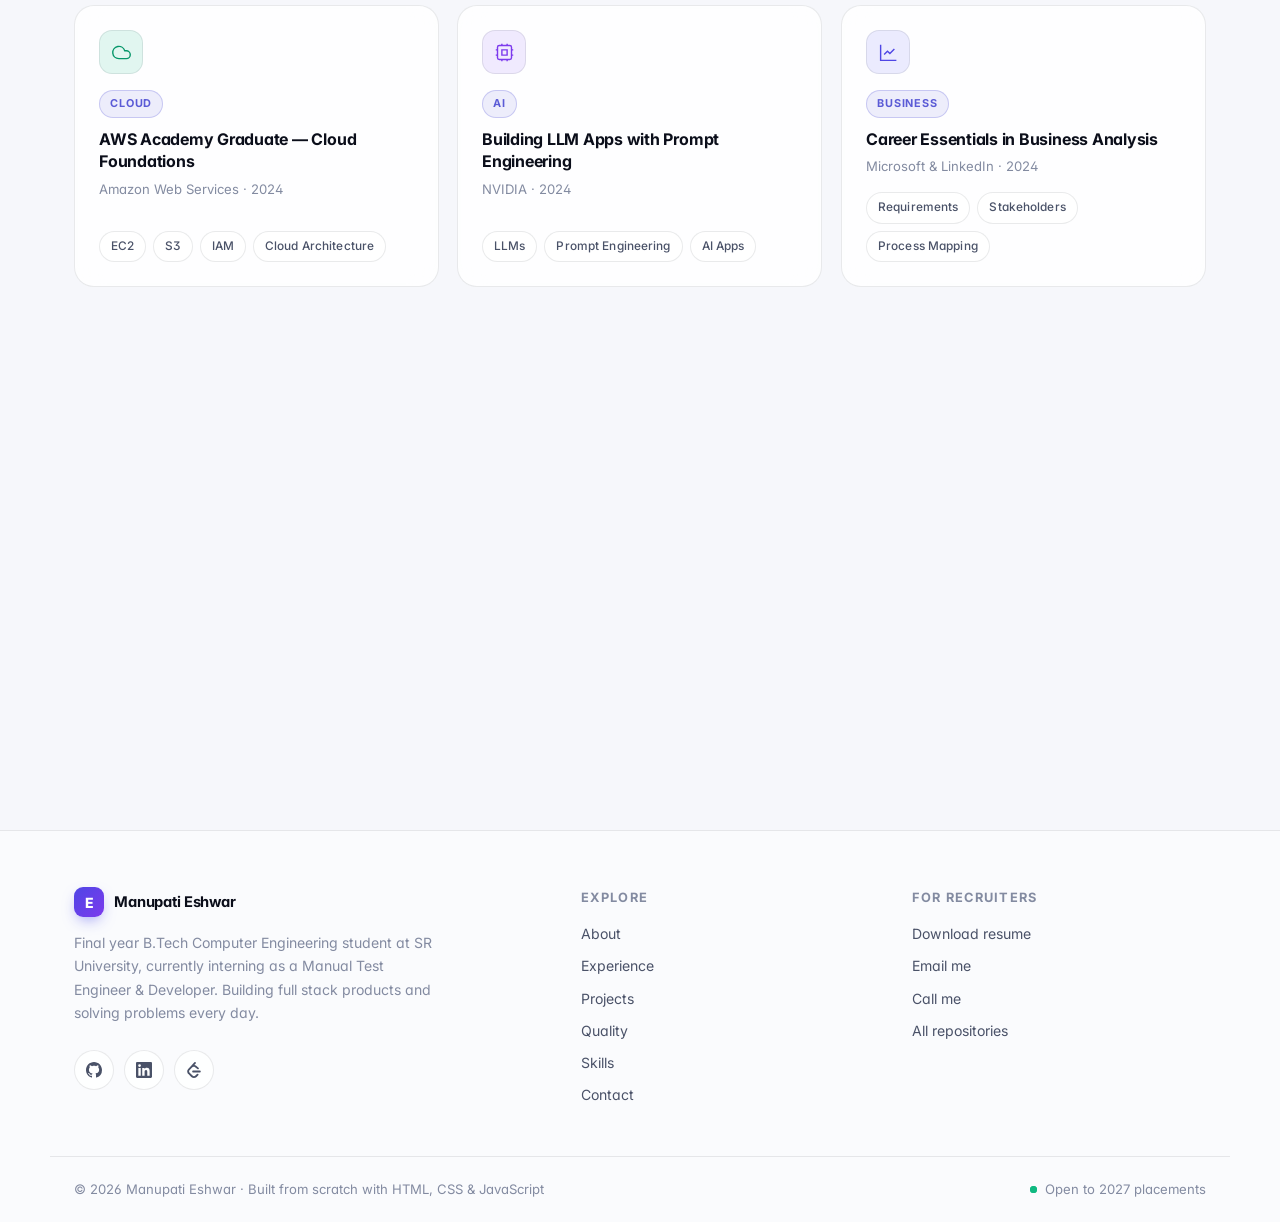
==== commit 237b0d5b: "feat: replace page transition with a smooth crossfade Drops the glitch entirely, along with the thre" ====
--- a/about.html
+++ b/about.html
@@ -34,51 +34,6 @@
 
 </head>
 <body>
-
-  <!-- GLITCH FILTERS — drive the page transition. feTurbulence with a near-zero
-       horizontal frequency produces noise that only varies down the page, so
-       feDisplacementMap shifts it in horizontal bands: a torn-scanline look
-       rather than a smear. Three seeds give the stutter something to step through. -->
-  <svg class="glitch-defs" aria-hidden="true" focusable="false" width="0" height="0">
-    <defs>
-      <filter id="tear-a" x="-12%" y="-6%" width="124%" height="112%" color-interpolation-filters="sRGB">
-        <feTurbulence type="fractalNoise" baseFrequency="0.00001 0.085" numOctaves="1" seed="7" result="n" />
-        <feDisplacementMap in="SourceGraphic" in2="n" scale="28" xChannelSelector="R" yChannelSelector="G" />
-      </filter>
-      <filter id="tear-b" x="-12%" y="-6%" width="124%" height="112%" color-interpolation-filters="sRGB">
-        <feTurbulence type="fractalNoise" baseFrequency="0.00001 0.14" numOctaves="1" seed="23" result="n" />
-        <feDisplacementMap in="SourceGraphic" in2="n" scale="17" xChannelSelector="R" yChannelSelector="G" />
-      </filter>
-      <filter id="tear-c" x="-12%" y="-6%" width="124%" height="112%" color-interpolation-filters="sRGB">
-        <feTurbulence type="fractalNoise" baseFrequency="0.00001 0.055" numOctaves="1" seed="41" result="n" />
-        <feDisplacementMap in="SourceGraphic" in2="n" scale="36" xChannelSelector="R" yChannelSelector="G" />
-      </filter>
-
-      <!-- Chromatic fringe for the moment just before everything resolves:
-           red and blue pulled apart, then screened back over green. -->
-      <filter id="rgb-split" x="-6%" y="-6%" width="112%" height="112%" color-interpolation-filters="sRGB">
-        <feOffset in="SourceGraphic" dx="-3" dy="0" result="ro" />
-        <feColorMatrix in="ro" type="matrix" result="rc"
-          values="1 0 0 0 0
-                  0 0 0 0 0
-                  0 0 0 0 0
-                  0 0 0 1 0" />
-        <feOffset in="SourceGraphic" dx="3" dy="0" result="bo" />
-        <feColorMatrix in="bo" type="matrix" result="bc"
-          values="0 0 0 0 0
-                  0 0 0 0 0
-                  0 0 1 0 0
-                  0 0 0 1 0" />
-        <feColorMatrix in="SourceGraphic" type="matrix" result="gc"
-          values="0 0 0 0 0
-                  0 1 0 0 0
-                  0 0 0 0 0
-                  0 0 0 1 0" />
-        <feBlend in="rc" in2="gc" mode="screen" result="rg" />
-        <feBlend in="rg" in2="bc" mode="screen" />
-      </filter>
-    </defs>
-  </svg>
 
   <!-- PAGE TRANSITION CURTAIN (retracts on load, closes before navigating away) -->
   <div class="page-fx in" id="page-fx" aria-hidden="true"><i></i><i></i><i></i><i></i><i></i></div>
--- a/style.css
+++ b/style.css
@@ -1349,15 +1349,16 @@
 @media print { .read-rail { display: none !important; } }
 
 /* ═══════════════════════════════════════════
-   34. PAGE TRANSITION — GLITCH & REBUILD
-   ═══════════════════════════════════════════ */
-/* The outgoing page tears apart, the incoming one snaps back into alignment.
-   Native cross-document transitions do the work; the JS curtain in script.js
-   removes itself when they are available so the two never run together. */
+   34. PAGE TRANSITION — SMOOTH CROSSFADE
+   ═══════════════════════════════════════════ */
+/* Deliberately only opacity and transform. Those are the two properties the
+   compositor can animate without laying out or repainting, which is what keeps
+   this at frame rate on a full-page snapshot — a blur or an SVG filter here
+   costs a repaint every frame and is what makes a transition feel heavy. */
 @view-transition { navigation: auto; }
 
-/* The frame holds while the content breaks — that contrast is the whole idea,
-   so the chrome is named and persists across documents instead of glitching. */
+/* Named elements persist across documents, so the frame stays put and only the
+   content moves. Nothing to re-render, and it reads as one continuous surface. */
 .nav-wrap   { view-transition-name: site-nav; }
 .footer     { view-transition-name: site-footer; }
 .read-rail  { view-transition-name: read-rail; }
@@ -1366,56 +1367,40 @@
 ::view-transition-group(site-nav),
 ::view-transition-group(site-footer),
 ::view-transition-group(read-rail),
-::view-transition-group(to-top) { animation-duration: .3s; }
-
-/* steps(1, end) is deliberate: a glitch that eases is not a glitch. Each
-   keyframe holds until the next one lands, which also means the expensive SVG
-   filter is recomputed four times rather than every frame. */
-/* Sequenced, not simultaneous: the old page is almost gone before the new one
-   starts rebuilding, otherwise both glitch at once and it reads as noise. */
-::view-transition-old(root) { animation: glitchTear  .24s steps(1, end) both; }
-::view-transition-new(root) { animation: glitchBuild .34s .14s steps(1, end) both; }
-
-@keyframes glitchTear {
-  0%   { filter: none;              transform: none;                opacity: 1; }
-  22%  { filter: url(#tear-a);      transform: translateX(-7px);    opacity: 1; }
-  45%  { filter: url(#tear-b);      transform: translateX(6px);     opacity: .92; }
-  68%  { filter: url(#tear-c);      transform: translateX(-3px);    opacity: .7; }
-  100% { filter: url(#tear-b);      transform: translateX(2px);     opacity: 0; }
-}
-
-@keyframes glitchBuild {
-  0%   { filter: url(#tear-c);      transform: translateX(9px);     opacity: .55; }
-  18%  { filter: url(#tear-a);      transform: translateX(-6px);    opacity: .7; }
-  34%  { filter: url(#tear-b);      transform: translateX(4px);     opacity: .88; }
-  48%  { filter: url(#rgb-split);   transform: translateX(-2px);    opacity: 1; }
-  60%  { filter: none;              transform: none;                opacity: 1; }
-  100% { filter: none;              transform: none;                opacity: 1; }
-}
-
-/* Travelling back tears the other way. */
-html[data-nav-dir="back"]::view-transition-old(root) { animation-name: glitchTearBack; }
-html[data-nav-dir="back"]::view-transition-new(root) { animation-name: glitchBuildBack; }
-
-@keyframes glitchTearBack {
-  0%   { filter: none;              transform: none;                opacity: 1; }
-  22%  { filter: url(#tear-b);      transform: translateX(7px);     opacity: 1; }
-  45%  { filter: url(#tear-a);      transform: translateX(-6px);    opacity: .92; }
-  68%  { filter: url(#tear-c);      transform: translateX(3px);     opacity: .7; }
-  100% { filter: url(#tear-a);      transform: translateX(-2px);    opacity: 0; }
-}
-
-@keyframes glitchBuildBack {
-  0%   { filter: url(#tear-a);      transform: translateX(-9px);    opacity: .55; }
-  18%  { filter: url(#tear-c);      transform: translateX(6px);     opacity: .7; }
-  34%  { filter: url(#tear-b);      transform: translateX(-4px);    opacity: .88; }
-  48%  { filter: url(#rgb-split);   transform: translateX(2px);     opacity: 1; }
-  60%  { filter: none;              transform: none;                opacity: 1; }
-  100% { filter: none;              transform: none;                opacity: 1; }
-}
-
-/* The filter defs live in the markup and must never take up layout space. */
-.glitch-defs { position: absolute; width: 0; height: 0; overflow: hidden; pointer-events: none; }
+::view-transition-group(to-top) { animation-duration: .35s; }
+
+::view-transition-old(root) { animation: pageOut .34s cubic-bezier(.4, 0, .2, 1) both; }
+::view-transition-new(root) { animation: pageIn  .48s cubic-bezier(.22, 1, .36, 1) both; }
+
+/* The drift is small on purpose — 18px and half a percent of scale. Enough to
+   give the change a direction, not enough to read as a slide. */
+@keyframes pageOut {
+  from { opacity: 1; transform: none; }
+  to   { opacity: 0; transform: translate3d(-14px, 0, 0) scale(.994); }
+}
+
+/* Opacity finishes at 55% while the drift keeps easing out behind it. If both
+   ran the full duration the two pages would sit half-transparent over each
+   other mid-way and the whole thing would look washed out. */
+@keyframes pageIn {
+  0%   { opacity: 0; transform: translate3d(18px, 0, 0) scale(1.006); }
+  55%  { opacity: 1; }
+  100% { opacity: 1; transform: none; }
+}
+
+/* Travelling back drifts the other way. */
+html[data-nav-dir="back"]::view-transition-old(root) { animation-name: pageOutBack; }
+html[data-nav-dir="back"]::view-transition-new(root) { animation-name: pageInBack; }
+
+@keyframes pageOutBack {
+  from { opacity: 1; transform: none; }
+  to   { opacity: 0; transform: translate3d(14px, 0, 0) scale(.994); }
+}
+@keyframes pageInBack {
+  0%   { opacity: 0; transform: translate3d(-18px, 0, 0) scale(1.006); }
+  55%  { opacity: 1; }
+  100% { opacity: 1; transform: none; }
+}
 
 @media (prefers-reduced-motion: reduce) {
   ::view-transition-group(*),
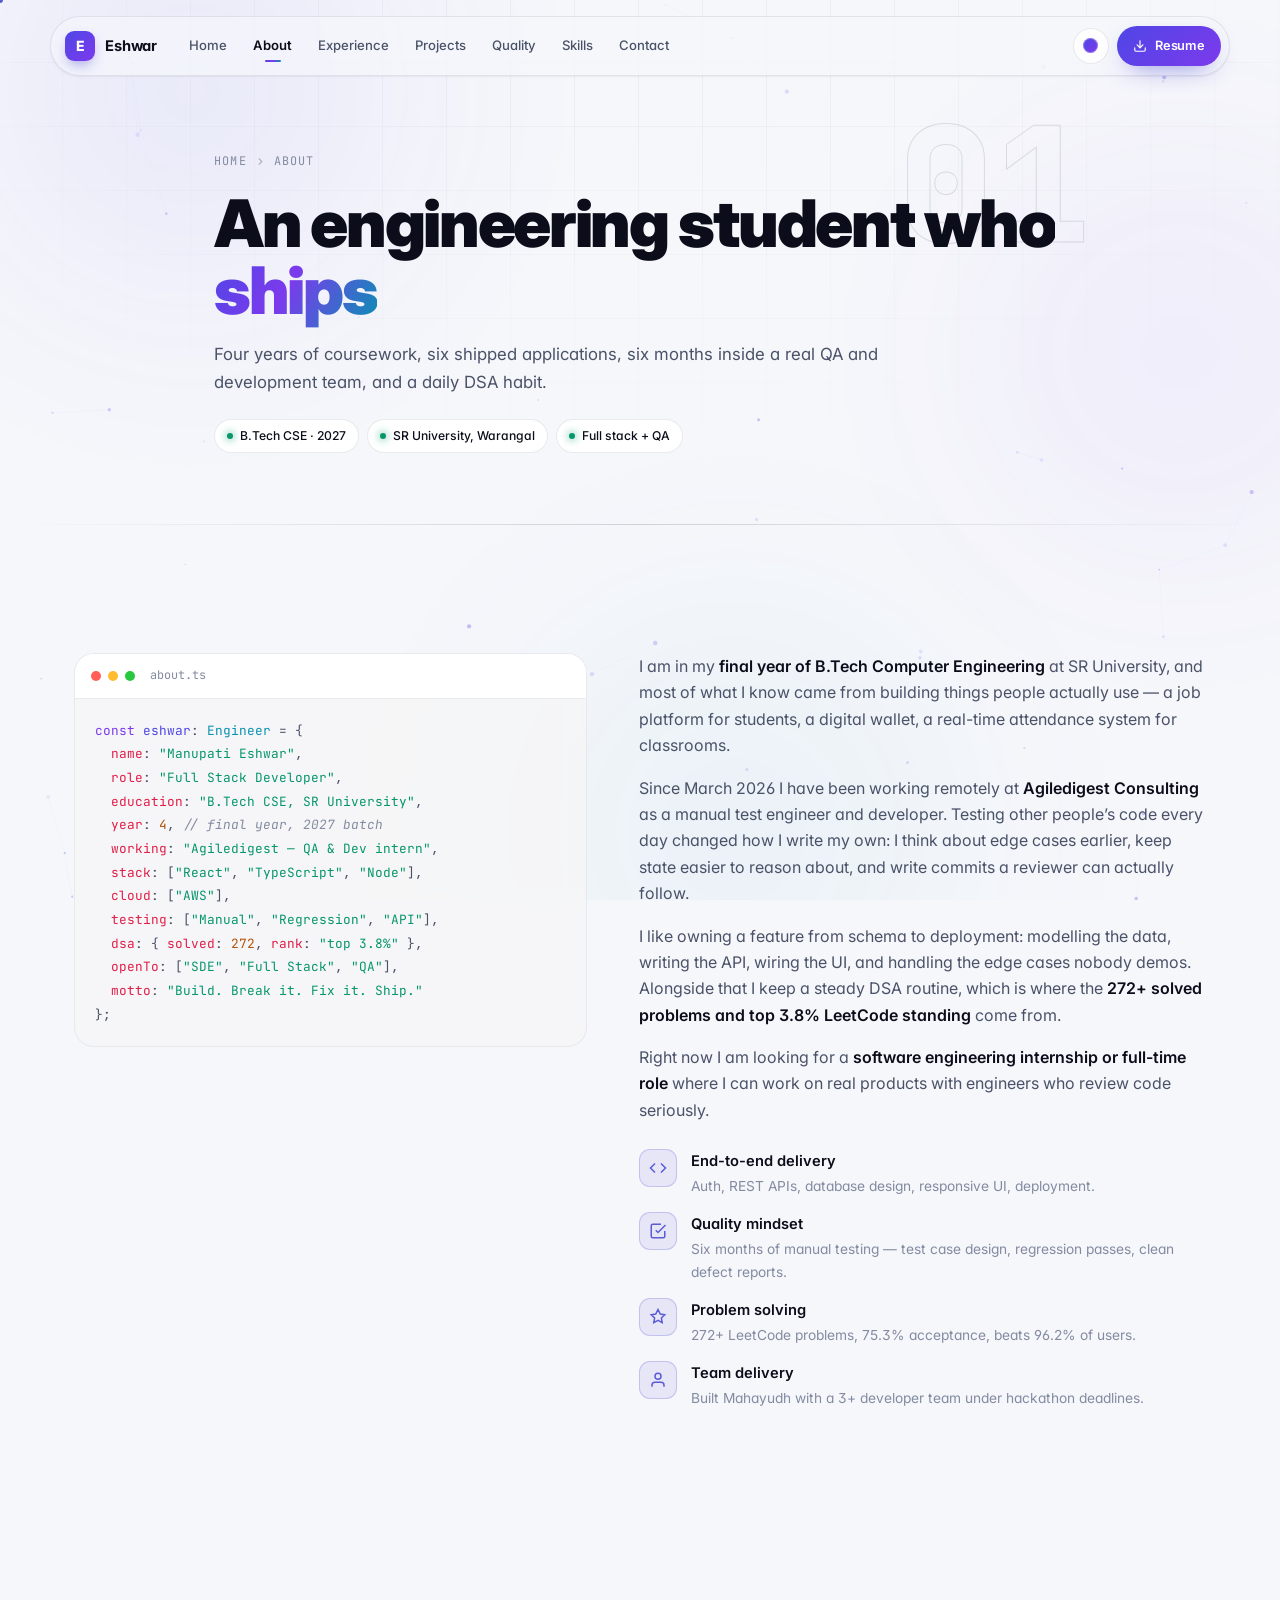
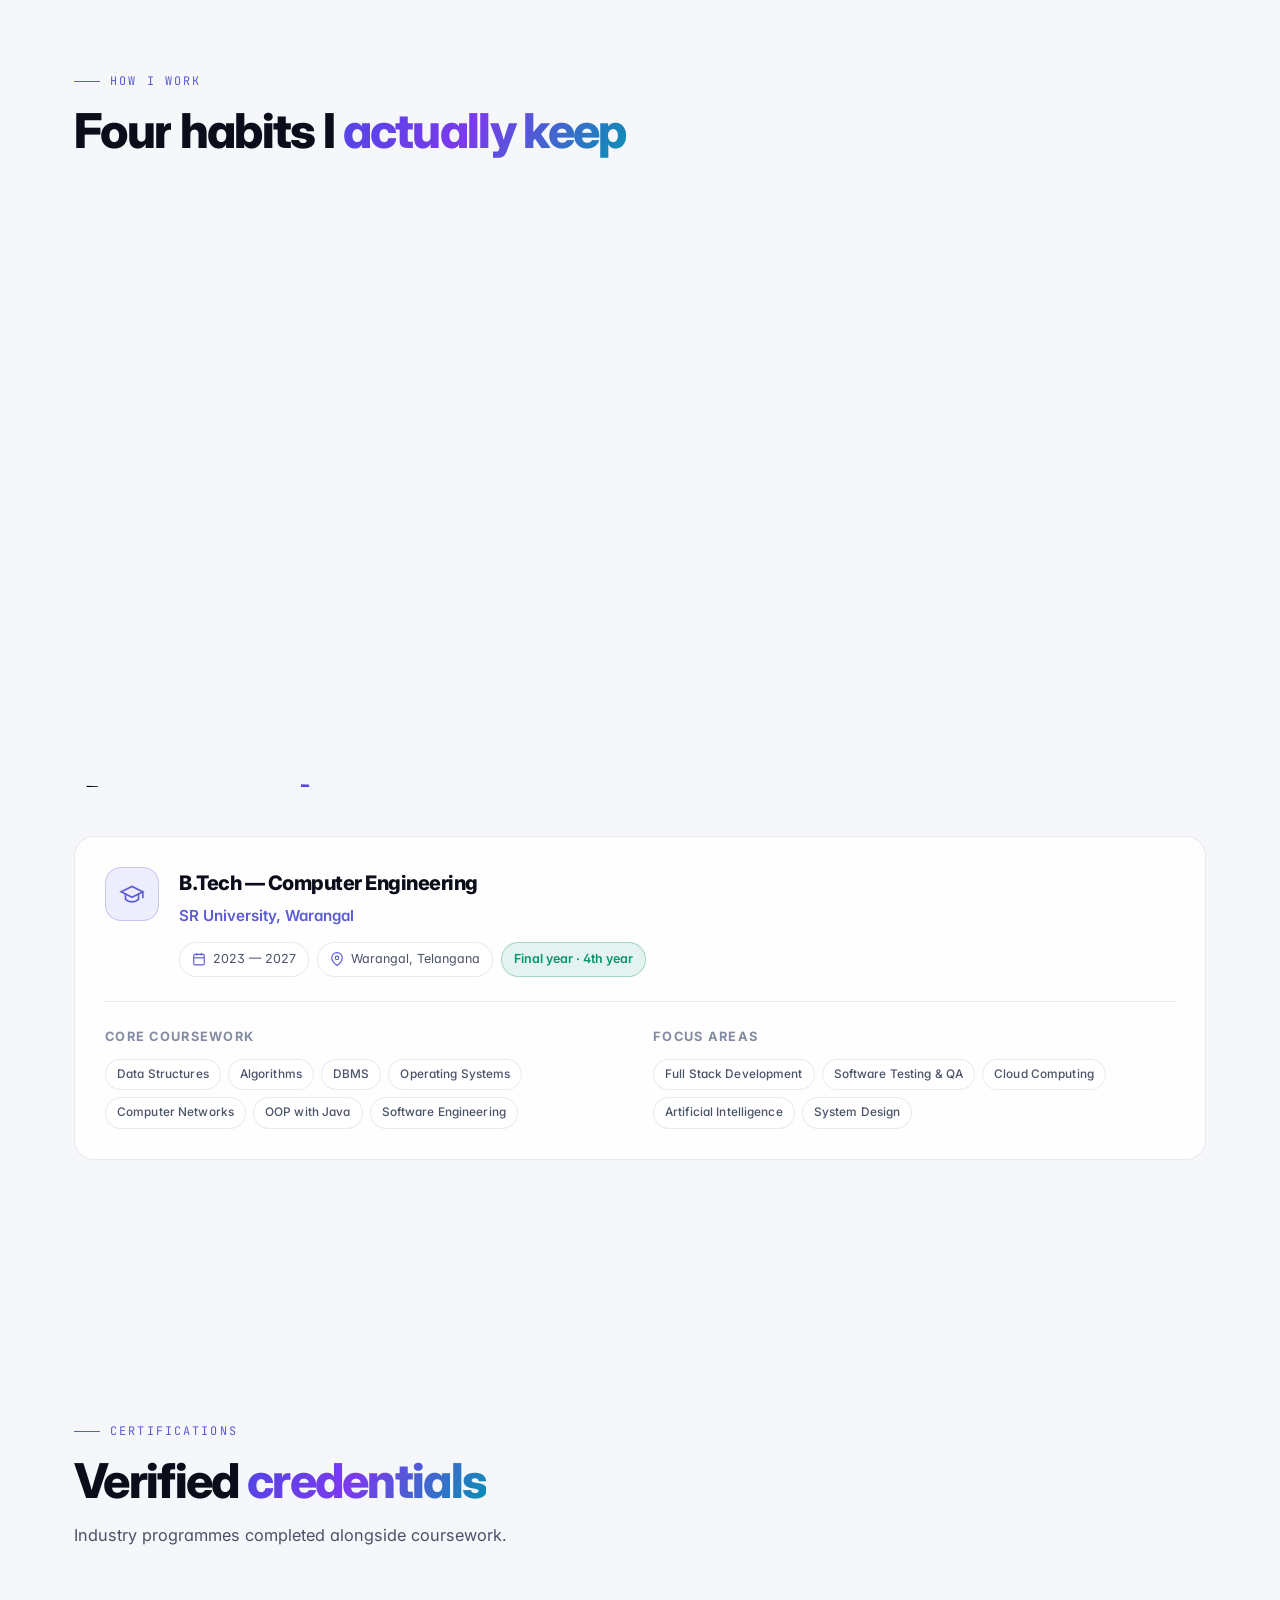
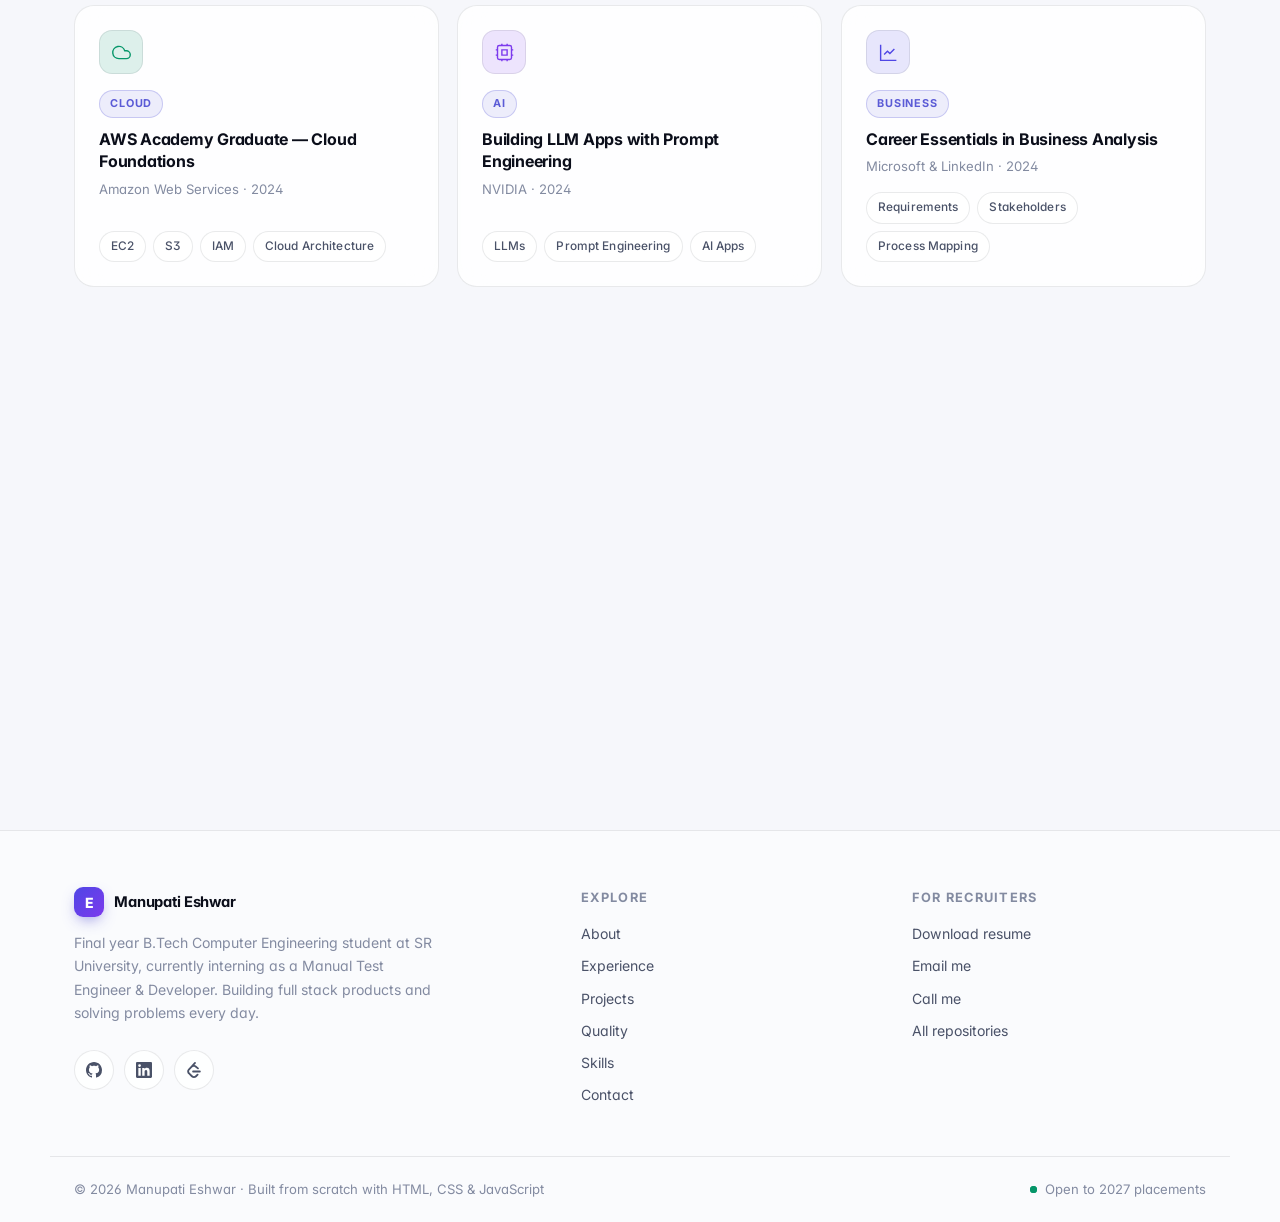
==== commit 2bcb080c: "feat: add four colour palettes and a picker Midnight and Daylight are untouched. Joining them:  - Pa" ====
--- a/about.html
+++ b/about.html
@@ -29,6 +29,14 @@
     try {
       var d = sessionStorage.getItem('nav-dir');
       if (d) document.documentElement.dataset.navDir = d;
+    } catch (e) { /* private mode */ }
+    // Apply the saved palette before first paint, otherwise the default one
+    // flashes for a frame on every navigation.
+    try {
+      var t = localStorage.getItem('theme');
+      if (t) document.documentElement.setAttribute('data-theme', t);
+      else if (matchMedia('(prefers-color-scheme: light)').matches)
+        document.documentElement.setAttribute('data-theme', 'light');
     } catch (e) { /* private mode */ }
   </script>
 
@@ -91,10 +99,12 @@
       </div>
 
       <div class="nav-actions">
-        <button class="theme-toggle" id="theme-toggle" aria-label="Toggle colour theme" title="Toggle theme">
-          <svg class="icon-sun" width="16" height="16" viewBox="0 0 24 24" fill="none" stroke="currentColor" stroke-width="2" stroke-linecap="round"><circle cx="12" cy="12" r="4"/><path d="M12 2v2M12 20v2M4.9 4.9l1.4 1.4M17.7 17.7l1.4 1.4M2 12h2M20 12h2M6.3 17.7l-1.4 1.4M19.1 4.9l-1.4 1.4"/></svg>
-          <svg class="icon-moon" width="16" height="16" viewBox="0 0 24 24" fill="none" stroke="currentColor" stroke-width="2" stroke-linecap="round" stroke-linejoin="round"><path d="M21 12.8A9 9 0 1 1 11.2 3a7 7 0 0 0 9.8 9.8z"/></svg>
-        </button>
+        <div class="palette" id="palette">
+          <button class="palette-btn" id="palette-btn" aria-label="Change colour palette" aria-expanded="false" aria-haspopup="listbox" title="Colour palette">
+            <i aria-hidden="true"></i>
+          </button>
+          <div class="palette-menu" id="palette-menu" role="listbox" aria-label="Colour palette"></div>
+        </div>
         <a href="https://drive.google.com/file/d/1tPx4ozkyeKu4W2-kRQ9kXljloqCj1vB-/view?usp=sharing" class="btn btn-sm btn-primary magnetic nav-resume" target="_blank" rel="noopener noreferrer">
           <svg width="14" height="14" viewBox="0 0 24 24" fill="none" stroke="currentColor" stroke-width="2" stroke-linecap="round" stroke-linejoin="round"><path d="M21 15v4a2 2 0 0 1-2 2H5a2 2 0 0 1-2-2v-4"/><polyline points="7 10 12 15 17 10"/><line x1="12" y1="15" x2="12" y2="3"/></svg>
           Resume
--- a/style.css
+++ b/style.css
@@ -51,6 +51,13 @@
 
   --grid-line: rgba(255,255,255,.028);
   --code-bg: rgba(255,255,255,.025);
+
+  /* Ambient + canvas, so a palette can retint the background too */
+  --aurora-a: rgba(99,102,241,.55);
+  --aurora-b: rgba(139,92,246,.45);
+  --aurora-c: rgba(34,211,238,.26);
+  --particle: 129, 140, 248;      /* raw rgb channels — read by script.js */
+  --on-accent: #fff;              /* text that sits on --grad-btn */
 }
 
 [data-theme="light"] {
@@ -65,6 +72,15 @@
   --text-2:        #4A5268;
   --text-3:        #838BA1;
 
+  /* Darkened for legibility on a light ground — the :root values are tuned
+     for dark and wash out here. Used by the skill icons and code syntax. */
+  --violet:        #7C3AED;
+  --indigo:        #4F46E5;
+  --cyan:          #0891B2;
+  --emerald:       #059669;
+  --amber:         #B45309;
+  --rose:          #E11D48;
+
   --accent:        #5B5BD6;
   --accent-soft:   rgba(91, 91, 214, 0.1);
   --accent-line:   rgba(91, 91, 214, 0.26);
@@ -80,6 +96,184 @@
 
   --grid-line: rgba(15,23,42,.035);
   --code-bg: rgba(15,23,42,.03);
+
+  --aurora-a: rgba(79,70,229,.30);
+  --aurora-b: rgba(124,58,237,.24);
+  --aurora-c: rgba(8,145,178,.18);
+  --particle: 79, 70, 229;
+  --on-accent: #fff;
+}
+
+/* ── PALETTE: PAPER ─────────────────────────────────────
+   Warm editorial light. Cream stock, ink-brown type, terracotta accent —
+   reads like a printed journal rather than another white/indigo dashboard. */
+[data-theme="paper"] {
+  --bg:            #F3EDE1;
+  --bg-2:          #FFFCF5;
+  --surface:       rgba(255, 252, 245, 0.80);
+  --surface-2:     rgba(255, 252, 245, 0.96);
+  --border:        rgba(61, 46, 31, 0.14);
+  --border-strong: rgba(61, 46, 31, 0.26);
+
+  --text:          #221A11;
+  --text-2:        #55463A;
+  --text-3:        #8A7A69;
+  --violet:        #8A5A2B;
+  --indigo:        #A8431A;
+  --cyan:          #1C6F62;
+  --emerald:       #2E7247;
+  --amber:         #A65B0B;
+  --rose:          #A63232;
+
+  --accent:        #A8431A;
+  --accent-soft:   rgba(168, 67, 26, 0.12);
+  --accent-line:   rgba(168, 67, 26, 0.30);
+
+  --grad:          linear-gradient(115deg, #7B3310 0%, #A8431A 38%, #1C6F62 100%);
+  --grad-btn:      linear-gradient(135deg, #A8431A, #7B3310);
+  --grad-border:   linear-gradient(135deg, rgba(168,67,26,.42), rgba(28,111,98,.22), rgba(123,51,16,.36));
+
+  --shadow-1: 0 1px 2px rgba(61,46,31,.08);
+  --shadow-2: 0 14px 40px -20px rgba(61,46,31,.30);
+  --shadow-3: 0 30px 70px -34px rgba(61,46,31,.38);
+  --glow:     0 0 0 1px rgba(168,67,26,.18), 0 20px 50px -28px rgba(168,67,26,.5);
+
+  --grid-line: rgba(61,46,31,.05);
+  --code-bg:   rgba(61,46,31,.045);
+  --aurora-a:  rgba(168,67,26,.26);
+  --aurora-b:  rgba(197,122,20,.20);
+  --aurora-c:  rgba(28,111,98,.15);
+  --particle:  138, 90, 43;
+  --on-accent: #FFFCF5;
+}
+
+/* ── PALETTE: BLUEPRINT ─────────────────────────────────
+   Engineering drawing. Deep navy stock with a visible grid and cyan linework. */
+[data-theme="blueprint"] {
+  --bg:            #061527;
+  --bg-2:          #0A1F38;
+  --surface:       rgba(125, 211, 252, 0.05);
+  --surface-2:     rgba(125, 211, 252, 0.09);
+  --border:        rgba(125, 211, 252, 0.17);
+  --border-strong: rgba(125, 211, 252, 0.32);
+
+  --text:          #E8F3FF;
+  --text-2:        #9DBAD8;
+  --text-3:        #6A88AA;
+  --violet:        #A5B4FC;
+  --indigo:        #38BDF8;
+  --cyan:          #67E8F9;
+  --emerald:       #5EEAD4;
+  --amber:         #FCD34D;
+  --rose:          #FDA4AF;
+
+  --accent:        #38BDF8;
+  --accent-soft:   rgba(56, 189, 248, 0.14);
+  --accent-line:   rgba(56, 189, 248, 0.34);
+
+  --grad:          linear-gradient(100deg, #7DD3FC 0%, #E0F2FE 26%, #67E8F9 54%, #38BDF8 100%);
+  --grad-btn:      linear-gradient(135deg, #0369A1, #0EA5E9);
+  --grad-border:   linear-gradient(135deg, rgba(56,189,248,.6), rgba(103,232,249,.28), rgba(125,211,252,.5));
+
+  --shadow-1: 0 1px 2px rgba(0,0,0,.45);
+  --shadow-2: 0 14px 40px -18px rgba(0,0,0,.8);
+  --shadow-3: 0 30px 70px -30px rgba(0,0,0,.9);
+  --glow:     0 0 0 1px rgba(56,189,248,.28), 0 20px 60px -25px rgba(56,189,248,.55);
+
+  /* The grid is the point of this one, so it sits higher than elsewhere. */
+  --grid-line: rgba(125,211,252,.085);
+  --code-bg:   rgba(125,211,252,.05);
+  --aurora-a:  rgba(56,189,248,.34);
+  --aurora-b:  rgba(14,165,233,.26);
+  --aurora-c:  rgba(103,232,249,.18);
+  --particle:  125, 211, 252;
+  --on-accent: #F0F9FF;
+}
+
+/* ── PALETTE: CONSOLE ───────────────────────────────────
+   Terminal output. Near-black with lime and amber — pass and warn, which is
+   what a tester stares at all day. */
+[data-theme="console"] {
+  --bg:            #090C09;
+  --bg-2:          #0E130D;
+  --surface:       rgba(163, 230, 53, 0.045);
+  --surface-2:     rgba(163, 230, 53, 0.085);
+  --border:        rgba(163, 230, 53, 0.15);
+  --border-strong: rgba(163, 230, 53, 0.28);
+
+  --text:          #EAF3E3;
+  --text-2:        #A6B89C;
+  --text-3:        #718367;
+  --violet:        #D9F99D;
+  --indigo:        #A3E635;
+  --cyan:          #4ADE80;
+  --emerald:       #4ADE80;
+  --amber:         #FBBF24;
+  --rose:          #FB7185;
+
+  --accent:        #A3E635;
+  --accent-soft:   rgba(163, 230, 53, 0.12);
+  --accent-line:   rgba(163, 230, 53, 0.32);
+
+  --grad:          linear-gradient(100deg, #FBBF24 0%, #D9F99D 30%, #A3E635 58%, #4ADE80 100%);
+  --grad-btn:      linear-gradient(135deg, #3F6212, #65A30D);
+  --grad-border:   linear-gradient(135deg, rgba(163,230,53,.55), rgba(251,191,36,.28), rgba(74,222,128,.45));
+
+  --shadow-1: 0 1px 2px rgba(0,0,0,.5);
+  --shadow-2: 0 14px 40px -18px rgba(0,0,0,.85);
+  --shadow-3: 0 30px 70px -30px rgba(0,0,0,.92);
+  --glow:     0 0 0 1px rgba(163,230,53,.26), 0 20px 60px -25px rgba(163,230,53,.45);
+
+  --grid-line: rgba(163,230,53,.04);
+  --code-bg:   rgba(163,230,53,.045);
+  --aurora-a:  rgba(163,230,53,.26);
+  --aurora-b:  rgba(251,191,36,.18);
+  --aurora-c:  rgba(74,222,128,.18);
+  --particle:  163, 230, 53;
+  --on-accent: #F7FEE7;
+}
+
+/* ── PALETTE: INK ───────────────────────────────────────
+   Monochrome with one red. Everything is greyscale except what matters, which
+   makes the accent do real work instead of decorating. */
+[data-theme="ink"] {
+  --bg:            #08080A;
+  --bg-2:          #101014;
+  --surface:       rgba(255, 255, 255, 0.04);
+  --surface-2:     rgba(255, 255, 255, 0.075);
+  --border:        rgba(255, 255, 255, 0.12);
+  --border-strong: rgba(255, 255, 255, 0.22);
+
+  --text:          #FAFAFA;
+  --text-2:        #A6A6AD;
+  --text-3:        #6E6E77;
+  --violet:        #E4E4E7;
+  --indigo:        #FAFAFA;
+  --cyan:          #A1A1AA;
+  --emerald:       #D4D4D8;
+  --amber:         #FF8A7D;
+  --rose:          #FF453A;
+
+  --accent:        #FF453A;
+  --accent-soft:   rgba(255, 69, 58, 0.12);
+  --accent-line:   rgba(255, 69, 58, 0.34);
+
+  --grad:          linear-gradient(100deg, #FAFAFA 0%, #FF453A 46%, #FF9A90 68%, #FAFAFA 100%);
+  --grad-btn:      linear-gradient(135deg, #D92316, #FF453A);
+  --grad-border:   linear-gradient(135deg, rgba(255,69,58,.55), rgba(255,255,255,.22), rgba(255,69,58,.4));
+
+  --shadow-1: 0 1px 2px rgba(0,0,0,.5);
+  --shadow-2: 0 14px 40px -18px rgba(0,0,0,.85);
+  --shadow-3: 0 30px 70px -30px rgba(0,0,0,.95);
+  --glow:     0 0 0 1px rgba(255,69,58,.26), 0 20px 60px -25px rgba(255,69,58,.45);
+
+  --grid-line: rgba(255,255,255,.03);
+  --code-bg:   rgba(255,255,255,.035);
+  --aurora-a:  rgba(255,69,58,.24);
+  --aurora-b:  rgba(255,255,255,.06);
+  --aurora-c:  rgba(255,69,58,.13);
+  --particle:  190, 190, 198;
+  --on-accent: #FFF5F4;
 }
 
 /* ═══════════════════════════════════════════
@@ -117,7 +311,7 @@
   border-radius: 6px;
 }
 
-::selection { background: rgba(99,102,241,.32); color: var(--text); }
+::selection { background: color-mix(in srgb, var(--accent) 32%, transparent); color: var(--text); }
 
 ::-webkit-scrollbar { width: 10px; }
 ::-webkit-scrollbar-track { background: var(--bg); }
@@ -178,9 +372,9 @@
   filter: blur(110px); opacity: .5;
   will-change: transform;
 }
-.aurora-1 { width: 620px; height: 620px; top: -220px; left: -120px; background: radial-gradient(circle, rgba(99,102,241,.55), transparent 65%); animation: drift1 24s ease-in-out infinite; }
-.aurora-2 { width: 560px; height: 560px; top: 8%; right: -180px; background: radial-gradient(circle, rgba(139,92,246,.45), transparent 65%); animation: drift2 30s ease-in-out infinite; }
-.aurora-3 { width: 700px; height: 700px; bottom: -280px; left: 30%; background: radial-gradient(circle, rgba(34,211,238,.26), transparent 65%); animation: drift3 34s ease-in-out infinite; }
+.aurora-1 { width: 620px; height: 620px; top: -220px; left: -120px; background: radial-gradient(circle, var(--aurora-a), transparent 65%); animation: drift1 24s ease-in-out infinite; }
+.aurora-2 { width: 560px; height: 560px; top: 8%; right: -180px; background: radial-gradient(circle, var(--aurora-b), transparent 65%); animation: drift2 30s ease-in-out infinite; }
+.aurora-3 { width: 700px; height: 700px; bottom: -280px; left: 30%; background: radial-gradient(circle, var(--aurora-c), transparent 65%); animation: drift3 34s ease-in-out infinite; }
 [data-theme="light"] .aurora { opacity: .42; filter: blur(120px); }
 
 @keyframes drift1 { 0%,100% { transform: translate(0,0) scale(1); } 50% { transform: translate(80px, 60px) scale(1.12); } }
@@ -215,7 +409,7 @@
    6. SCROLL PROGRESS
    ═══════════════════════════════════════════ */
 .scroll-progress { position: fixed; top: 0; left: 0; right: 0; height: 2px; z-index: 1200; background: transparent; }
-.scroll-progress span { display: block; height: 100%; width: 0%; background: var(--grad); box-shadow: 0 0 14px rgba(99,102,241,.7); }
+.scroll-progress span { display: block; height: 100%; width: 0%; background: var(--grad); box-shadow: 0 0 14px color-mix(in srgb, var(--accent) 70%, transparent); }
 
 /* ═══════════════════════════════════════════
    7. NAV
@@ -239,7 +433,7 @@
 .nav-logo-mark {
   display: grid; place-items: center; width: 30px; height: 30px;
   border-radius: 9px; background: var(--grad-btn); color: #fff;
-  font-weight: 800; font-size: .88rem; box-shadow: 0 6px 16px -6px rgba(99,102,241,.9);
+  font-weight: 800; font-size: .88rem; box-shadow: 0 6px 16px -6px color-mix(in srgb, var(--accent) 90%, transparent);
   transition: transform .4s var(--spring);
 }
 .nav-logo:hover .nav-logo-mark { transform: rotate(-8deg) scale(1.08); }
@@ -261,17 +455,7 @@
 
 .nav-actions { display: flex; align-items: center; gap: 8px; margin-left: auto; }
 
-.theme-toggle {
-  display: grid; place-items: center; width: 36px; height: 36px;
-  border-radius: var(--r-full); border: 1px solid var(--border);
-  color: var(--text-2); background: var(--surface);
-  transition: color .25s, border-color .25s, transform .3s var(--spring), background .25s;
-}
-.theme-toggle:hover { color: var(--text); border-color: var(--border-strong); transform: rotate(18deg); }
-.theme-toggle .icon-sun { display: none; }
-.theme-toggle .icon-moon { display: block; }
-[data-theme="light"] .theme-toggle .icon-sun { display: block; }
-[data-theme="light"] .theme-toggle .icon-moon { display: none; }
+/* (theme-toggle replaced by the palette picker — see section 38) */
 
 .nav-toggle { display: none; flex-direction: column; gap: 5px; width: 38px; height: 36px; align-items: center; justify-content: center; border-radius: var(--r-full); border: 1px solid var(--border); }
 .nav-toggle span { display: block; width: 16px; height: 1.6px; border-radius: 2px; background: var(--text); transition: transform .3s var(--ease), opacity .2s; }
@@ -290,14 +474,14 @@
   transition: transform .3s var(--spring), box-shadow .3s var(--ease), border-color .3s, background .3s, color .3s;
 }
 .btn-sm { padding: 9px 16px; font-size: .8rem; }
-.btn-primary { background: var(--grad-btn); color: #fff; box-shadow: 0 10px 26px -12px rgba(99,102,241,.9); }
+.btn-primary { background: var(--grad-btn); color: var(--on-accent); box-shadow: 0 10px 26px -12px color-mix(in srgb, var(--accent) 90%, transparent); }
 .btn-primary::after {
   content: ''; position: absolute; inset: 0;
   background: linear-gradient(120deg, transparent 20%, rgba(255,255,255,.34) 50%, transparent 80%);
   transform: translateX(-120%); transition: transform .7s var(--ease-out);
 }
 .btn-primary:hover::after { transform: translateX(120%); }
-.btn-primary:hover { box-shadow: 0 16px 36px -14px rgba(99,102,241,1); }
+.btn-primary:hover { box-shadow: 0 16px 36px -14px color-mix(in srgb, var(--accent) 100%, transparent); }
 .btn-ghost { background: var(--surface); color: var(--text); border: 1px solid var(--border); }
 .btn-ghost:hover { border-color: var(--accent-line); background: var(--surface-2); }
 .btn:active { transform: scale(.97); }
@@ -321,7 +505,7 @@
 }
 .card::before {
   content: ''; position: absolute; inset: 0; border-radius: inherit;
-  background: radial-gradient(420px circle at var(--mx, 50%) var(--my, 0%), rgba(129,140,248,.14), transparent 62%);
+  background: radial-gradient(420px circle at var(--mx, 50%) var(--my, 0%), color-mix(in srgb, var(--accent) 15%, transparent), transparent 62%);
   opacity: 0; transition: opacity .4s var(--ease); pointer-events: none;
 }
 .card:hover::before { opacity: 1; }
@@ -432,7 +616,7 @@
   display: grid; place-items: center; width: 46px; height: 46px; flex-shrink: 0;
   border-radius: 14px; background: var(--grad-btn); color: #fff;
   font-weight: 800; font-size: .95rem; letter-spacing: -.02em;
-  box-shadow: 0 10px 24px -12px rgba(99,102,241,1);
+  box-shadow: 0 10px 24px -12px color-mix(in srgb, var(--accent) 100%, transparent);
 }
 .snapshot-titles { min-width: 0; }
 .snapshot-head h2 { font-size: .98rem; font-weight: 700; letter-spacing: -.01em; }
@@ -512,14 +696,13 @@
 .code-bar span { margin-left: 8px; font-family: 'JetBrains Mono', monospace; font-size: .74rem; color: var(--text-3); }
 .about-code pre { padding: 20px; overflow-x: auto; background: var(--code-bg); }
 .about-code code { font-family: 'JetBrains Mono', monospace; font-size: .8rem; line-height: 1.85; color: var(--text-2); }
-.c-key { color: #C084FC; } .c-var { color: #60A5FA; } .c-type { color: #22D3EE; }
-.c-prop { color: #F0ABFC; } .c-str { color: #6EE7B7; } .c-num { color: #FBBF24; } .c-cmt { color: var(--text-3); font-style: italic; }
-[data-theme="light"] .c-key { color: #7C3AED; }
-[data-theme="light"] .c-var { color: #2563EB; }
-[data-theme="light"] .c-type { color: #0891B2; }
-[data-theme="light"] .c-prop { color: #BE185D; }
-[data-theme="light"] .c-str { color: #047857; }
-[data-theme="light"] .c-num { color: #B45309; }
+.c-key  { color: var(--violet); }
+.c-var  { color: var(--indigo); }
+.c-type { color: var(--cyan); }
+.c-prop { color: var(--rose); }
+.c-str  { color: var(--emerald); }
+.c-num  { color: var(--amber); }
+.c-cmt  { color: var(--text-3); font-style: italic; }
 
 .about-copy p { color: var(--text-2); margin-bottom: 16px; font-size: 1rem; }
 .about-copy strong { color: var(--text); font-weight: 600; }
@@ -545,7 +728,7 @@
 .timeline::after {
   content: ''; position: absolute; left: 9px; top: 6px; width: 2px; border-radius: 2px;
   height: var(--tl-progress, 0%); background: var(--grad);
-  box-shadow: 0 0 12px rgba(99,102,241,.6);
+  box-shadow: 0 0 12px color-mix(in srgb, var(--accent) 60%, transparent);
   transition: height .2s linear;
 }
 .tl-item { position: relative; }
@@ -589,18 +772,12 @@
 }
 .skill-icon svg { width: 22px; height: 22px; }
 .skill-card:hover .skill-icon { transform: translateY(-4px) rotate(-6deg); }
-.i-violet  { background: rgba(139,92,246,.12); color: #A78BFA; }
-.i-indigo  { background: rgba(99,102,241,.12); color: #818CF8; }
-.i-cyan    { background: rgba(34,211,238,.12); color: #22D3EE; }
-.i-emerald { background: rgba(16,185,129,.12); color: #34D399; }
-.i-amber   { background: rgba(245,158,11,.12); color: #FBBF24; }
-.i-rose    { background: rgba(244,63,94,.12);  color: #FB7185; }
-[data-theme="light"] .i-violet  { color: #7C3AED; }
-[data-theme="light"] .i-indigo  { color: #4F46E5; }
-[data-theme="light"] .i-cyan    { color: #0891B2; }
-[data-theme="light"] .i-emerald { color: #059669; }
-[data-theme="light"] .i-amber   { color: #B45309; }
-[data-theme="light"] .i-rose    { color: #E11D48; }
+.i-violet  { background: color-mix(in srgb, var(--violet) 13%, transparent);  color: var(--violet); }
+.i-indigo  { background: color-mix(in srgb, var(--indigo) 13%, transparent);  color: var(--indigo); }
+.i-cyan    { background: color-mix(in srgb, var(--cyan) 13%, transparent);    color: var(--cyan); }
+.i-emerald { background: color-mix(in srgb, var(--emerald) 13%, transparent); color: var(--emerald); }
+.i-amber   { background: color-mix(in srgb, var(--amber) 13%, transparent);   color: var(--amber); }
+.i-rose    { background: color-mix(in srgb, var(--rose) 13%, transparent);    color: var(--rose); }
 
 .skill-card h3 { font-size: 1.05rem; font-weight: 700; letter-spacing: -.02em; }
 .skill-card p { margin: 7px 0 16px; font-size: .87rem; color: var(--text-3); }
@@ -613,7 +790,7 @@
   position: relative; padding: 34px;
   display: flex; flex-direction: column; justify-content: space-between; gap: 30px;
   background:
-    radial-gradient(circle at 30% 20%, rgba(99,102,241,.22), transparent 60%),
+    radial-gradient(circle at 30% 20%, color-mix(in srgb, var(--accent) 22%, transparent), transparent 60%),
     radial-gradient(circle at 80% 80%, rgba(34,211,238,.14), transparent 55%),
     var(--surface-2);
   border-right: 1px solid var(--border);
@@ -629,7 +806,7 @@
   padding: 6px 14px; border-radius: var(--r-full);
   background: var(--grad-btn); color: #fff;
   font-size: .72rem; font-weight: 700; letter-spacing: .06em; text-transform: uppercase;
-  box-shadow: 0 10px 24px -12px rgba(99,102,241,1);
+  box-shadow: 0 10px 24px -12px color-mix(in srgb, var(--accent) 100%, transparent);
 }
 .featured-glyph { position: relative; display: grid; place-items: center; flex: 1; color: var(--accent); opacity: .85; }
 .featured-glyph svg { width: 100px; height: 100px; animation: floaty 6s ease-in-out infinite; }
@@ -659,7 +836,7 @@
   transition: color .25s, border-color .25s, background .25s, transform .25s var(--spring);
 }
 .filter:hover { color: var(--text); border-color: var(--accent-line); transform: translateY(-2px); }
-.filter.active { background: var(--grad-btn); color: #fff; border-color: transparent; box-shadow: 0 8px 22px -12px rgba(99,102,241,.9); }
+.filter.active { background: var(--grad-btn); color: var(--on-accent); border-color: transparent; box-shadow: 0 8px 22px -12px color-mix(in srgb, var(--accent) 90%, transparent); }
 
 .projects-grid { display: grid; grid-template-columns: repeat(auto-fill, minmax(320px, 1fr)); gap: 18px; }
 .project { display: flex; flex-direction: column; padding: 24px; }
@@ -743,16 +920,16 @@
 .contrib-grid::-webkit-scrollbar { height: 5px; }
 .gh-cell { width: 11px; height: 11px; border-radius: 2.5px; background: var(--surface-2); transition: transform .2s var(--spring); }
 .gh-cell:hover { transform: scale(1.4); }
-.gh-cell[data-level="1"] { background: rgba(99,102,241,.32); }
-.gh-cell[data-level="2"] { background: rgba(99,102,241,.55); }
-.gh-cell[data-level="3"] { background: rgba(99,102,241,.78); }
-.gh-cell[data-level="4"] { background: #818CF8; box-shadow: 0 0 8px rgba(129,140,248,.5); }
+.gh-cell[data-level="1"] { background: color-mix(in srgb, var(--accent) 26%, transparent); }
+.gh-cell[data-level="2"] { background: color-mix(in srgb, var(--accent) 46%, transparent); }
+.gh-cell[data-level="3"] { background: color-mix(in srgb, var(--accent) 68%, transparent); }
+.gh-cell[data-level="4"] { background: var(--accent); box-shadow: 0 0 8px color-mix(in srgb, var(--accent) 50%, transparent); }
 .contrib-legend { display: flex; align-items: center; gap: 5px; font-size: .72rem; color: var(--text-3); }
 .contrib-legend i { width: 11px; height: 11px; border-radius: 2.5px; background: var(--surface-2); }
-.contrib-legend i[data-level="1"] { background: rgba(99,102,241,.32); }
-.contrib-legend i[data-level="2"] { background: rgba(99,102,241,.55); }
-.contrib-legend i[data-level="3"] { background: rgba(99,102,241,.78); }
-.contrib-legend i[data-level="4"] { background: #818CF8; }
+.contrib-legend i[data-level="1"] { background: color-mix(in srgb, var(--accent) 26%, transparent); }
+.contrib-legend i[data-level="2"] { background: color-mix(in srgb, var(--accent) 46%, transparent); }
+.contrib-legend i[data-level="3"] { background: color-mix(in srgb, var(--accent) 68%, transparent); }
+.contrib-legend i[data-level="4"] { background: var(--accent); }
 
 /* ═══════════════════════════════════════════
    17. CERTIFICATIONS
@@ -800,7 +977,7 @@
   font-size: .78rem; color: var(--text-2);
 }
 .edu-meta svg { width: 14px; height: 14px; color: var(--accent); }
-.edu-pill { color: var(--emerald) !important; border-color: rgba(16,185,129,.3) !important; background: rgba(16,185,129,.1) !important; font-weight: 600; }
+.edu-pill { color: var(--emerald) !important; border-color: color-mix(in srgb, var(--emerald) 30%, transparent) !important; background: color-mix(in srgb, var(--emerald) 10%, transparent) !important; font-weight: 600; }
 .edu-cols { display: grid; grid-template-columns: 1fr 1fr; gap: 26px; padding-top: 24px; }
 .edu-cols h4 { font-size: .8rem; letter-spacing: .1em; text-transform: uppercase; color: var(--text-3); margin-bottom: 12px; }
 
@@ -1076,7 +1253,7 @@
 .now-logo {
   width: 46px; height: 46px; flex-shrink: 0; border-radius: var(--r-md);
   display: grid; place-items: center; font-weight: 800; font-size: 1.05rem;
-  background: var(--grad-btn); color: #fff; box-shadow: var(--glow);
+  background: var(--grad-btn); color: var(--on-accent); box-shadow: var(--glow);
 }
 .now-titles { min-width: 0; flex: 1; }
 .now-titles h3 { font-size: 1.12rem; font-weight: 800; letter-spacing: -.02em; }
@@ -1084,7 +1261,7 @@
 .badge-live {
   display: inline-flex; align-items: center; gap: 7px; flex-shrink: 0;
   padding: 7px 14px; border-radius: var(--r-full);
-  background: rgba(16,185,129,.12); border: 1px solid rgba(16,185,129,.32);
+  background: color-mix(in srgb, var(--emerald) 12%, transparent); border: 1px solid color-mix(in srgb, var(--emerald) 32%, transparent);
   color: var(--emerald); font-size: .74rem; font-weight: 700;
   letter-spacing: .08em; text-transform: uppercase;
 }
@@ -1126,9 +1303,9 @@
   background: var(--grad-btn);
   transition: width 1.3s var(--ease-out);
 }
-.meter-fill.c-cyan { background: linear-gradient(135deg, #22D3EE, #6366F1); }
-.meter-fill.c-emerald { background: linear-gradient(135deg, #10B981, #22D3EE); }
-.meter-fill.c-amber { background: linear-gradient(135deg, #F59E0B, #F43F5E); }
+.meter-fill.c-cyan { background: linear-gradient(135deg, var(--cyan), var(--indigo)); }
+.meter-fill.c-emerald { background: linear-gradient(135deg, var(--emerald), var(--cyan)); }
+.meter-fill.c-amber { background: linear-gradient(135deg, var(--amber), var(--rose)); }
 
 /* ═══════════════════════════════════════════
    28. HOME TEASER CARDS
@@ -1422,7 +1599,7 @@
   letter-spacing: .12em; text-transform: uppercase; font-weight: 600;
 }
 .hat-build .hat-tag { background: var(--accent-soft); color: var(--accent); border: 1px solid var(--accent-line); }
-.hat-break .hat-tag { background: rgba(244,63,94,.12); color: var(--rose); border: 1px solid rgba(244,63,94,.3); }
+.hat-break .hat-tag { background: color-mix(in srgb, var(--rose) 12%, transparent); color: var(--rose); border: 1px solid color-mix(in srgb, var(--rose) 30%, transparent); }
 .hat h3 { font-size: 1.32rem; font-weight: 800; letter-spacing: -.025em; }
 .hat p { font-size: .9rem; color: var(--text-2); }
 .hat ul { display: grid; gap: 9px; margin-top: 2px; }
@@ -1461,10 +1638,10 @@
   font-size: .68rem; font-weight: 700; letter-spacing: .08em; text-transform: uppercase;
   border: 1px solid transparent; white-space: nowrap;
 }
-.sev-critical { background: rgba(244,63,94,.14);  color: var(--rose);    border-color: rgba(244,63,94,.32); }
-.sev-major    { background: rgba(245,158,11,.14); color: var(--amber);   border-color: rgba(245,158,11,.32); }
-.sev-minor    { background: rgba(34,211,238,.12); color: var(--cyan);    border-color: rgba(34,211,238,.3); }
-.sev-fixed    { background: rgba(16,185,129,.12); color: var(--emerald); border-color: rgba(16,185,129,.32); }
+.sev-critical { background: color-mix(in srgb, var(--rose) 14%, transparent); color: var(--rose); border-color: color-mix(in srgb, var(--rose) 32%, transparent); }
+.sev-major { background: color-mix(in srgb, var(--amber) 14%, transparent); color: var(--amber); border-color: color-mix(in srgb, var(--amber) 32%, transparent); }
+.sev-minor { background: color-mix(in srgb, var(--cyan) 14%, transparent); color: var(--cyan); border-color: color-mix(in srgb, var(--cyan) 32%, transparent); }
+.sev-fixed { background: color-mix(in srgb, var(--emerald) 14%, transparent); color: var(--emerald); border-color: color-mix(in srgb, var(--emerald) 32%, transparent); }
 
 .ticket-body { padding: 22px; display: grid; gap: 18px; }
 .ticket-field h4 {
@@ -1483,8 +1660,8 @@
 }
 .ticket-cols { display: grid; grid-template-columns: 1fr 1fr; gap: 18px; }
 .ticket-expect, .ticket-actual { padding: 14px 16px; border-radius: var(--r-md); border: 1px solid var(--border); }
-.ticket-expect { background: rgba(16,185,129,.06); border-color: rgba(16,185,129,.22); }
-.ticket-actual { background: rgba(244,63,94,.06);  border-color: rgba(244,63,94,.22); }
+.ticket-expect { background: color-mix(in srgb, var(--emerald) 7%, transparent); border-color: color-mix(in srgb, var(--emerald) 22%, transparent); }
+.ticket-actual { background: color-mix(in srgb, var(--rose) 7%, transparent);  border-color: color-mix(in srgb, var(--rose) 22%, transparent); }
 
 /* Live environment block — fills itself from the visitor's own browser */
 .ticket-env {
@@ -1517,7 +1694,7 @@
   display: grid; place-items: center;
   transition: background .25s var(--ease), border-color .25s var(--ease), transform .3s var(--spring);
 }
-.check-box svg { width: 12px; height: 12px; color: #fff; opacity: 0; transform: scale(.4); transition: all .25s var(--spring); }
+.check-box svg { width: 12px; height: 12px; color: var(--on-accent); opacity: 0; transform: scale(.4); transition: all .25s var(--spring); }
 .check-item.done .check-box { background: var(--grad-btn); border-color: transparent; transform: scale(1.06); }
 .check-item.done .check-box svg { opacity: 1; transform: none; }
 .check-item.done .check-text strong { text-decoration: line-through; color: var(--text-3); }
@@ -1575,3 +1752,56 @@
 .rail-avatar.has-photo,
 .nav-logo-mark.has-photo { text-indent: -9999px; overflow: hidden; }
 .rail-avatar.has-photo::after { border-color: rgba(255,255,255,.45); }
+
+/* ═══════════════════════════════════════════
+   38. PALETTE PICKER
+   ═══════════════════════════════════════════ */
+.palette { position: relative; }
+.palette-btn {
+  display: grid; place-items: center; width: 36px; height: 36px;
+  border-radius: var(--r-full); border: 1px solid var(--border);
+  color: var(--text-2); background: var(--surface);
+  transition: color .25s var(--ease), border-color .25s var(--ease), background .25s var(--ease);
+}
+.palette-btn:hover, .palette-btn[aria-expanded="true"] { color: var(--text); border-color: var(--accent-line); }
+/* The swatch is the current accent, so the control shows the active palette. */
+.palette-btn i {
+  width: 15px; height: 15px; border-radius: 50%;
+  background: var(--grad-btn); box-shadow: inset 0 0 0 1px rgba(255,255,255,.28);
+}
+
+.palette-menu {
+  position: absolute; top: calc(100% + 12px); right: 0; z-index: 1200;
+  width: 232px; padding: 8px; border-radius: var(--r-lg);
+  background: color-mix(in srgb, var(--bg-2) 96%, transparent);
+  backdrop-filter: blur(22px); -webkit-backdrop-filter: blur(22px);
+  border: 1px solid var(--border); box-shadow: var(--shadow-3);
+  opacity: 0; visibility: hidden; transform: translateY(-8px) scale(.97);
+  transform-origin: top right;
+  transition: opacity .24s var(--ease-out), transform .24s var(--ease-out), visibility .24s;
+}
+.palette.open .palette-menu { opacity: 1; visibility: visible; transform: none; }
+.palette-menu h4 {
+  padding: 6px 10px 8px; font-family: 'JetBrains Mono', monospace;
+  font-size: .66rem; letter-spacing: .14em; text-transform: uppercase; color: var(--text-3);
+}
+.palette-opt {
+  display: flex; align-items: center; gap: 11px; width: 100%;
+  padding: 9px 10px; border-radius: var(--r-md); text-align: left;
+  transition: background .2s var(--ease);
+}
+.palette-opt:hover { background: var(--surface-2); }
+.palette-opt[aria-selected="true"] { background: var(--accent-soft); }
+.palette-swatch {
+  display: flex; flex-shrink: 0; width: 34px; height: 20px;
+  border-radius: 6px; overflow: hidden; border: 1px solid var(--border-strong);
+}
+.palette-swatch span { flex: 1; }
+.palette-name { font-size: .84rem; font-weight: 600; line-height: 1.25; }
+.palette-note { display: block; font-size: .72rem; color: var(--text-3); font-weight: 400; }
+.palette-check { margin-left: auto; width: 14px; height: 14px; color: var(--accent); opacity: 0; flex-shrink: 0; }
+.palette-opt[aria-selected="true"] .palette-check { opacity: 1; }
+
+@media (max-width: 760px) {
+  .palette-menu { width: 208px; }
+}
